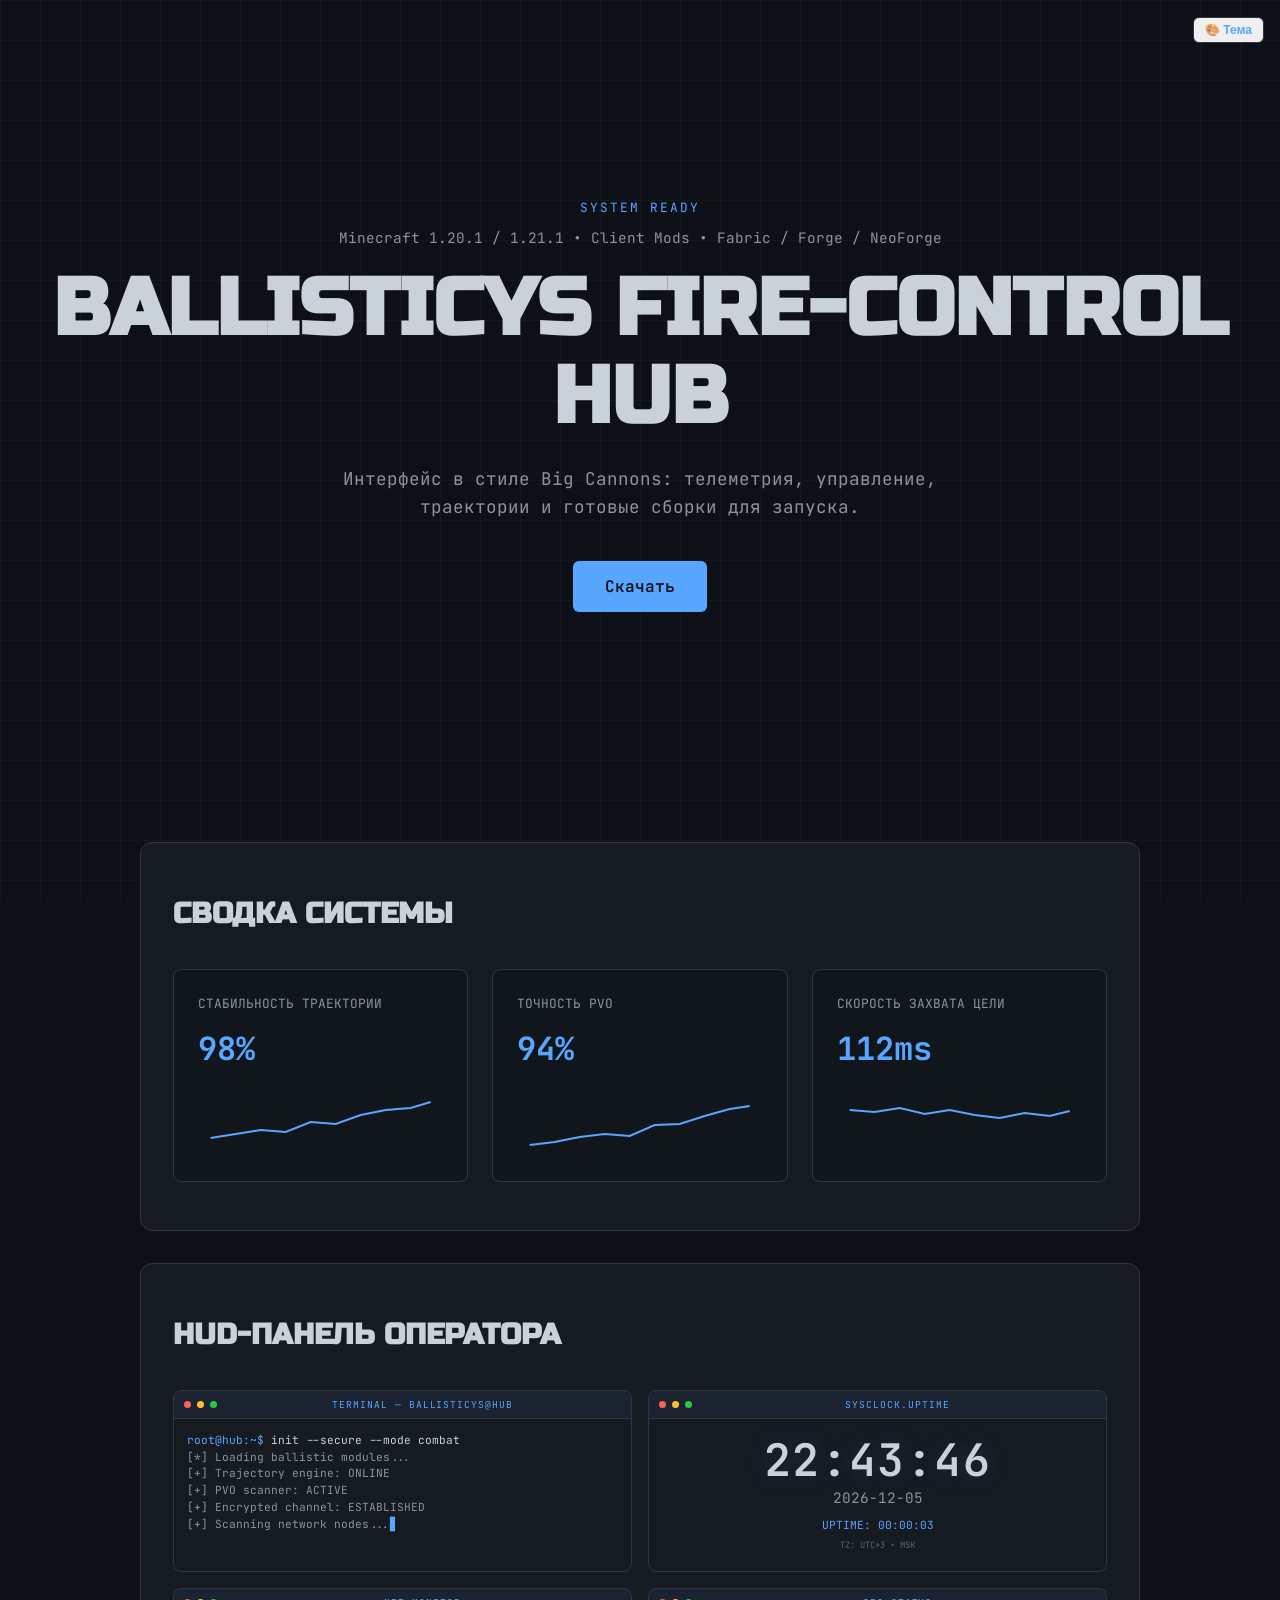
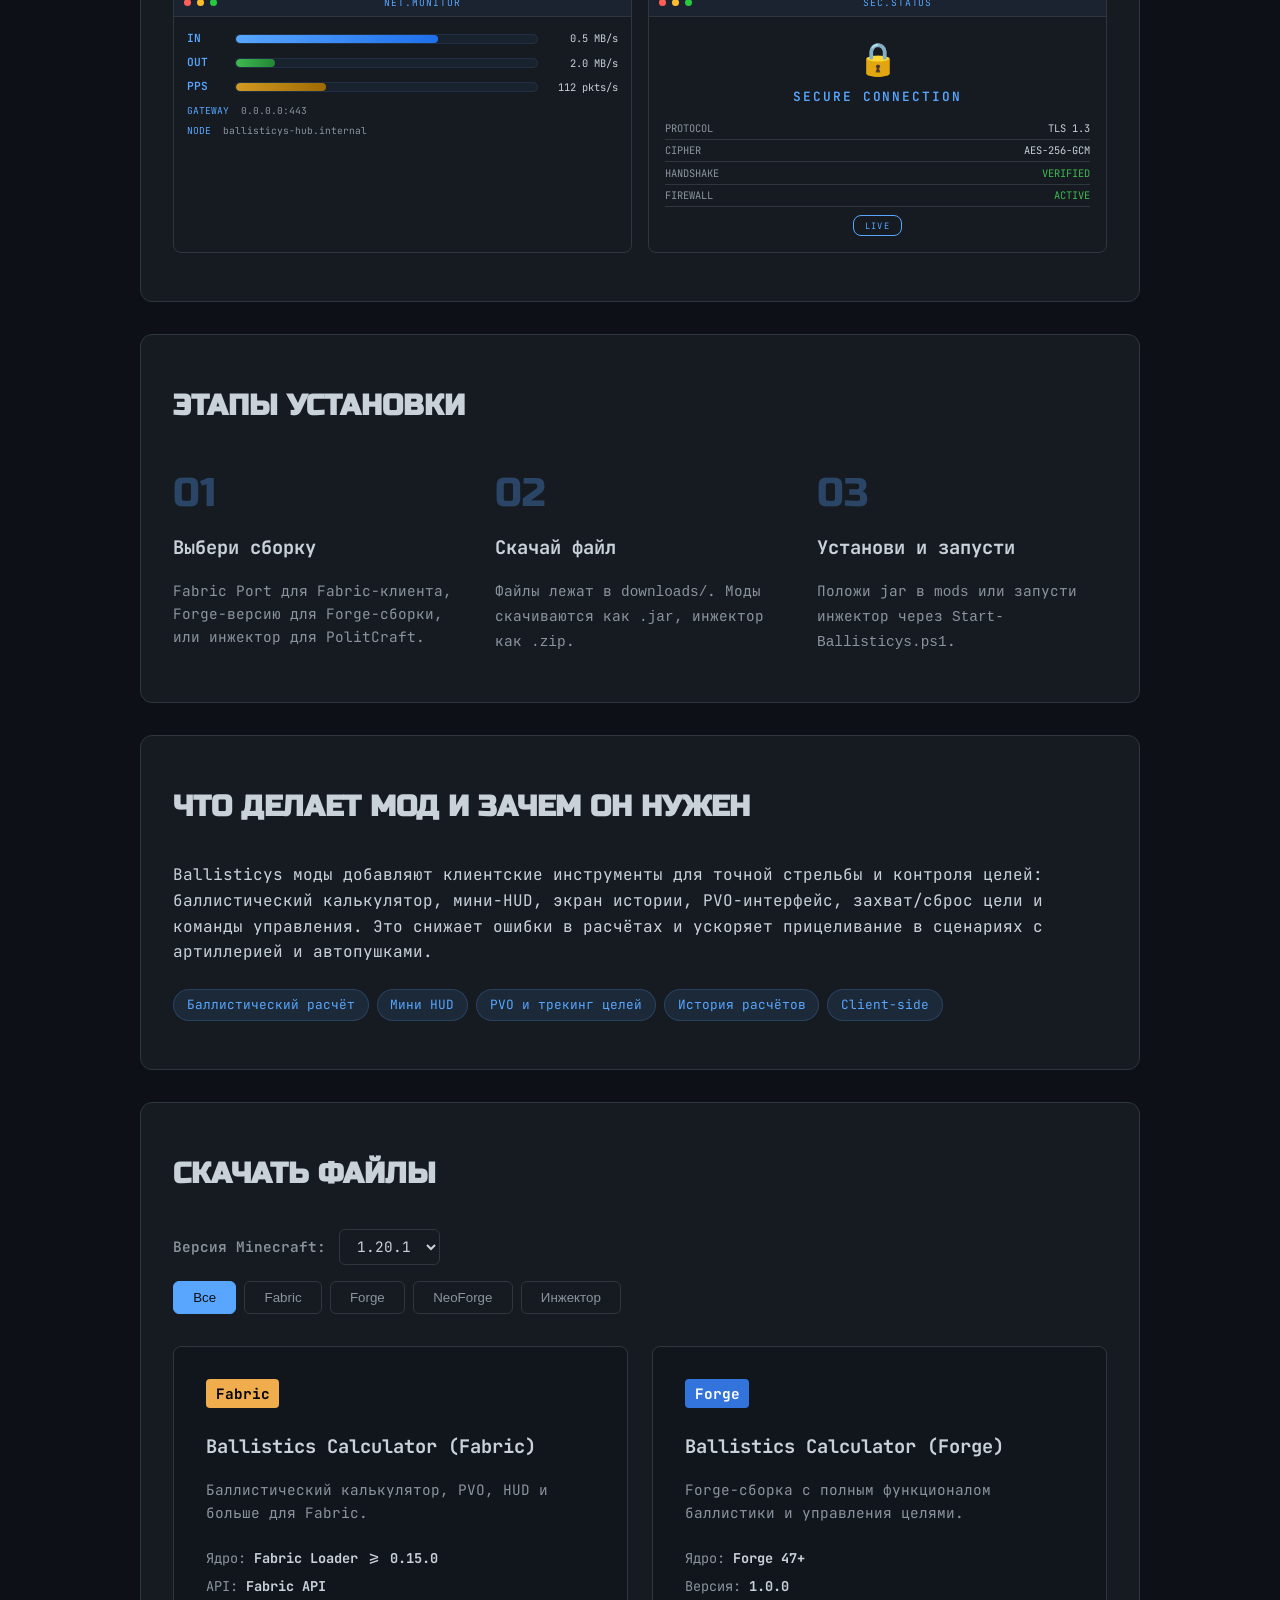
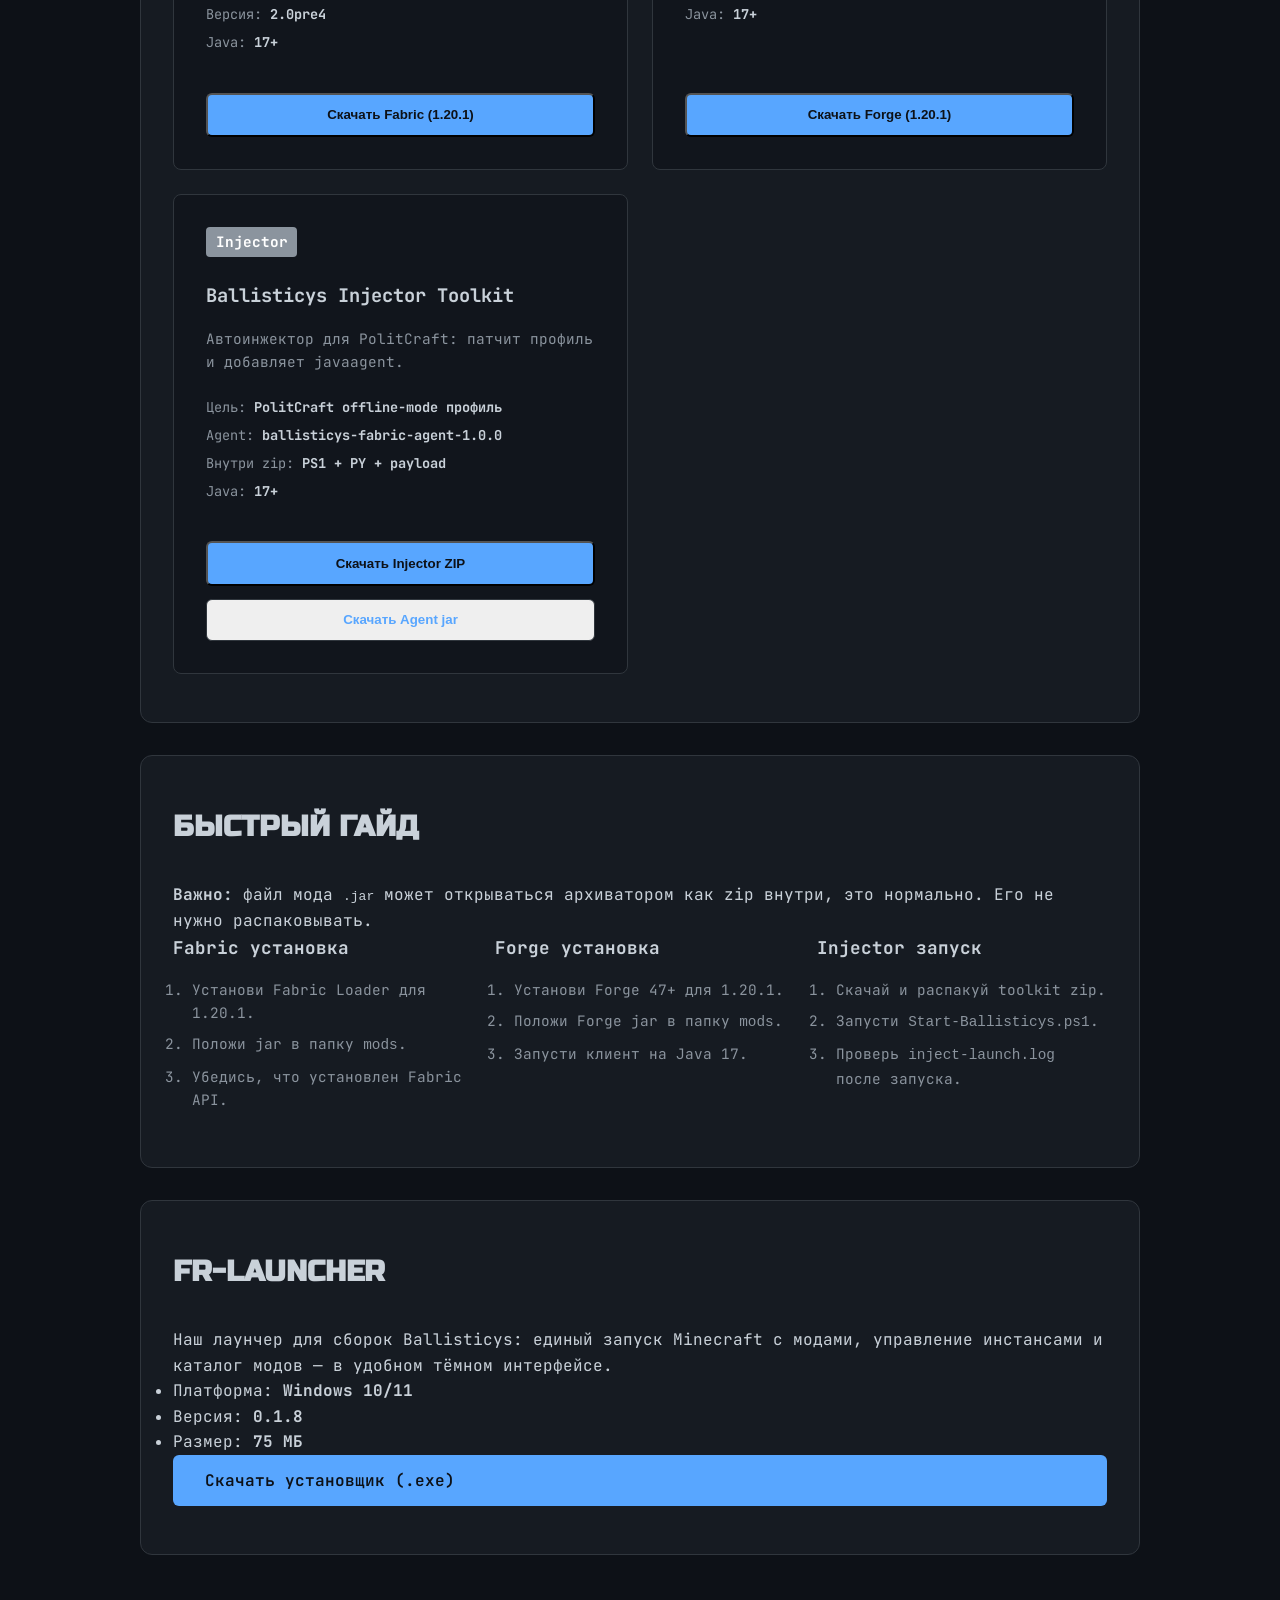
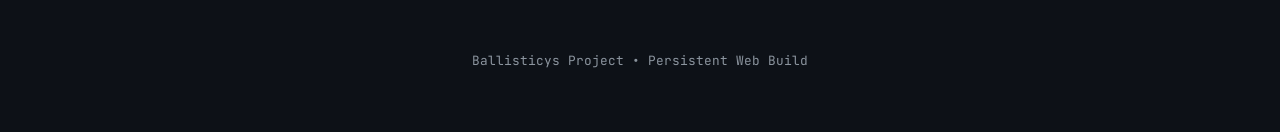
==== index.html @ 2df88500 "версия 0.1.8" ====
﻿<!doctype html>
<html lang="ru">
<head>
  <meta charset="UTF-8" />
  <meta name="viewport" content="width=device-width, initial-scale=1.0" />
  <title>Ballisticys Mods</title>
  <link rel="preconnect" href="https://fonts.googleapis.com">
  <link rel="preconnect" href="https://fonts.gstatic.com" crossorigin>
  <link href="https://fonts.googleapis.com/css2?family=Russo+One&family=JetBrains+Mono:wght@400;600&display=swap" rel="stylesheet">
  <link rel="stylesheet" href="style.css" />
</head>
<body>
  <div class="background-grid"></div>
  <div class="account-dock">
    <div class="theme-selector hidden" id="theme-selector">
      <button id="theme-toggle-btn" class="btn ghost" type="button">🎨 Тема</button>
      <div id="theme-dropdown" class="theme-dropdown hidden">
        <button class="theme-opt" data-theme="" type="button">Обычная</button>
        <button class="theme-opt" data-theme="hacker" type="button">Hacker</button>
        <button class="theme-opt" data-theme="ios" type="button">iOS</button>
        <button class="theme-opt" data-theme="mountain" type="button">Горная</button>
      </div>
    </div>
  </div>

  <header class="hero">
    <div class="hero-copy">
      <p class="top-note">system ready</p>
      <p class="eyebrow">Minecraft 1.20.1 / 1.21.1 • Client Mods • Fabric / Forge / NeoForge</p>
      <h1>Ballisticys Fire-Control Hub</h1>
      <p class="hero-sub">Интерфейс в стиле Big Cannons: телеметрия, управление, траектории и готовые сборки для запуска.</p>
      <div class="hero-actions">
        <a class="btn primary" href="#downloads">Скачать</a>
      </div>
    </div>
  </header>

  <main>
    <section class="panel reveal telemetry" id="telemetry">
      <h2>Сводка системы</h2>
      <div class="telemetry-grid">
        <article class="telemetry-card">
          <p class="metric-title">Стабильность траектории</p>
          <p class="metric-value" data-count="98">0%</p>
          <svg viewBox="0 0 220 60" class="sparkline" aria-hidden="true">
            <polyline points="0,48 25,44 50,40 75,42 100,32 125,34 150,25 175,20 200,18 220,12"></polyline>
          </svg>
        </article>
        <article class="telemetry-card">
          <p class="metric-title">Точность PVO</p>
          <p class="metric-value" data-count="94">0%</p>
          <svg viewBox="0 0 220 60" class="sparkline" aria-hidden="true">
            <polyline points="0,55 25,52 50,47 75,44 100,46 125,35 150,34 175,26 200,19 220,16"></polyline>
          </svg>
        </article>
        <article class="telemetry-card">
          <p class="metric-title">Скорость захвата цели</p>
          <p class="metric-value" data-count="112">0ms</p>
          <svg viewBox="0 0 220 60" class="sparkline" aria-hidden="true">
            <polyline points="0,20 25,22 50,18 75,24 100,20 125,25 150,28 175,23 200,26 220,21"></polyline>
          </svg>
        </article>
      </div>
    </section>

    <section class="panel reveal vip-dashboard" id="vip-dashboard">
      <h2>HUD-панель оператора</h2>
      <div class="dash-grid">
        <div class="dash-widget dash-terminal">
          <div class="dash-widget-head">
            <span class="dash-dot red"></span>
            <span class="dash-dot yellow"></span>
            <span class="dash-dot green"></span>
            <span class="dash-title">terminal — ballisticys@hub</span>
          </div>
          <div class="dash-widget-body" id="terminal-body">
            <div class="term-line"><span class="term-prompt">root@hub:~$</span> <span class="term-cmd">init --secure --mode combat</span></div>
            <div class="term-line"><span class="term-output">[*] Loading ballistic modules...</span></div>
            <div class="term-line"><span class="term-output">[+] Trajectory engine: ONLINE</span></div>
            <div class="term-line"><span class="term-output">[+] PVO scanner: ACTIVE</span></div>
            <div class="term-line"><span class="term-output">[+] Encrypted channel: ESTABLISHED</span></div>
            <div class="term-line"><span class="term-output" id="term-tail"></span></div>
          </div>
        </div>
        <div class="dash-widget dash-clock">
          <div class="dash-widget-head">
            <span class="dash-dot red"></span>
            <span class="dash-dot yellow"></span>
            <span class="dash-dot green"></span>
            <span class="dash-title">sysclock.uptime</span>
          </div>
          <div class="dash-widget-body clock-body">
            <div class="clock-time" id="clock-time">00:00:00</div>
            <div class="clock-date" id="clock-date">0000-00-00</div>
            <div class="clock-uptime">UPTIME: <span id="clock-uptime">00:00:00</span></div>
            <div class="clock-tz">TZ: UTC+3 • MSK</div>
          </div>
        </div>
        <div class="dash-widget dash-net">
          <div class="dash-widget-head">
            <span class="dash-dot red"></span>
            <span class="dash-dot yellow"></span>
            <span class="dash-dot green"></span>
            <span class="dash-title">net.monitor</span>
          </div>
          <div class="dash-widget-body net-body">
            <div class="net-row"><span class="net-label">IN</span><span class="net-bar-wrap"><span class="net-bar net-in" id="net-in" style="width:45%"></span></span><span class="net-val" id="net-in-val">2.4 MB/s</span></div>
            <div class="net-row"><span class="net-label">OUT</span><span class="net-bar-wrap"><span class="net-bar net-out" id="net-out" style="width:28%"></span></span><span class="net-val" id="net-out-val">1.1 MB/s</span></div>
            <div class="net-row"><span class="net-label">PPS</span><span class="net-bar-wrap"><span class="net-bar net-pps" id="net-pps" style="width:62%"></span></span><span class="net-val" id="net-pps-val">342 pkts/s</span></div>
            <div class="net-detail"><span class="net-detail-label">GATEWAY</span> 0.0.0.0:443</div>
            <div class="net-detail"><span class="net-detail-label">NODE</span> ballisticys-hub.internal</div>
          </div>
        </div>
        <div class="dash-widget dash-sec">
          <div class="dash-widget-head">
            <span class="dash-dot red"></span>
            <span class="dash-dot yellow"></span>
            <span class="dash-dot green"></span>
            <span class="dash-title">sec.status</span>
          </div>
          <div class="dash-widget-body sec-body">
            <div class="sec-lock">🔒</div>
            <div class="sec-status">SECURE CONNECTION</div>
            <div class="sec-detail-row"><span class="sec-detail-label">PROTOCOL</span><span class="sec-detail-val">TLS 1.3</span></div>
            <div class="sec-detail-row"><span class="sec-detail-label">CIPHER</span><span class="sec-detail-val">AES-256-GCM</span></div>
            <div class="sec-detail-row"><span class="sec-detail-label">HANDSHAKE</span><span class="sec-detail-val sec-ok">VERIFIED</span></div>
            <div class="sec-detail-row"><span class="sec-detail-label">FIREWALL</span><span class="sec-detail-val sec-ok">ACTIVE</span></div>
            <div class="sec-badge pulse">LIVE</div>
          </div>
        </div>
      </div>
    </section>

    <section class="panel reveal" id="stages">
      <h2>Этапы установки</h2>
      <div class="stage-grid">
        <article class="stage-card">
          <span class="num">01</span>
          <h3>Выбери сборку</h3>
          <p>Fabric Port для Fabric-клиента, Forge-версию для Forge-сборки, или инжектор для PolitCraft.</p>
        </article>
        <article class="stage-card">
          <span class="num">02</span>
          <h3>Скачай файл</h3>
          <p>Файлы лежат в <code>downloads/</code>. Моды скачиваются как <code>.jar</code>, инжектор как <code>.zip</code>.</p>
        </article>
        <article class="stage-card">
          <span class="num">03</span>
          <h3>Установи и запусти</h3>
          <p>Положи jar в <code>mods</code> или запусти инжектор через <code>Start-Ballisticys.ps1</code>.</p>
        </article>
      </div>
    </section>

    <section class="panel reveal" id="about">
      <h2>Что делает мод и зачем он нужен</h2>
      <p>
        Ballisticys моды добавляют клиентские инструменты для точной стрельбы и контроля целей: баллистический калькулятор,
        мини-HUD, экран истории, PVO-интерфейс, захват/сброс цели и команды управления. Это снижает ошибки в расчётах и
        ускоряет прицеливание в сценариях с артиллерией и автопушками.
      </p>
      <div class="chips">
        <span>Баллистический расчёт</span>
        <span>Мини HUD</span>
        <span>PVO и трекинг целей</span>
        <span>История расчётов</span>
        <span>Client-side</span>
      </div>
    </section>

    <section class="panel reveal" id="downloads">
      <h2>Скачать файлы</h2>
      <div class="mc-global-row">
        <label>Версия Minecraft:</label>
        <select class="mc-global-select" onchange="changeGlobalMc(this)">
          <option value="1.21.1">1.21.1</option>
          <option value="1.20.1" selected>1.20.1</option>
        </select>
      </div>

      <div class="filter-row">
        <button class="filter active" data-filter="all">Все</button>
        <button class="filter" data-filter="fabric">Fabric</button>
        <button class="filter" data-filter="forge">Forge</button>
        <button class="filter" data-filter="neoforge">NeoForge</button>
        <button class="filter" data-filter="injector">Инжектор</button>
      </div>

      <div class="mod-grid">

        <!-- Fabric -->
        <article class="mod-card" data-core="fabric">
          <p class="tag fabric">Fabric</p>
          <h3>Ballistics Calculator (Fabric)</h3>
          <p>Баллистический калькулятор, PVO, HUD и больше для Fabric.</p>
          <ul class="mc-data" data-mc="1.20.1">
            <li>Ядро: <strong>Fabric Loader >= 0.15.0</strong></li>
            <li>API: <strong>Fabric API</strong></li>
            <li>Версия: <strong>2.0pre4</strong></li>
            <li>Java: <strong>17+</strong></li>
          </ul>
          <ul class="mc-data" data-mc="1.21.1">
            <li>Ядро: <strong>Fabric Loader >= 0.16.0</strong></li>
            <li>API: <strong>Fabric API</strong></li>
            <li>Версия: <strong>2.0.0</strong></li>
            <li>Java: <strong>21+</strong></li>
          </ul>
          <div class="card-actions">
            <button class="btn primary mc-dl" data-mod="Ballistics Calculator (Fabric)" data-mc="1.20.1">Скачать Fabric (1.20.1)</button>
            <button class="btn primary mc-dl" data-mod="Ballistics Calculator (Fabric)" data-mc="1.21.1">Скачать Fabric (1.21.1)</button>
          </div>
        </article>

        <!-- Forge -->
        <article class="mod-card" data-core="forge">
          <p class="tag forge">Forge</p>
          <h3>Ballistics Calculator (Forge)</h3>
          <p>Forge-сборка с полным функционалом баллистики и управления целями.</p>
          <ul class="mc-data" data-mc="1.20.1">
            <li>Ядро: <strong>Forge 47+</strong></li>
            <li>Версия: <strong>1.0.0</strong></li>
            <li>Java: <strong>17+</strong></li>
          </ul>
          <ul class="mc-data" data-mc="1.21.1">
            <li>Ядро: <strong>Forge 52+</strong></li>
            <li>Версия: <strong>2.0.0</strong></li>
            <li>Java: <strong>21+</strong></li>
          </ul>
          <div class="card-actions">
            <button class="btn primary mc-dl" data-mod="Ballistics Calculator (Forge)" data-mc="1.20.1">Скачать Forge (1.20.1)</button>
            <button class="btn primary mc-dl" data-mod="Ballistics Calculator (Forge)" data-mc="1.21.1">Скачать Forge (1.21.1)</button>
          </div>
        </article>

        <!-- NeoForge -->
        <article class="mod-card" data-core="neoforge">
          <p class="tag neoforge">NeoForge</p>
          <h3>Ballistics Calculator (NeoForge)</h3>
          <p>Современная NeoForge-сборка для новейших версий Minecraft.</p>
          <ul class="mc-data" data-mc="1.21.1">
            <li>Ядро: <strong>NeoForge 21.1+</strong></li>
            <li>Версия: <strong>2.0.0-1.21.1</strong></li>
            <li>Java: <strong>21+</strong></li>
          </ul>
          <div class="card-actions">
            <button class="btn primary mc-dl" data-mod="Ballistics Calculator (NeoForge)" data-mc="1.21.1">Скачать NeoForge (1.21.1)</button>
          </div>
        </article>

        <!-- Injector -->
        <article class="mod-card" data-core="injector">
          <p class="tag injector">Injector</p>
          <h3>Ballisticys Injector Toolkit</h3>
          <p>Автоинжектор для PolitCraft: патчит профиль и добавляет javaagent.</p>
          <ul>
            <li>Цель: <strong>PolitCraft offline-mode профиль</strong></li>
            <li>Agent: <strong>ballisticys-fabric-agent-1.0.0</strong></li>
            <li>Внутри zip: <strong>PS1 + PY + payload</strong></li>
            <li>Java: <strong>17+</strong></li>
          </ul>
          <div class="card-actions">
            <button class="btn primary mc-dl" data-mod="Ballisticys Injector Toolkit" data-mc="any" data-file="ballisticys-injector-toolkit.zip">Скачать Injector ZIP</button>
            <button class="btn ghost mc-dl" data-mod="Ballisticys Injector Toolkit" data-mc="any" data-file="ballisticys-fabric-agent-1.0.0.jar">Скачать Agent jar</button>
          </div>
        </article>

      </div>
    </section>

    <section class="panel reveal" id="guide">
      <h2>Быстрый гайд</h2>
      <p><strong>Важно:</strong> файл мода <code>.jar</code> может открываться архиватором как zip внутри, это нормально. Его не нужно распаковывать.</p>
      <div class="guide-grid">
        <article>
          <h3>Fabric установка</h3>
          <ol>
            <li>Установи Fabric Loader для 1.20.1.</li>
            <li>Положи jar в папку <code>mods</code>.</li>
            <li>Убедись, что установлен Fabric API.</li>
          </ol>
        </article>
        <article>
          <h3>Forge установка</h3>
          <ol>
            <li>Установи Forge 47+ для 1.20.1.</li>
            <li>Положи Forge jar в папку <code>mods</code>.</li>
            <li>Запусти клиент на Java 17.</li>
          </ol>
        </article>
        <article>
          <h3>Injector запуск</h3>
          <ol>
            <li>Скачай и распакуй toolkit zip.</li>
            <li>Запусти <code>Start-Ballisticys.ps1</code>.</li>
            <li>Проверь <code>inject-launch.log</code> после запуска.</li>
          </ol>
        </article>
      </div>
    </section>

  </main>

  <section class="panel reveal" id="launcher">
      <h2>FR-Launcher</h2>
      <p>
        Наш лаунчер для сборок Ballisticys: единый запуск Minecraft с модами,
        управление инстансами и каталог модов — в удобном тёмном интерфейсе.
      </p>
      <ul>
        <li>Платформа: <strong>Windows 10/11</strong></li>
        <li>Версия: <strong>0.1.8</strong></li>
        <li>Размер: <strong>75 МБ</strong></li>
      </ul>
      <div class="card-actions">
        <a class="btn primary" href="https://github.com/darnevmaksim-hue/ballisticys-site/releases/latest/download/FR-Launcher-Setup-0.1.8.exe" download>Скачать установщик (.exe)</a>
      </div>
    </section>

  </main>

  <footer class="footer reveal">
    <p>Ballisticys Project • Persistent Web Build</p>
  </footer>

  <script src="script.js?v=16"></script>
</body>
</html>
---- style.css ----
:root {
  --bg-color: #0d1117;
  --panel-bg: #161b22;
  --panel-border: #30363d;
  --accent-color: #58a6ff;
  --text-main: #c9d1d9;
  --text-dim: #8b949e;
  --font-main: 'JetBrains Mono', monospace;
  --font-header: 'Russo One', sans-serif;
  --neon: #00ff41; --cyan: #0ff; --pink: #f0f;
  --vip-text: #b0ffb0;
}

* {
  box-sizing: border-box;
  margin: 0;
  padding: 0;
}

body {
  background-color: var(--bg-color);
  color: var(--text-main);
  font-family: var(--font-main);
  line-height: 1.6;
  overflow-x: hidden;
}

.background-grid {
  position: fixed;
  top: 0;
  left: 0;
  width: 100%;
  height: 100%;
  background-image: 
    linear-gradient(rgba(48, 54, 61, 0.2) 1px, transparent 1px),
    linear-gradient(90deg, rgba(48, 54, 61, 0.2) 1px, transparent 1px);
  background-size: 40px 40px;
  z-index: -1;
}

.hero {
  height: 90vh;
  display: flex;
  align-items: center;
  justify-content: center;
  text-align: center;
  padding: 2rem;
}

.hero-copy .top-note {
  color: var(--accent-color);
  font-size: 0.8rem;
  letter-spacing: 2px;
  text-transform: uppercase;
  margin-bottom: 0.5rem;
}

.hero-copy .eyebrow {
  color: var(--text-dim);
  font-size: 0.9rem;
  margin-bottom: 1rem;
}

.hero-copy h1 {
  font-family: var(--font-header);
  font-size: clamp(2.5rem, 8vw, 5rem);
  line-height: 1.1;
  margin-bottom: 1.5rem;
  text-transform: uppercase;
}

.hero-sub {
  color: var(--text-dim);
  font-size: 1.1rem;
  max-width: 600px;
  margin: 0 auto 2.5rem;
}

.account-dock {
  position: fixed;
  top: 1rem;
  right: 1rem;
  z-index: 40;
  display: flex;
  align-items: center;
  gap: 0.6rem;
}

.profile-root {
  position: relative;
}

.profile-trigger {
  width: 42px;
  height: 42px;
  border-radius: 999px;
  border: 1px solid var(--panel-border);
  background: linear-gradient(135deg, #1f6feb, #58a6ff);
  color: #fff;
  font-weight: 700;
  font-family: var(--font-main);
  cursor: pointer;
}

.profile-menu {
  position: absolute;
  top: calc(100% + 8px);
  right: 0;
  width: 260px;
  padding: 0.8rem;
  border: 1px solid var(--panel-border);
  border-radius: 10px;
  background: var(--panel-bg);
  box-shadow: 0 20px 30px rgba(0, 0, 0, 0.35);
}

.profile-email {
  font-size: 0.85rem;
  color: var(--text-main);
  margin-bottom: 0.6rem;
  word-break: break-all;
}

.theme-selector {
  position: relative; margin-left: 0.5rem;
}
.theme-selector #theme-toggle-btn {
  font-size: 0.75rem; padding: 0.3rem 0.7rem;
}
.theme-dropdown {
  position: absolute; top: calc(100% + 4px); right: 0;
  background: var(--panel-bg); border: 1px solid var(--panel-border);
  border-radius: 8px; padding: 0.3rem; min-width: 130px;
  z-index: 50;
}
.theme-dropdown .theme-opt {
  display: block; width: 100%; padding: 0.4rem 0.7rem; font-size: 0.75rem;
  border-radius: 5px; border: 1px solid transparent;
  color: var(--text-dim); background: transparent; cursor: pointer;
  font-family: var(--font-main); text-align: left; transition: all 0.15s;
}
.theme-dropdown .theme-opt:hover {
  background: rgba(88,166,255,0.08); color: var(--text-main);
}
body:not([class*="theme-"]) .theme-dropdown .theme-opt[data-theme=""] {
  border-color: var(--accent-color); color: var(--text-main);
  background: rgba(88,166,255,0.08);
}

.profile-menu-btn,
.profile-menu-link {
  width: 100%;
  text-align: left;
  padding: 0.55rem 0.7rem;
  border-radius: 7px;
  border: 1px solid var(--panel-border);
  background: transparent;
  color: var(--text-main);
  font-family: var(--font-main);
  font-size: 0.84rem;
  text-decoration: none;
  display: block;
  cursor: pointer;
  margin-bottom: 0.45rem;
}

.profile-menu-btn:last-child,
.profile-menu-link:last-child {
  margin-bottom: 0;
}

.profile-menu-btn:hover,
.profile-menu-link:hover {
  border-color: var(--accent-color);
  background: rgba(88, 166, 255, 0.08);
}

.profile-menu-btn.danger {
  color: #ff7b72;
}

.btn {
  display: inline-block;
  padding: 0.8rem 2rem;
  border-radius: 6px;
  text-decoration: none;
  font-weight: 600;
  transition: all 0.2s;
  cursor: pointer;
}

.btn.primary {
  background-color: var(--accent-color);
  color: #0d1117;
}

.btn.primary:hover {
  background-color: #79c0ff;
  transform: translateY(-2px);
}

.btn.ghost {
  border: 1px solid var(--panel-border);
  color: var(--accent-color);
}

.btn.ghost:hover {
  background-color: rgba(48, 54, 61, 0.3);
}

.panel {
  background-color: var(--panel-bg);
  border: 1px solid var(--panel-border);
  border-radius: 12px;
  padding: 3rem 2rem;
  margin: 2rem auto;
  max-width: 1000px;
}

.panel h2 {
  font-family: var(--font-header);
  font-size: 1.8rem;
  margin-bottom: 2rem;
  text-transform: uppercase;
}

.telemetry-grid {
  display: grid;
  grid-template-columns: repeat(auto-fit, minmax(250px, 1fr));
  gap: 1.5rem;
}

.telemetry-card {
  background-color: rgba(13, 17, 23, 0.5);
  border: 1px solid var(--panel-border);
  padding: 1.5rem;
  border-radius: 8px;
}

.metric-title {
  color: var(--text-dim);
  font-size: 0.8rem;
  margin-bottom: 0.5rem;
  text-transform: uppercase;
}

.metric-value {
  font-size: 2rem;
  font-weight: 700;
  color: var(--accent-color);
}

.sparkline {
  width: 100%;
  height: 60px;
  stroke: var(--accent-color);
  stroke-width: 2;
  fill: none;
  margin-top: 1rem;
}

.stage-grid {
  display: grid;
  grid-template-columns: repeat(auto-fit, minmax(250px, 1fr));
  gap: 2rem;
}

.stage-card .num {
  color: var(--accent-color);
  font-family: var(--font-header);
  font-size: 2.5rem;
  opacity: 0.3;
  display: block;
  margin-bottom: 0.5rem;
}

.stage-card h3 {
  margin-bottom: 1rem;
}

.stage-card p {
  color: var(--text-dim);
  font-size: 0.9rem;
}

.chips {
  display: flex;
  flex-wrap: wrap;
  gap: 0.5rem;
  margin-top: 1.5rem;
}

.chips span {
  background-color: rgba(88, 166, 255, 0.1);
  border: 1px solid rgba(88, 166, 255, 0.2);
  color: var(--accent-color);
  padding: 0.3rem 0.8rem;
  border-radius: 20px;
  font-size: 0.8rem;
}

.filter-row {
  margin-bottom: 2rem;
  display: flex;
  gap: 0.5rem;
  flex-wrap: wrap;
}

.filter {
  background: transparent;
  border: 1px solid var(--panel-border);
  color: var(--text-dim);
  padding: 0.5rem 1.2rem;
  cursor: pointer;
  border-radius: 6px;
  transition: all 0.2s;
}

.filter.active {
  background-color: var(--accent-color);
  border-color: var(--accent-color);
  color: #0d1117;
}

.mod-grid {
  display: grid;
  grid-template-columns: repeat(auto-fit, minmax(300px, 1fr));
  gap: 1.5rem;
}

.mod-card {
  background-color: rgba(13, 17, 23, 0.5);
  border: 1px solid var(--panel-border);
  padding: 2rem;
  border-radius: 8px;
  display: flex;
  flex-direction: column;
}

.tag {
  font-size: 0.7rem;
  font-weight: 700;
  padding: 0.2rem 0.6rem;
  border-radius: 4px;
  margin-bottom: 1rem;
  display: inline-block;
  width: fit-content;
}

.tag.fabric { background-color: #f0ad4e; color: #000; }
.tag.neoforge { background-color: #8257e5; color: #fff; }
.tag.forge { background-color: #3273dc; color: #fff; }
.tag.injector { background-color: #8b949e; color: #fff; }

.mod-card h3 { margin-bottom: 1rem; }
.mod-card p { color: var(--text-dim); font-size: 0.9rem; margin-bottom: 1.5rem; }
.mod-card ul { list-style: none; margin-bottom: 2rem; font-size: 0.85rem; }
.mod-card li { margin-bottom: 0.4rem; color: var(--text-dim); }
.mod-card li strong { color: var(--text-main); }

.card-actions { margin-top: auto; display: flex; flex-direction: column; gap: 0.8rem; }
.mc-global-row { display: flex; align-items: center; gap: 0.8rem; margin-bottom: 1rem; font-size: 0.9rem; }
.mc-global-row label { color: var(--text-dim); white-space: nowrap; font-weight: 600; }
.mc-global-select { padding: 0.4rem 0.8rem; background: var(--panel-bg); border: 1px solid var(--panel-border); border-radius: 6px; color: var(--text-main); font-family: var(--font-main); cursor: pointer; font-size: 0.9rem; }
.vip-mc-row { display: flex; align-items: center; gap: 0.5rem; margin: 0.8rem 0; font-size: 0.85rem; }
.vip-mc-row label { color: var(--text-dim); white-space: nowrap; }

.guide-grid {
  display: grid;
  grid-template-columns: repeat(auto-fit, minmax(250px, 1fr));
  gap: 2rem;
}

.guide-grid article h3 { margin-bottom: 1rem; font-size: 1.1rem; }
.guide-grid article ol { padding-left: 1.2rem; font-size: 0.9rem; color: var(--text-dim); }
.guide-grid article ol li { margin-bottom: 0.5rem; }

.footer { text-align: center; padding: 4rem 2rem; color: var(--text-dim); font-size: 0.8rem; }

.admin-warning {
  color: var(--text-dim);
  margin-bottom: 1.2rem;
}

.auth-error {
  margin-top: 0.8rem;
  color: #ff7b72;
  font-size: 0.9rem;
}

.auth-status {
  margin-top: 0.8rem;
  color: var(--text-dim);
  font-size: 0.9rem;
}

.auth-chip {
  display: inline-flex;
  align-items: center;
  padding: 0.5rem 0.8rem;
  border-radius: 999px;
  border: 1px solid var(--panel-border);
  color: var(--text-main);
  font-size: 0.85rem;
}

.auth-setup {
  margin-top: 0.8rem;
  border: 1px dashed var(--panel-border);
  border-radius: 10px;
  padding: 0.9rem;
}

.modal {
  position: fixed;
  inset: 0;
  z-index: 50;
  display: flex;
  align-items: center;
  justify-content: center;
  padding: 1rem;
}

.modal-backdrop {
  position: absolute;
  inset: 0;
  background: rgba(3, 6, 10, 0.75);
  backdrop-filter: blur(4px);
}

.modal-card {
  position: relative;
  width: min(560px, 100%);
  background: var(--panel-bg);
  border: 1px solid var(--panel-border);
  border-radius: 14px;
  padding: 2rem;
  z-index: 1;
}

.modal-card h2 {
  font-family: var(--font-header);
  font-size: 1.7rem;
  margin-bottom: 1rem;
}

.modal-close {
  position: absolute;
  top: 0.7rem;
  right: 0.9rem;
  border: 1px solid var(--panel-border);
  background: transparent;
  color: var(--text-dim);
  width: 32px;
  height: 32px;
  border-radius: 999px;
  cursor: pointer;
}

.modal-close:hover {
  color: var(--text-main);
  border-color: var(--accent-color);
}

body.modal-open {
  overflow: hidden;
}

.stat-row {
  display: grid;
  grid-template-columns: repeat(auto-fit, minmax(200px, 1fr));
  gap: 1rem;
  margin-bottom: 1.5rem;
}

.stat-card {
  background-color: rgba(13, 17, 23, 0.5);
  border: 1px solid var(--panel-border);
  border-radius: 10px;
  padding: 1.2rem;
}

.stat-card h3 {
  color: var(--text-dim);
  font-size: 0.8rem;
  margin-bottom: 0.5rem;
  text-transform: uppercase;
}

.stat-card p {
  font-family: var(--font-header);
  color: var(--accent-color);
  font-size: 1.6rem;
}

.meta-row {
  color: var(--text-dim);
  font-size: 0.85rem;
}

.table-wrap {
  margin-top: 1rem;
  overflow-x: auto;
  border: 1px solid var(--panel-border);
  border-radius: 10px;
}

.assets-table {
  width: 100%;
  min-width: 900px;
  border-collapse: collapse;
  font-size: 0.85rem;
}

.assets-table th,
.assets-table td {
  padding: 0.7rem;
  text-align: left;
  border-bottom: 1px solid var(--panel-border);
  vertical-align: top;
}

.assets-table th {
  color: var(--text-dim);
  text-transform: uppercase;
  font-size: 0.75rem;
  letter-spacing: 0.04em;
  background-color: rgba(13, 17, 23, 0.7);
}

.assets-table tr:last-child td {
  border-bottom: none;
}

.pill {
  display: inline-block;
  padding: 0.2rem 0.55rem;
  border-radius: 999px;
  border: 1px solid var(--panel-border);
  font-size: 0.7rem;
  text-transform: uppercase;
}

.pill.fabric { color: #f0ad4e; border-color: rgba(240, 173, 78, 0.45); }
.pill.forge { color: #79c0ff; border-color: rgba(121, 192, 255, 0.45); }
.pill.injector { color: #8b949e; border-color: rgba(139, 148, 158, 0.55); }
.pill.agent { color: #7eecc4; border-color: rgba(126, 236, 196, 0.55); }
.pill.other { color: var(--text-dim); }

.empty-row {
  color: var(--text-dim);
  text-align: center;
}

.reveal {
  opacity: 0;
  transform: translateY(20px);
  transition: all 0.6s ease-out;
}

.reveal.show {
  opacity: 1;
  transform: translateY(0);
}

.hidden { display: none; }

/* === AUTH MODALS === */
.auth-choice-card {
  max-width: 400px;
  text-align: center;
}

.auth-choice-title {
  margin-bottom: 1.5rem;
  color: var(--text-dim);
}

.auth-choice-buttons {
  display: flex;
  flex-direction: column;
  gap: 1rem;
  margin-bottom: 1.5rem;
}

.auth-choice-buttons .btn.large {
  padding: 1rem 2rem;
  font-size: 1.1rem;
}

.auth-box {
  display: flex;
  flex-direction: column;
  gap: 0.8rem;
  margin-bottom: 1.5rem;
}

.auth-input {
  width: 100%;
  padding: 0.9rem 1rem;
  background: var(--panel-bg);
  border: 1px solid var(--panel-border);
  border-radius: 6px;
  color: var(--text-main);
  font-family: var(--font-main);
  font-size: 1rem;
}

.auth-input:focus {
  outline: none;
  border-color: var(--accent-color);
  box-shadow: 0 0 0 2px rgba(88, 166, 255, 0.2);
}

.auth-mode-toggle {
  display: flex;
  gap: 0.5rem;
  margin-bottom: 1rem;
  justify-content: center;
}

.auth-mode-btn {
  padding: 0.5rem 1.5rem;
  background: transparent;
  border: 1px solid var(--panel-border);
  border-radius: 4px;
  color: var(--text-dim);
  cursor: pointer;
  transition: all 0.2s;
}

.auth-mode-btn.active {
  background: var(--accent-color);
  color: #fff;
  border-color: var(--accent-color);
}

.auth-mode-hint {
  text-align: center;
  color: var(--text-dim);
  margin-top: 1rem;
  font-size: 0.9rem;
}

.auth-switch {
  text-align: center;
  margin-top: 1rem;
  color: var(--text-dim);
  font-size: 0.9rem;
}

.link-btn {
  background: none;
  border: none;
  color: var(--accent-color);
  cursor: pointer;
  text-decoration: underline;
  font-family: var(--font-main);
}

.note {
  font-size: 0.8rem;
  color: var(--text-dim);
  margin-top: -0.3rem;
}

.auth-status {
  text-align: center;
  margin-top: 1rem;
  font-size: 0.9rem;
}

.profile-role {
  font-size: 0.8rem;
  color: var(--text-dim);
  text-transform: uppercase;
  margin-top: 0.2rem;
}

/* === ADMIN PANEL === */
.admin-card {
  max-width: 800px;
  max-height: 80vh;
  overflow-y: auto;
}

.admin-tabs {
  display: flex;
  gap: 0.5rem;
  margin-bottom: 1.5rem;
  border-bottom: 1px solid var(--panel-border);
  padding-bottom: 0.5rem;
}

.admin-tab {
  padding: 0.5rem 1rem;
  background: transparent;
  border: none;
  color: var(--text-dim);
  cursor: pointer;
  font-family: var(--font-main);
  transition: all 0.2s;
}

.admin-tab.active {
  color: var(--accent-color);
  border-bottom: 2px solid var(--accent-color);
}

.admin-tab-content {
  margin-bottom: 1.5rem;
}

.admin-form {
  display: flex;
  gap: 1rem;
  margin-bottom: 1rem;
  align-items: center;
}

.admin-form select {
  padding: 0.6rem;
  background: var(--panel-bg);
  border: 1px solid var(--panel-border);
  border-radius: 4px;
  color: var(--text-main);
  font-family: var(--font-main);
}

.promo-result {
  margin: 1rem 0;
  padding: 1rem;
  background: var(--panel-bg);
  border-radius: 6px;
}

.promo-code-display {
  display: flex;
  align-items: center;
  gap: 1rem;
  flex-wrap: wrap;
}

.promo-code {
  padding: 0.5rem 1rem;
  background: rgba(88, 166, 255, 0.1);
  border: 1px solid var(--accent-color);
  border-radius: 4px;
  font-size: 1.2rem;
  color: var(--accent-color);
}

.promo-list, .users-list, .vip-list {
  display: flex;
  flex-direction: column;
  gap: 0.5rem;
  margin-top: 1rem;
  max-height: 300px;
  overflow-y: auto;
}

.promo-item, .user-item, .vip-item {
  display: flex;
  justify-content: space-between;
  align-items: center;
  padding: 0.8rem;
  background: var(--panel-bg);
  border-radius: 4px;
  gap: 1rem;
}

.promo-item.used {
  opacity: 0.5;
}

.promo-item code, .user-item span, .vip-item span {
  flex: 1;
}

.role-badge {
  padding: 0.2rem 0.6rem;
  border-radius: 4px;
  font-size: 0.75rem;
  text-transform: uppercase;
}

.role-badge.admin {
  background: rgba(255, 107, 107, 0.2);
  color: #ff6b6b;
}

.role-badge.vip {
  background: rgba(255, 215, 0, 0.2);
  color: #ffd700;
}

.role-badge.user {
  background: rgba(139, 148, 158, 0.2);
  color: var(--text-dim);
}

.request-area {
  margin-top: 0.5rem;
}

.request-btn {
  padding: 0.5rem 1rem;
  border-radius: 4px;
  border: 1px solid var(--accent-color);
  background: transparent;
  color: var(--accent-color);
  font-family: var(--font-main);
  font-size: 0.8rem;
  cursor: pointer;
  transition: all 0.2s;
}

.request-btn:hover {
  background: rgba(88, 166, 255, 0.15);
}

.request-btn:disabled {
  opacity: 0.6;
  cursor: not-allowed;
}

.request-status {
  font-size: 0.75rem;
  padding: 0.3rem 0.6rem;
  border-radius: 4px;
}

.request-status.pending {
  color: #ffa657;
  background: rgba(255, 166, 87, 0.1);
}

.request-status.approved {
  color: #3fb950;
  background: rgba(63, 185, 80, 0.1);
}

.request-status.denied {
  color: #ff7b72;
  background: rgba(255, 123, 114, 0.1);
}

.requests-list {
  display: flex;
  flex-direction: column;
  gap: 0.5rem;
  margin-top: 1rem;
  max-height: 400px;
  overflow-y: auto;
}

.request-item {
  display: flex;
  justify-content: space-between;
  align-items: center;
  padding: 0.8rem;
  background: var(--panel-bg);
  border-radius: 4px;
  gap: 0.8rem;
  flex-wrap: wrap;
}

.request-item .req-info {
  flex: 1;
  font-size: 0.85rem;
  line-height: 1.5;
}

.request-item .req-info strong {
  color: var(--text-main);
}

.request-item .req-actions {
  display: flex;
  gap: 0.4rem;
}

.req-btn {
  padding: 0.4rem 0.8rem;
  border-radius: 4px;
  border: none;
  cursor: pointer;
  font-family: var(--font-main);
  font-size: 0.8rem;
  transition: all 0.2s;
}

.req-btn.approve {
  background: #3fb950;
  color: #0d1117;
}

.req-btn.approve:hover {
  background: #4ade80;
}

.req-btn.deny {
  background: #ff7b72;
  color: #0d1117;
}

.req-btn.deny:hover {
  background: #ffa098;
}

@media (max-width: 768px) {
  .request-item { flex-direction: column; align-items: stretch; }
  .request-item .req-actions { justify-content: flex-end; }
}

.profile-info {
  display: flex;
  flex-direction: column;
  gap: 0.5rem;
  margin-bottom: 1.5rem;
  font-size: 0.9rem;
}

.profile-info p {
  display: flex;
  gap: 0.5rem;
  align-items: center;
}

.profile-info .role-badge {
  font-size: 0.75rem;
  padding: 0.2rem 0.6rem;
}

.divider {
  border: none;
  border-top: 1px solid var(--panel-border);
  margin: 1.5rem 0;
}

.vip-section {
  border: 1px solid rgba(255, 215, 0, 0.3);
  border-radius: 10px;
  padding: 1rem 1.2rem;
  margin-top: 0.5rem;
  background: rgba(255, 215, 0, 0.03);
}

.vip-section h3 {
  color: #ffd700;
  margin-bottom: 0.5rem;
}

.vip-section-desc {
  color: var(--text-dim);
  font-size: 0.85rem;
  margin-bottom: 1rem;
}

@media (max-width: 768px) {
  .hero { height: auto; padding: 5rem 1rem 2rem; }
  .hero-copy h1 { font-size: clamp(1.8rem, 7vw, 2.5rem); }
  .hero-sub { font-size: 0.9rem; max-width: 100%; }
  .panel { margin: 0.8rem; padding: 1.5rem 1rem; }
  .panel h2 { font-size: 1.3rem; margin-bottom: 1.2rem; }
  .admin-form { flex-direction: column; align-items: stretch; }
  .promo-code-display { flex-direction: column; align-items: stretch; }
  .mod-grid { grid-template-columns: 1fr; gap: 1rem; }
  .mod-card { padding: 1.2rem; }
  .telemetry-grid { grid-template-columns: 1fr; gap: 1rem; }
  .stage-grid { grid-template-columns: 1fr; gap: 1.2rem; }
  .chips { gap: 0.4rem; }
  .chips span { font-size: 0.7rem; padding: 0.2rem 0.6rem; }
  .filter { padding: 0.4rem 0.8rem; font-size: 0.75rem; }
  .metric-value { font-size: 1.5rem; }
  .sparkline { height: 40px; }
  .account-dock { top: 0.5rem; right: 0.5rem; }
  .profile-menu { width: 220px; right: 0; }
  .mc-global-row { flex-direction: column; align-items: stretch; }
  .mc-global-select { width: 100%; }
  .user-item { flex-direction: column; gap: 0.4rem; }
  .vip-item { flex-direction: column; gap: 0.3rem; }
  .clock-time { font-size: 2rem !important; }
  .dash-grid { grid-template-columns: 1fr !important; }
  .auth-modal-content { width: 90%; margin: 2rem auto; padding: 1.5rem; }
  .admin-tabs { overflow-x: auto; gap: 0.5rem; }
  body.theme-hacker .hero::after { display: none; }
  .stage-card .num { font-size: 1.8rem; }
  .btn { padding: 0.6rem 1.2rem; font-size: 0.85rem; }
}

#request-response-modal .modal-card {
  text-align: center;
  max-width: 400px;
}

#request-result-approved, #request-result-denied {
  animation: fadeIn 0.3s ease;
}

@keyframes blink { 0%,100% { opacity: 1; } 50% { opacity: 0; } }
@keyframes pulse { 0%,100% { box-shadow: 0 0 5px rgba(0,255,65,0.2); } 50% { box-shadow: 0 0 15px rgba(0,255,65,0.5); } }
@keyframes fadeIn {
  from { opacity: 0; transform: translateY(10px); }
  to { opacity: 1; transform: translateY(0); }
}

/* ─── THEMES ─── */

/* Hacker */
body.theme-hacker {
  --neon: #00ff41; --cyan: #0ff; --pink: #f0f;
  --vip-bg: #050805; --vip-card: rgba(0,255,65,0.04);
  --vip-border: rgba(0,255,65,0.18);
  --vip-text: #b0ffb0;
  --font-main: 'JetBrains Mono', monospace;
  background: var(--vip-bg) !important;
}
body.theme-hacker::after {
  content: ''; position: fixed; inset: 0; z-index: 9998;
  pointer-events: none;
  background: repeating-linear-gradient(0deg, transparent, transparent 2px, rgba(0,255,65,0.03) 2px, rgba(0,255,65,0.03) 4px);
}
body.theme-hacker .background-grid {
  background-image: linear-gradient(rgba(0,255,65,0.07) 1px, transparent 1px), linear-gradient(90deg, rgba(0,255,65,0.07) 1px, transparent 1px);
  background-size: 50px 50px;
  animation: gridMove 12s linear infinite;
}
@keyframes gridMove { 0% { transform: translate(0,0); } 100% { transform: translate(50px,50px); } }
@keyframes glitch {
  0%,90%,100% { transform: translate(0); }
  92% { transform: translate(-2px,1px) skewX(-1deg); }
  94% { transform: translate(2px,-1px) skewX(1deg); }
  96% { transform: translate(-1px,2px); }
  98% { transform: translate(1px,-2px) skewX(-0.5deg); }
}
body.theme-hacker .hero-copy h1 {
  color: var(--neon); font-family: var(--font-main);
  text-shadow: 0 0 7px var(--neon), 0 0 20px rgba(0,255,65,0.3), 0 0 40px rgba(0,255,65,0.1);
  animation: glitch 4s infinite;
}
body.theme-hacker .hero-copy h1::before { content: '>_ '; color: var(--cyan); text-shadow: 0 0 10px var(--cyan); font-size: 0.7em; }
body.theme-hacker .top-note { color: var(--neon) !important; }
body.theme-hacker .top-note::after { content: ' _'; animation: blink 1s step-end infinite; }
body.theme-hacker .hero-sub { border-left: 2px solid var(--neon); padding-left: 1rem; color: rgba(0,255,65,0.5) !important; }
body.theme-hacker .panel {
  background: rgba(0,8,0,0.85);
  border: 1px solid var(--vip-border);
  box-shadow: 0 0 20px rgba(0,255,65,0.05), inset 0 0 40px rgba(0,255,65,0.02);
  backdrop-filter: blur(4px);
  position: relative;
}
body.theme-hacker .panel::before {
  content: ''; position: absolute; top: -1px; left: -1px; right: -1px; height: 2px;
  background: linear-gradient(90deg, transparent, var(--neon), transparent);
  animation: barSweep 4s ease-in-out infinite;
}
@keyframes barSweep { 0%,100% { opacity: 0; } 50% { opacity: 1; } }
body.theme-hacker .panel h2 { color: var(--cyan); text-shadow: 0 0 15px rgba(0,255,255,0.3); }
body.theme-hacker .panel h2::before { content: '# '; color: var(--neon); }
body.theme-hacker .telemetry-card {
  background: rgba(0,20,0,0.5);
  border-color: rgba(0,255,65,0.1);
}
body.theme-hacker .metric-title::before { content: '> '; color: var(--neon); }
body.theme-hacker .metric-value { color: var(--neon); text-shadow: 0 0 15px rgba(0,255,65,0.4); }
body.theme-hacker .metric-value::after { content: ' Hz'; font-size: 0.4em; color: rgba(0,255,65,0.3); }
body.theme-hacker .sparkline polyline { stroke: var(--neon); filter: drop-shadow(0 0 4px rgba(0,255,65,0.4)); }
body.theme-hacker .stage-card .num { color: var(--cyan); text-shadow: 0 0 10px var(--cyan); opacity: 0.4; }
body.theme-hacker .stage-card h3 { color: var(--neon); }
body.theme-hacker .mod-card { background: rgba(0,10,0,0.5); border-color: rgba(0,255,65,0.08); }
body.theme-hacker .mod-card:hover { border-color: rgba(0,255,65,0.3); box-shadow: 0 0 25px rgba(0,255,65,0.1); }
body.theme-hacker .vip-card {
  background: rgba(0,20,0,0.4) !important;
  border: 1px solid rgba(0,255,65,0.2) !important;
  position: relative; overflow: hidden;
}
body.theme-hacker .vip-card::before {
  content: ''; position: absolute; top: 0; left: -100%; width: 60%; height: 1px;
  background: linear-gradient(90deg, transparent, var(--neon), transparent);
  animation: beam 3s ease-in-out infinite;
}
@keyframes beam { 0% { left: -60%; } 100% { left: 160%; } }
body.theme-hacker .tag.fabric { background: rgba(0,255,65,0.12); color: var(--neon); border-color: rgba(0,255,65,0.3); }
body.theme-hacker .tag.forge { background: rgba(0,255,255,0.12); color: var(--cyan); border-color: rgba(0,255,255,0.3); }
body.theme-hacker .tag.neoforge { background: rgba(130,87,229,0.12); color: #9b7eed; border-color: rgba(130,87,229,0.3); }
body.theme-hacker .tag.injector { background: rgba(255,0,255,0.12); color: var(--pink); border-color: rgba(255,0,255,0.3); }
body.theme-hacker .btn.primary {
  background: transparent; border: 1px solid var(--neon); color: var(--neon);
  text-shadow: 0 0 5px rgba(0,255,65,0.3);
  box-shadow: 0 0 10px rgba(0,255,65,0.1), inset 0 0 10px rgba(0,255,65,0.05);
  transition: all 0.2s;
}
body.theme-hacker .btn.primary:hover { background: rgba(0,255,65,0.1); box-shadow: 0 0 25px rgba(0,255,65,0.3); transform: translateY(-2px); }
body.theme-hacker .btn.ghost { border-color: rgba(0,255,65,0.15); color: rgba(0,255,65,0.5); }
body.theme-hacker .filter.active { background: rgba(0,255,65,0.12); border-color: var(--neon); color: var(--neon); }
body.theme-hacker .filter { border-color: rgba(0,255,65,0.1); color: rgba(0,255,65,0.3); }
body.theme-hacker .chips span { background: rgba(0,255,65,0.06); border-color: rgba(0,255,65,0.12); color: var(--neon); }
body.theme-hacker .chips span::before { content: '\\\\ '; }
body.theme-hacker .vip-badge {
  background: rgba(0,255,65,0.12); color: var(--neon); border: 1px solid rgba(0,255,65,0.3);
  animation: pulse 2s ease-in-out infinite;
}
body.theme-hacker .profile-trigger { background: linear-gradient(135deg, #003300, var(--neon)); border-color: var(--neon); box-shadow: 0 0 15px rgba(0,255,65,0.3); }
body.theme-hacker .profile-menu { background: rgba(0,8,0,0.95); border-color: var(--vip-border); backdrop-filter: blur(10px); }
body.theme-hacker .profile-menu-btn:hover { border-color: var(--neon); background: rgba(0,255,65,0.05); }
body.theme-hacker .role-badge.vip { background: rgba(0,255,65,0.12); color: var(--neon); border-color: rgba(0,255,65,0.2); }
body.theme-hacker .role-badge.admin { background: rgba(255,0,255,0.12); color: var(--pink); border-color: rgba(255,0,255,0.2); }
body.theme-hacker .footer { border-top: 1px solid rgba(0,255,65,0.06); color: rgba(0,255,65,0.2); }
body.theme-hacker .footer::before { content: '> '; }
body.theme-hacker .admin-tab.active { color: var(--neon); border-bottom-color: var(--neon); }
body.theme-hacker .beta-tag {
  display: inline-block; font-size: 0.55rem; padding: 0.1rem 0.4rem; border-radius: 3px;
  background: rgba(255,0,255,0.15); color: var(--pink); border: 1px solid rgba(255,0,255,0.3);
  animation: blink 1.5s step-end infinite; margin-left: 0.3rem; vertical-align: middle;
}
body.theme-hacker .theme-dropdown .theme-opt[data-theme="hacker"] { border-color: var(--neon); color: var(--neon); background: rgba(0,255,65,0.08); }
body.theme-hacker .mc-global-row label { color: var(--cyan); }
body.theme-hacker .mc-global-select { background: rgba(0,10,0,0.8); border-color: rgba(0,255,65,0.2); color: var(--neon); }
body.theme-hacker .vip-section { border-color: rgba(0,255,65,0.15); background: rgba(0,255,65,0.02); }
body.theme-hacker .vip-section h3 { color: var(--neon); }
body.theme-hacker .guide-grid article h3 { color: var(--cyan); }
body.theme-hacker .guide-grid ol li::marker { color: var(--neon); }
body.theme-hacker .promo-code { background: rgba(0,255,65,0.06); border-color: var(--neon); color: var(--neon); }
body.theme-hacker .dash-widget-head { background: rgba(0,255,65,0.05); border-bottom-color: rgba(0,255,65,0.1); color: var(--neon); }
body.theme-hacker .dash-terminal { background: rgba(0,8,0,0.85); border-color: rgba(0,255,65,0.15); }
body.theme-hacker .term-prompt { color: var(--neon); }
body.theme-hacker .term-cmd { color: #ccc; }
body.theme-hacker .term-output { color: var(--vip-text); }
body.theme-hacker .clock-time { color: var(--neon); text-shadow: 0 0 25px rgba(0,255,65,0.4); }
body.theme-hacker .clock-date { color: var(--vip-text); opacity: 0.7; }
body.theme-hacker .clock-uptime { color: var(--cyan); }
body.theme-hacker .clock-tz { color: #666; }
body.theme-hacker .net-label { color: var(--cyan); }
body.theme-hacker .net-bar-wrap { background: rgba(0,255,65,0.05); border-color: rgba(0,255,65,0.08); }
body.theme-hacker .net-in { background: linear-gradient(90deg, var(--neon), #00cc33); }
body.theme-hacker .net-out { background: linear-gradient(90deg, var(--cyan), #0099cc); }
body.theme-hacker .net-pps { background: linear-gradient(90deg, var(--pink), #9900cc); }
body.theme-hacker .net-val { color: var(--vip-text); }
body.theme-hacker .net-detail { color: #666; }
body.theme-hacker .net-detail-label { color: var(--cyan); }
body.theme-hacker .sec-lock { filter: drop-shadow(0 0 10px var(--cyan)); }
body.theme-hacker .sec-status { color: var(--neon); text-shadow: 0 0 10px rgba(0,255,65,0.3); }
body.theme-hacker .sec-detail-row { border-bottom-color: rgba(0,255,65,0.04); }
body.theme-hacker .sec-detail-label { color: #666; }
body.theme-hacker .sec-detail-val { color: var(--vip-text); }
body.theme-hacker .sec-ok { color: var(--neon); }
body.theme-hacker .sec-badge { border-color: var(--neon); color: var(--neon); }

/* iOS — Dark Mode */
body.theme-ios {
  --ios-bg: #1c1c1e; --ios-panel: rgba(44,44,46,0.85);
  --ios-text: #f5f5f7; --ios-dim: #8e8e93;
  --ios-accent: #0a84ff; --ios-border: rgba(84,84,88,0.3);
  --ios-separator: rgba(84,84,88,0.15);
  background: var(--ios-bg) !important; color: var(--ios-text);
  font-family: -apple-system, BlinkMacSystemFont, 'SF Pro Display', 'SF Pro', 'Helvetica Neue', sans-serif;
  letter-spacing: 0.01em;
}
body.theme-ios::before {
  content: ''; position: fixed; inset: 0; z-index: -2;
  background:
    radial-gradient(ellipse 70% 45% at 50% 0%, rgba(10,132,255,0.06) 0%, transparent 70%),
    radial-gradient(ellipse 50% 35% at 80% 100%, rgba(52,199,89,0.03) 0%, transparent 60%);
  pointer-events: none;
}
body.theme-ios .panel {
  background: var(--ios-panel); backdrop-filter: blur(60px) saturate(1.3);
  -webkit-backdrop-filter: blur(60px) saturate(1.3);
  border: 1px solid var(--ios-border); border-radius: 14px;
  box-shadow: 0 2px 20px rgba(0,0,0,0.2);
}
body.theme-ios .panel h2 {
  font-size: 1.5rem; font-weight: 700; color: var(--ios-text);
  letter-spacing: -0.02em; margin-bottom: 1.2rem;
}
body.theme-ios .hero-copy h1 {
  color: var(--ios-text); font-family: -apple-system, BlinkMacSystemFont, 'SF Pro Display', sans-serif;
  font-weight: 800; font-size: clamp(2rem, 5vw, 3.2rem);
  letter-spacing: -0.03em; line-height: 1.1;
}
body.theme-ios .hero-sub {
  border-left: 3px solid var(--ios-accent); color: var(--ios-dim) !important;
  font-weight: 400; font-size: 0.95rem; line-height: 1.6;
}
body.theme-ios .top-note {
  color: var(--ios-accent) !important; font-weight: 600;
  letter-spacing: 0.15em; text-transform: uppercase; font-size: 0.7rem;
}
body.theme-ios .eyebrow { color: var(--ios-dim); font-size: 0.75rem; letter-spacing: 0.08em; }
body.theme-ios .mod-card {
  background: var(--ios-panel); border: 1px solid var(--ios-border);
  border-radius: 12px; backdrop-filter: blur(40px) saturate(1.2);
  -webkit-backdrop-filter: blur(40px) saturate(1.2);
  transition: border-color 0.2s, box-shadow 0.2s;
}
body.theme-ios .mod-card:hover {
  border-color: var(--ios-accent);
  box-shadow: 0 2px 16px rgba(10,132,255,0.12);
}
body.theme-ios .mod-card h3 { color: var(--ios-text); font-weight: 600; }
body.theme-ios .mod-card p { color: var(--ios-dim); }
body.theme-ios .btn.primary {
  background: var(--ios-accent); border: none; color: #fff;
  border-radius: 12px; font-weight: 600; font-size: 0.9rem;
  padding: 0.65rem 1.5rem; transition: opacity 0.2s;
}
body.theme-ios .btn.primary:hover { opacity: 0.8; transform: none; box-shadow: none; }
body.theme-ios .btn.ghost {
  border: 1px solid var(--ios-border); color: var(--ios-accent);
  border-radius: 12px; font-size: 0.85rem;
}
body.theme-ios .btn.ghost:hover { background: rgba(10,132,255,0.06); }
body.theme-ios .tag {
  border-radius: 20px; padding: 0.2rem 0.8rem; font-size: 0.7rem;
  font-weight: 500;
}
body.theme-ios .tag.fabric { background: rgba(10,132,255,0.12); color: var(--ios-accent); }
body.theme-ios .tag.forge { background: rgba(52,199,89,0.12); color: #34c759; }
body.theme-ios .tag.neoforge { background: rgba(191,90,242,0.12); color: #bf5af2; }
body.theme-ios .tag.injector { background: rgba(255,159,10,0.12); color: #ff9f0a; }
body.theme-ios .background-grid { display: none; }
body.theme-ios .profile-trigger {
  background: var(--ios-accent); border: none; border-radius: 20px;
  padding: 0.35rem 1rem; color: #fff; font-weight: 600; font-size: 0.8rem;
}
body.theme-ios .profile-menu {
  background: rgba(44,44,46,0.95); backdrop-filter: blur(60px) saturate(1.4);
  -webkit-backdrop-filter: blur(60px) saturate(1.4);
  border: 1px solid var(--ios-border); border-radius: 14px;
  box-shadow: 0 8px 40px rgba(0,0,0,0.3);
}
body.theme-ios .profile-menu-btn { border-radius: 10px; }
body.theme-ios .admin-tabs { gap: 0; }
body.theme-ios .admin-tab {
  padding: 0.5rem 1.2rem; color: var(--ios-dim); font-size: 0.8rem;
  border-bottom: 2px solid transparent; transition: color 0.2s, border-color 0.2s;
}
body.theme-ios .admin-tab.active { color: var(--ios-accent); border-bottom-color: var(--ios-accent); }
body.theme-ios .admin-tab:hover { color: var(--ios-text); }
body.theme-ios .footer {
  border-top: 1px solid var(--ios-separator); color: var(--ios-dim);
  font-size: 0.75rem;
}
body.theme-ios .vip-card {
  background: var(--ios-panel) !important; border: 1px solid var(--ios-border) !important;
  border-radius: 12px; backdrop-filter: blur(40px) saturate(1.2);
  -webkit-backdrop-filter: blur(40px) saturate(1.2);
}
body.theme-ios .vip-section {
  border-color: var(--ios-separator); background: transparent;
}
body.theme-ios .vip-section h3 { color: var(--ios-text); font-weight: 600; }
body.theme-ios .role-badge {
  border-radius: 20px; padding: 0.2rem 0.7rem; font-size: 0.65rem; font-weight: 500;
}
body.theme-ios .role-badge.vip { background: rgba(10,132,255,0.12); color: var(--ios-accent); }
body.theme-ios .role-badge.admin { background: rgba(255,69,58,0.12); color: #ff453a; }
body.theme-ios .vip-badge {
  background: rgba(10,132,255,0.1); color: var(--ios-accent);
  border: none; border-radius: 20px; padding: 0.2rem 0.7rem;
}
body.theme-ios .filter.active {
  background: var(--ios-accent); border-color: var(--ios-accent); color: #fff;
  border-radius: 20px;
}
body.theme-ios .filter {
  border: 1px solid var(--ios-border); color: var(--ios-dim);
  border-radius: 20px; font-size: 0.75rem; padding: 0.35rem 1rem;
}
body.theme-ios .filter:hover { border-color: var(--ios-accent); color: var(--ios-accent); }
body.theme-ios .chips span {
  background: rgba(44,44,46,0.8); border: 1px solid var(--ios-border);
  color: var(--ios-text); border-radius: 20px; font-size: 0.7rem;
  padding: 0.25rem 0.9rem;
}
body.theme-ios .mc-global-row label { color: var(--ios-dim); font-size: 0.8rem; }
body.theme-ios .mc-global-select {
  background: var(--ios-panel); border: 1px solid var(--ios-border);
  border-radius: 10px; backdrop-filter: blur(40px) saturate(1.2);
  -webkit-backdrop-filter: blur(40px) saturate(1.2);
  color: var(--ios-text); padding: 0.5rem 0.8rem;
}
body.theme-ios .promo-code {
  background: rgba(44,44,46,0.8); border: 1px solid var(--ios-border);
  color: var(--ios-text); border-radius: 10px;
}
body.theme-ios .theme-dropdown .theme-opt[data-theme="ios"] {
  border-color: var(--ios-accent); color: var(--ios-accent);
  background: rgba(10,132,255,0.08); border-radius: 10px;
}
body.theme-ios .guide-grid article h3 { color: var(--ios-text); font-weight: 600; }
body.theme-ios .guide-grid ol li::marker { color: var(--ios-accent); font-weight: 600; }
body.theme-ios .beta-tag {
  background: rgba(255,69,58,0.12); color: #ff453a;
  border: 1px solid rgba(255,69,58,0.2); border-radius: 20px;
}
body.theme-ios .modal-card {
  background: rgba(44,44,46,0.95); backdrop-filter: blur(60px) saturate(1.4);
  -webkit-backdrop-filter: blur(60px) saturate(1.4);
  border: 1px solid var(--ios-border); border-radius: 14px;
  box-shadow: 0 8px 40px rgba(0,0,0,0.3);
}
body.theme-ios .stage-card {
  border: 1px solid var(--ios-border); background: var(--ios-panel);
  backdrop-filter: blur(40px) saturate(1.2);
  -webkit-backdrop-filter: blur(40px) saturate(1.2);
  border-radius: 12px; padding: 1.2rem;
}
body.theme-ios .stage-card .num {
  color: var(--ios-dim); font-size: 2rem; font-weight: 800;
  letter-spacing: -0.05em;
}
body.theme-ios .stage-card h3 { color: var(--ios-text); font-weight: 600; margin-top: 0.5rem; }
body.theme-ios .stage-card p { color: var(--ios-dim); line-height: 1.5; }
body.theme-ios .telemetry-card {
  background: var(--ios-panel); border: 1px solid var(--ios-border);
  border-radius: 12px; backdrop-filter: blur(40px) saturate(1.2);
  -webkit-backdrop-filter: blur(40px) saturate(1.2);
}
body.theme-ios .metric-title { color: var(--ios-dim); font-size: 0.75rem; font-weight: 500; }
body.theme-ios .metric-value { color: var(--ios-text); font-weight: 700; }
body.theme-ios .sparkline polyline { stroke: var(--ios-accent); stroke-width: 2; }
body.theme-ios .dash-widget {
  background: var(--ios-panel); border: 1px solid var(--ios-border);
  border-radius: 12px; backdrop-filter: blur(40px) saturate(1.2);
  -webkit-backdrop-filter: blur(40px) saturate(1.2);
}
body.theme-ios .dash-widget-head {
  background: rgba(84,84,88,0.1); border-bottom: 1px solid var(--ios-separator);
  color: var(--ios-dim); font-size: 0.55rem; font-weight: 600;
  letter-spacing: 0.05em;
}
body.theme-ios .dash-widget-body { padding: 0.8rem; }
body.theme-ios .dash-terminal { background: rgba(0,0,0,0.6); border-color: var(--ios-border); }
body.theme-ios .term-line { font-family: 'SF Mono', 'JetBrains Mono', monospace; font-size: 0.65rem; }
body.theme-ios .term-prompt { color: #64d8ff; }
body.theme-ios .term-cmd { color: rgba(255,255,255,0.7); }
body.theme-ios .term-output { color: rgba(255,255,255,0.4); }
body.theme-ios .term-line:last-child .term-output::after { color: #64d8ff; }
body.theme-ios .clock-time {
  color: var(--ios-text); text-shadow: none;
  font-family: 'SF Mono', 'JetBrains Mono', monospace;
  letter-spacing: 0.05em;
}
body.theme-ios .clock-date { color: var(--ios-dim); font-family: 'SF Mono', 'JetBrains Mono', monospace; }
body.theme-ios .clock-uptime { color: var(--ios-accent); font-family: 'SF Mono', 'JetBrains Mono', monospace; }
body.theme-ios .clock-tz { color: var(--ios-dim); opacity: 0.5; }
body.theme-ios .net-label { color: var(--ios-accent); font-weight: 500; }
body.theme-ios .net-bar-wrap {
  background: rgba(84,84,88,0.15); border: none; border-radius: 4px; height: 6px;
}
body.theme-ios .net-bar { border-radius: 4px; }
body.theme-ios .net-in { background: var(--ios-accent); }
body.theme-ios .net-out { background: #34c759; }
body.theme-ios .net-pps { background: #bf5af2; }
body.theme-ios .net-val { color: var(--ios-text); font-size: 0.65rem; }
body.theme-ios .net-detail { color: var(--ios-dim); }
body.theme-ios .net-detail-label { color: var(--ios-accent); }
body.theme-ios .sec-body { padding: 1rem; }
body.theme-ios .sec-lock { font-size: 1.8rem; }
body.theme-ios .sec-status { color: var(--ios-text); font-weight: 600; letter-spacing: 0.05em; }
body.theme-ios .sec-detail-row { border-bottom: 1px solid var(--ios-separator); }
body.theme-ios .sec-detail-label { color: var(--ios-dim); }
body.theme-ios .sec-detail-val { color: var(--ios-text); }
body.theme-ios .sec-ok { color: #34c759; }
body.theme-ios .sec-badge { border: 1px solid var(--ios-accent); color: var(--ios-accent); border-radius: 20px; font-weight: 500; }
body.theme-ios ::selection { background: rgba(10,132,255,0.3); }
body.theme-ios #matrix-rain { display: none; }

/* Mountain */
body.theme-mountain {
  --mt-bg: #0b111e; --mt-panel: rgba(16,24,40,0.92);
  --mt-text: #e8e4d8; --mt-dim: #7a7a6a;
  --mt-accent: #e8c87a; --mt-frost: #7ab0ae;
  --mt-pine: #3d7a4a; --mt-border: rgba(232,200,122,0.15);
  --mt-snow: #f5f0ea;
  background: var(--mt-bg) !important; color: var(--mt-text);
}
body.theme-mountain::before {
  content: ''; position: fixed; inset: 0; z-index: -2;
  background:
    /* Stars */
    radial-gradient(1.5px 1.5px at 8% 6%, #fff 0%, transparent 100%),
    radial-gradient(1px 1px at 15% 12%, rgba(255,255,255,0.6) 0%, transparent 100%),
    radial-gradient(2px 2px at 22% 4%, #fff 0%, transparent 100%),
    radial-gradient(1px 1px at 30% 18%, rgba(255,255,255,0.4) 0%, transparent 100%),
    radial-gradient(1.5px 1.5px at 38% 8%, rgba(255,255,255,0.8) 0%, transparent 100%),
    radial-gradient(1px 1px at 45% 22%, rgba(232,200,122,0.5) 0%, transparent 100%),
    radial-gradient(2px 2px at 52% 5%, #fff 0%, transparent 100%),
    radial-gradient(1px 1px at 60% 15%, rgba(255,255,255,0.5) 0%, transparent 100%),
    radial-gradient(1.5px 1.5px at 68% 10%, rgba(255,255,255,0.7) 0%, transparent 100%),
    radial-gradient(1px 1px at 75% 25%, rgba(232,200,122,0.4) 0%, transparent 100%),
    radial-gradient(2px 2px at 82% 7%, #fff 0%, transparent 100%),
    radial-gradient(1px 1px at 90% 16%, rgba(255,255,255,0.5) 0%, transparent 100%),
    radial-gradient(1.5px 1.5px at 96% 9%, #fff 0%, transparent 100%),
    radial-gradient(1px 1px at 12% 30%, rgba(255,255,255,0.3) 0%, transparent 100%),
    radial-gradient(1.5px 1.5px at 48% 28%, rgba(232,200,122,0.3) 0%, transparent 100%),
    radial-gradient(1px 1px at 65% 32%, rgba(255,255,255,0.4) 0%, transparent 100%),
    radial-gradient(1.5px 1.5px at 88% 26%, rgba(232,200,122,0.3) 0%, transparent 100%),
    /* Sky gradient — deep night to dawn */
    linear-gradient(180deg,
      #050810 0%,
      #0a1025 15%,
      #141e3e 28%,
      #1a2a4a 40%,
      #2a3a4a 52%,
      #3a4a4a 63%,
      #4a5a4a 73%,
      #4a6a4a 82%,
      #3a5a3a 90%,
      #2a4a2a 100%);
  pointer-events: none;
}
body.theme-mountain::after {
  content: ''; position: fixed; left: 0; right: 0; bottom: 0; height: 45vh; z-index: -1;
  background:
    /* Farthest mountains — dark silhouette */
    url("data:image/svg+xml,%3Csvg xmlns='http://www.w3.org/2000/svg' viewBox='0 0 1000 300'%3E%3Cpath d='M0 300 L0 120 L25 105 L50 90 L75 100 L100 70 L125 55 L150 65 L175 35 L200 20 L225 30 L250 10 L275 25 L300 40 L325 20 L350 5 L375 15 L400 30 L425 10 L450 25 L475 35 L500 50 L525 30 L550 15 L575 25 L600 40 L625 20 L650 10 L675 25 L700 40 L725 20 L750 5 L775 15 L800 30 L825 10 L850 25 L875 35 L900 20 L925 10 L950 25 L975 15 L1000 5 L1000 300Z' fill='rgba(10,15,30,0.9)'/%3E%3C/svg%3E") 0 0 / 100% 100% no-repeat,
    /* Mid mountains — dense pine forest silhouette */
    url("data:image/svg+xml,%3Csvg xmlns='http://www.w3.org/2000/svg' viewBox='0 0 1000 300'%3E%3Cpath d='M0 300 L0 160 L15 155 L20 140 L25 145 L35 120 L40 125 L45 100 L50 105 L55 85 L60 90 L65 70 L70 75 L75 55 L80 60 L85 45 L90 50 L95 35 L100 40 L105 50 L110 55 L115 40 L120 45 L125 30 L130 35 L135 20 L140 25 L145 40 L150 45 L155 30 L160 35 L165 20 L170 25 L175 15 L180 20 L185 35 L190 40 L195 25 L200 30 L205 15 L210 20 L215 10 L220 15 L225 25 L230 30 L235 15 L240 20 L245 10 L250 15 L255 30 L260 35 L265 20 L270 25 L275 10 L280 15 L285 5 L290 10 L295 20 L300 25 L305 10 L310 15 L315 5 L320 10 L325 20 L330 25 L335 10 L340 15 L345 5 L350 10 L355 20 L360 25 L365 10 L370 15 L375 5 L380 10 L385 15 L390 20 L395 10 L400 15 L405 5 L410 10 L415 20 L420 25 L425 10 L430 15 L435 5 L440 10 L445 20 L450 25 L455 10 L460 15 L465 5 L470 10 L475 20 L480 25 L485 10 L490 15 L495 5 L500 10 L505 20 L510 25 L515 10 L520 15 L525 5 L530 10 L535 20 L540 25 L545 10 L550 15 L555 5 L560 10 L565 20 L570 25 L575 10 L580 15 L585 5 L590 10 L595 15 L600 20 L605 10 L610 15 L615 5 L620 10 L625 20 L630 25 L635 10 L640 15 L645 5 L650 10 L655 20 L660 25 L665 10 L670 15 L675 5 L680 10 L685 20 L690 25 L695 10 L700 15 L705 5 L710 10 L715 20 L720 25 L725 10 L730 15 L735 5 L740 10 L745 20 L750 25 L755 10 L760 15 L765 5 L770 10 L775 20 L780 25 L785 10 L790 15 L795 5 L800 10 L805 15 L810 20 L815 10 L820 15 L825 5 L830 10 L835 20 L840 25 L845 10 L850 15 L855 5 L860 10 L865 20 L870 25 L875 10 L880 15 L885 5 L890 10 L895 20 L900 25 L905 10 L910 15 L915 5 L920 10 L925 20 L930 25 L935 10 L940 15 L945 5 L950 10 L955 20 L960 25 L965 10 L970 15 L975 5 L980 10 L985 20 L990 25 L995 10 L1000 15 L1000 300Z' fill='rgba(10,18,28,0.85)'/%3E%3C/svg%3E") 0 50% / 100% 100% no-repeat,
    /* Front mountains — warmer, with dawn glow */
    url("data:image/svg+xml,%3Csvg xmlns='http://www.w3.org/2000/svg' viewBox='0 0 1000 300'%3E%3Cpath d='M0 300 L0 190 L20 180 L40 170 L60 175 L80 155 L100 145 L120 150 L140 130 L160 120 L180 125 L200 105 L220 95 L240 100 L260 80 L280 70 L300 75 L320 55 L340 45 L360 50 L380 35 L400 40 L420 50 L440 55 L460 40 L480 45 L500 30 L520 35 L540 25 L560 30 L580 40 L600 45 L620 30 L640 35 L660 20 L680 25 L700 35 L720 40 L740 25 L760 30 L780 15 L800 20 L820 30 L840 35 L860 20 L880 25 L900 15 L920 20 L940 30 L960 35 L980 20 L1000 25 L1000 300Z' fill='rgba(25,35,45,0.9)'/%3E%3C/svg%3E") 0 0 / 100% 100% no-repeat;
  pointer-events: none;
}
body.theme-mountain .hero {
  position: relative;
}
body.theme-mountain .hero::before {
  content: ''; position: absolute; bottom: 0; left: 0; right: 0; height: 50%; z-index: -1;
  background: linear-gradient(0deg, rgba(232,200,122,0.06) 0%, transparent 100%);
  pointer-events: none;
}
body.theme-mountain .hero-copy h1 { color: var(--mt-text); font-family: 'Georgia', serif; font-weight: 700; text-shadow: 0 2px 20px rgba(0,0,0,0.5); letter-spacing: 0.02em; }
body.theme-mountain .hero-sub { border-left: 3px solid var(--mt-accent); color: var(--mt-dim) !important; }
body.theme-mountain .top-note { color: var(--mt-accent) !important; letter-spacing: 0.2em; font-size: 0.65rem; text-transform: uppercase; opacity: 0.8; }
body.theme-mountain .panel {
  background: var(--mt-panel); border: 1px solid var(--mt-border);
  border-radius: 10px; box-shadow: 0 4px 30px rgba(0,0,0,0.4);
}
body.theme-mountain .mod-card { background: rgba(16,24,40,0.8); border: 1px solid var(--mt-border); border-radius: 10px; }
body.theme-mountain .mod-card:hover { border-color: var(--mt-accent); box-shadow: 0 4px 30px rgba(232,200,122,0.06), inset 0 0 0 1px rgba(232,200,122,0.05); }
body.theme-mountain .btn.primary { background: linear-gradient(135deg, var(--mt-accent), #c8a050); border: none; color: #0b111e; border-radius: 8px; font-weight: 700; letter-spacing: 0.04em; box-shadow: 0 2px 12px rgba(232,200,122,0.15); }
body.theme-mountain .btn.primary:hover { background: linear-gradient(135deg, #e8d08a, #d4b87a); transform: translateY(-1px); box-shadow: 0 4px 20px rgba(232,200,122,0.25); }
body.theme-mountain .btn.ghost { border: 1px solid var(--mt-border); color: var(--mt-accent); border-radius: 8px; backdrop-filter: blur(4px); }
body.theme-mountain .tag.fabric { background: rgba(61,122,74,0.2); color: #5a9a6a; }
body.theme-mountain .tag.forge { background: rgba(232,200,122,0.15); color: var(--mt-accent); }
body.theme-mountain .tag.neoforge { background: rgba(122,176,174,0.15); color: var(--mt-frost); }
body.theme-mountain .tag.injector { background: rgba(232,200,122,0.08); color: var(--mt-dim); }
body.theme-mountain .background-grid { opacity: 0.08; background-image: repeating-linear-gradient(0deg, transparent, transparent 30px, rgba(232,200,122,0.015) 30px, rgba(232,200,122,0.015) 31px); }
body.theme-mountain .profile-trigger { background: linear-gradient(135deg, var(--mt-accent), #b89850); border: none; border-radius: 8px; padding: 0.4rem 1rem; color: #0b111e; box-shadow: 0 2px 10px rgba(232,200,122,0.15); }
body.theme-mountain .profile-menu { background: rgba(16,24,40,0.95); border: 1px solid var(--mt-border); border-radius: 10px; backdrop-filter: blur(16px); -webkit-backdrop-filter: blur(16px); }
body.theme-mountain .admin-tab.active { color: var(--mt-accent); border-bottom-color: var(--mt-accent); }
body.theme-mountain .footer { border-top: 1px solid var(--mt-border); color: var(--mt-dim); }
body.theme-mountain .vip-card { background: rgba(16,24,40,0.85) !important; border: 1px solid var(--mt-border) !important; border-radius: 10px; }
body.theme-mountain .vip-section { border-color: var(--mt-border); background: rgba(232,200,122,0.02); }
body.theme-mountain .vip-section h3 { color: var(--mt-accent); }
body.theme-mountain .role-badge.vip { background: rgba(61,122,74,0.15); color: #5a9a6a; }
body.theme-mountain .role-badge.admin { background: rgba(232,200,122,0.15); color: var(--mt-accent); }
body.theme-mountain .vip-badge { background: rgba(232,200,122,0.12); color: var(--mt-accent); border: 1px solid var(--mt-border); }
body.theme-mountain .filter.active { background: var(--mt-accent); border-color: var(--mt-accent); color: #0b111e; }
body.theme-mountain .filter { border-color: var(--mt-border); color: var(--mt-dim); }
body.theme-mountain .chips span { background: rgba(232,200,122,0.06); border-color: var(--mt-border); color: var(--mt-accent); }
body.theme-mountain .mc-global-row label { color: var(--mt-dim); }
body.theme-mountain .mc-global-select { background: rgba(16,24,40,0.9); border: 1px solid var(--mt-border); border-radius: 6px; }
body.theme-mountain .promo-code { background: rgba(232,200,122,0.06); border-color: var(--mt-accent); color: var(--mt-accent); }
body.theme-mountain .theme-dropdown .theme-opt[data-theme="mountain"] { border-color: var(--mt-accent); color: var(--mt-accent); background: rgba(232,200,122,0.08); }
body.theme-mountain .guide-grid article h3 { color: var(--mt-accent); }
body.theme-mountain .guide-grid ol li::marker { color: var(--mt-pine); }
body.theme-mountain .beta-tag { background: rgba(232,200,122,0.12); color: var(--mt-accent); border-color: rgba(232,200,122,0.3); }
body.theme-mountain .modal-card { background: rgba(16,24,40,0.95); border: 1px solid var(--mt-border); border-radius: 10px; }
body.theme-mountain .stage-card { border: 1px solid var(--mt-border); background: rgba(16,24,40,0.7); border-radius: 10px; }
body.theme-mountain .dash-widget {
  background: rgba(16,24,40,0.85); border: 1px solid var(--mt-border);
  border-radius: 10px;
}
body.theme-mountain .dash-widget-head {
  background: rgba(232,200,122,0.04); border-bottom-color: var(--mt-border);
  color: var(--mt-accent); font-family: 'Georgia', serif;
  font-size: 0.55rem; letter-spacing: 0.15em;
}
body.theme-mountain .dash-terminal { background: rgba(8,12,20,0.92); border-color: rgba(232,200,122,0.06); border-radius: 10px; }
body.theme-mountain .term-prompt { color: var(--mt-accent); }
body.theme-mountain .term-cmd { color: rgba(232,228,216,0.7); }
body.theme-mountain .term-output { color: rgba(232,228,216,0.4); }
body.theme-mountain .term-line:last-child .term-output::after { color: var(--mt-accent); }
body.theme-mountain .clock-time { color: var(--mt-accent); text-shadow: 0 0 30px rgba(232,200,122,0.15); font-family: 'Georgia', serif; font-weight: 700; }
body.theme-mountain .clock-date { color: var(--mt-dim); opacity: 0.8; font-family: 'JetBrains Mono', monospace; }
body.theme-mountain .clock-uptime { color: var(--mt-frost); font-family: 'JetBrains Mono', monospace; }
body.theme-mountain .clock-tz { color: var(--mt-dim); opacity: 0.4; }
body.theme-mountain .net-label { color: var(--mt-accent); }
body.theme-mountain .net-bar-wrap { background: rgba(232,200,122,0.06); border: 1px solid rgba(232,200,122,0.08); border-radius: 3px; height: 8px; }
body.theme-mountain .net-bar { border-radius: 3px; }
body.theme-mountain .net-in { background: linear-gradient(90deg, var(--mt-accent), #c8a050); }
body.theme-mountain .net-out { background: linear-gradient(90deg, var(--mt-frost), #5a8886); }
body.theme-mountain .net-pps { background: linear-gradient(90deg, var(--mt-pine), #2a5a3a); }
body.theme-mountain .net-val { color: var(--mt-text); }
body.theme-mountain .net-detail { color: var(--mt-dim); }
body.theme-mountain .net-detail-label { color: var(--mt-accent); }
body.theme-mountain .sec-lock { filter: drop-shadow(0 0 10px rgba(232,200,122,0.15)); }
body.theme-mountain .sec-status { color: var(--mt-accent); text-shadow: 0 0 15px rgba(232,200,122,0.1); letter-spacing: 0.15em; }
body.theme-mountain .sec-detail-row { border-bottom-color: var(--mt-border); }
body.theme-mountain .sec-detail-label { color: var(--mt-dim); }
body.theme-mountain .sec-detail-val { color: var(--mt-text); }
body.theme-mountain .sec-ok { color: #5a9a6a; }
body.theme-mountain .sec-badge { border-color: var(--mt-accent); color: var(--mt-accent); }
body.theme-mountain .hw-hero { position: relative; }
body.theme-mountain ::selection { background: rgba(232,200,122,0.2); }
body.theme-mountain #matrix-rain { display: none; }
@keyframes mt-star {
  0%, 100% { opacity: 0.3; }
  50% { opacity: 1; }
}

/* Dashboard */
.dash-grid { display: grid; grid-template-columns: 1fr 1fr; gap: 1rem; margin-top: 1rem; }
.dash-widget {
  background: var(--panel-bg); border: 1px solid var(--panel-border);
  border-radius: 8px; overflow: hidden;
}
.dash-widget-head {
  display: flex; align-items: center; gap: 0.4rem;
  padding: 0.35rem 0.6rem; background: rgba(88,166,255,0.06);
  border-bottom: 1px solid var(--panel-border);
  font-size: 0.6rem; text-transform: uppercase; letter-spacing: 0.1em;
  color: var(--accent-color);
}
.dash-dot { width: 7px; height: 7px; border-radius: 50%; display: inline-block; }
.dash-dot.red { background: #ff5f56; } .dash-dot.yellow { background: #ffbd2e; } .dash-dot.green { background: #27c93f; }
.dash-title { flex: 1; text-align: center; }
.dash-widget-body { padding: 0.8rem; }
.term-line { font-size: 0.7rem; line-height: 1.5; font-family: 'JetBrains Mono', monospace; }
.term-prompt { color: var(--accent-color); } .term-cmd { color: var(--text-main); }
.term-output { color: var(--text-dim); }
.term-line:last-child .term-output::after { content: '▊'; animation: blink 1s step-end infinite; color: var(--accent-color); }
.clock-body { text-align: center; padding: 1.2rem 0.8rem; }
.clock-time {
  font-size: 2.8rem; font-weight: 600; font-family: 'JetBrains Mono', monospace;
  color: var(--text-main); text-shadow: 0 0 25px rgba(88,166,255,0.15);
  line-height: 1; letter-spacing: 0.03em;
}
.clock-date { font-size: 0.9rem; color: var(--text-dim); font-family: 'JetBrains Mono', monospace; margin-top: 0.2rem; }
.clock-uptime { font-size: 0.7rem; color: var(--accent-color); font-family: 'JetBrains Mono', monospace; margin-top: 0.5rem; }
.clock-tz { font-size: 0.55rem; color: var(--text-dim); margin-top: 0.2rem; opacity: 0.6; }
.net-row { display: flex; align-items: center; gap: 0.5rem; margin-bottom: 0.4rem; font-size: 0.7rem; font-family: 'JetBrains Mono', monospace; }
.net-label { width: 2.5rem; color: var(--accent-color); font-weight: 600; }
.net-bar-wrap { flex: 1; height: 10px; background: rgba(88,166,255,0.06); border-radius: 5px; overflow: hidden; border: 1px solid rgba(88,166,255,0.1); }
.net-bar { height: 100%; border-radius: 5px; transition: width 0.6s ease; display: block; }
.net-in { background: linear-gradient(90deg, var(--accent-color), #1f6feb); }
.net-out { background: linear-gradient(90deg, #3fb950, #238636); }
.net-pps { background: linear-gradient(90deg, #d29922, #9e6a03); }
.net-val { width: 4.5rem; text-align: right; color: var(--text-main); font-size: 0.65rem; }
.net-detail { font-size: 0.6rem; font-family: 'JetBrains Mono', monospace; color: var(--text-dim); margin-top: 0.3rem; }
.net-detail-label { color: var(--accent-color); margin-right: 0.4rem; }
.sec-body { text-align: center; padding: 1rem; }
.sec-lock { font-size: 2rem; margin-bottom: 0.2rem; }
.sec-status { font-size: 0.8rem; font-weight: 600; color: var(--accent-color); letter-spacing: 0.15em; margin-bottom: 0.6rem; }
.sec-detail-row { display: flex; justify-content: space-between; font-size: 0.65rem; font-family: 'JetBrains Mono', monospace; padding: 0.15rem 0; border-bottom: 1px solid var(--panel-border); }
.sec-detail-label { color: var(--text-dim); } .sec-detail-val { color: var(--text-main); }
.sec-ok { color: #3fb950; }
.sec-badge { display: inline-block; font-size: 0.55rem; padding: 0.15rem 0.7rem; border: 1px solid var(--accent-color); border-radius: 8px; color: var(--accent-color); margin-top: 0.5rem; letter-spacing: 0.15em; }
@media (max-width: 700px) { .dash-grid { grid-template-columns: 1fr; } .clock-time { font-size: 2rem; } }
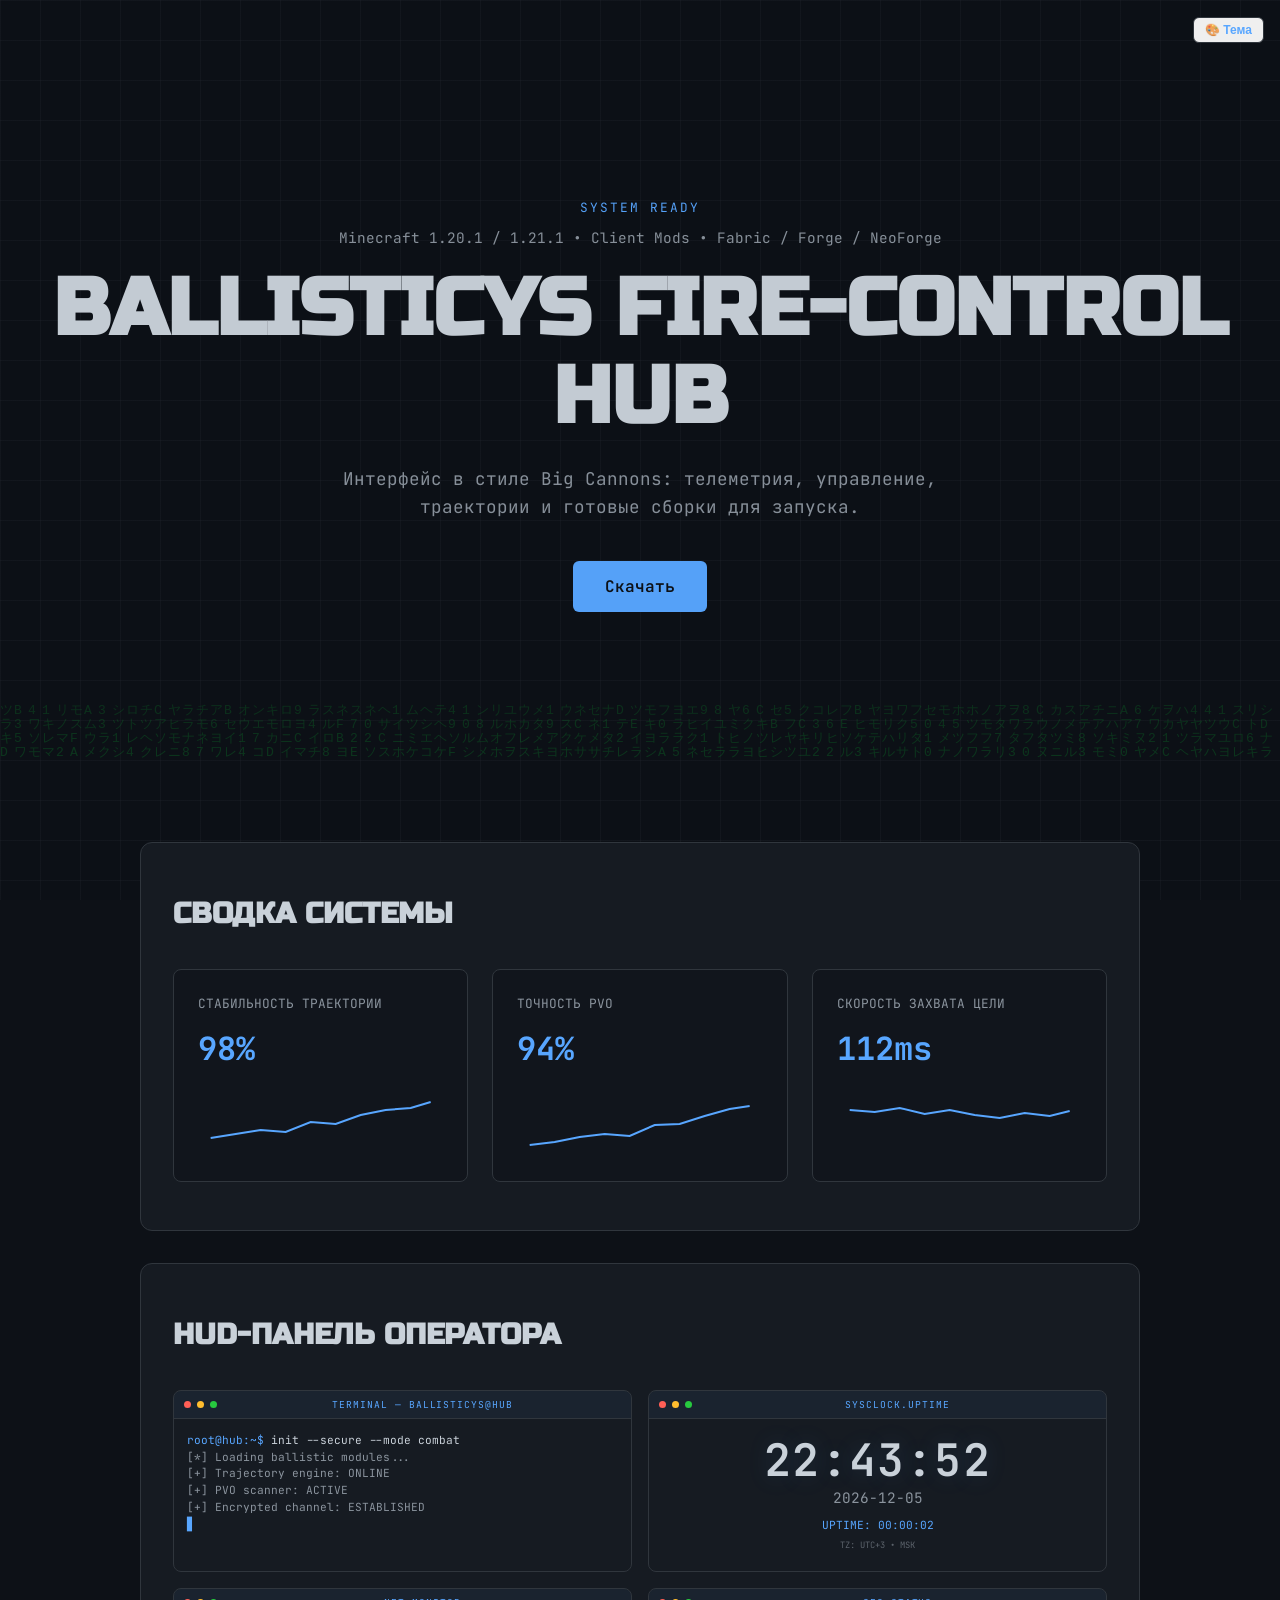
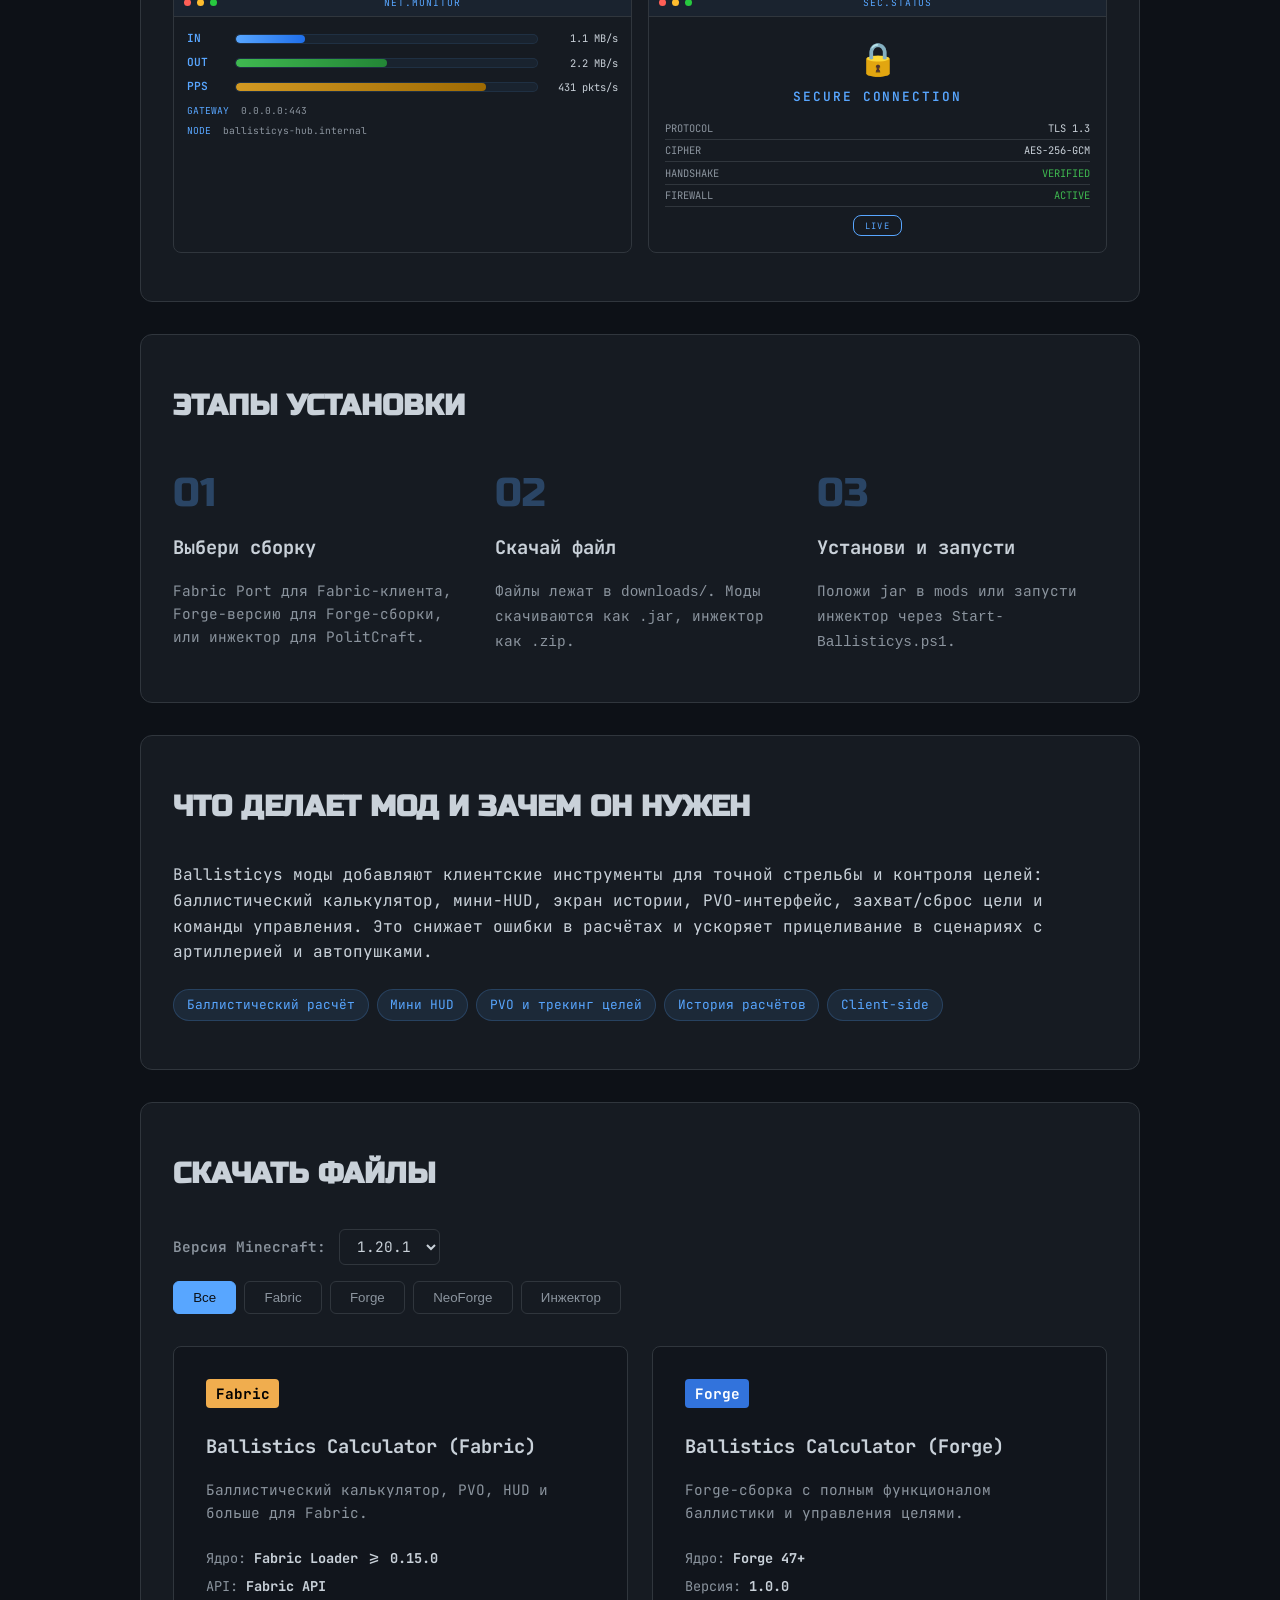
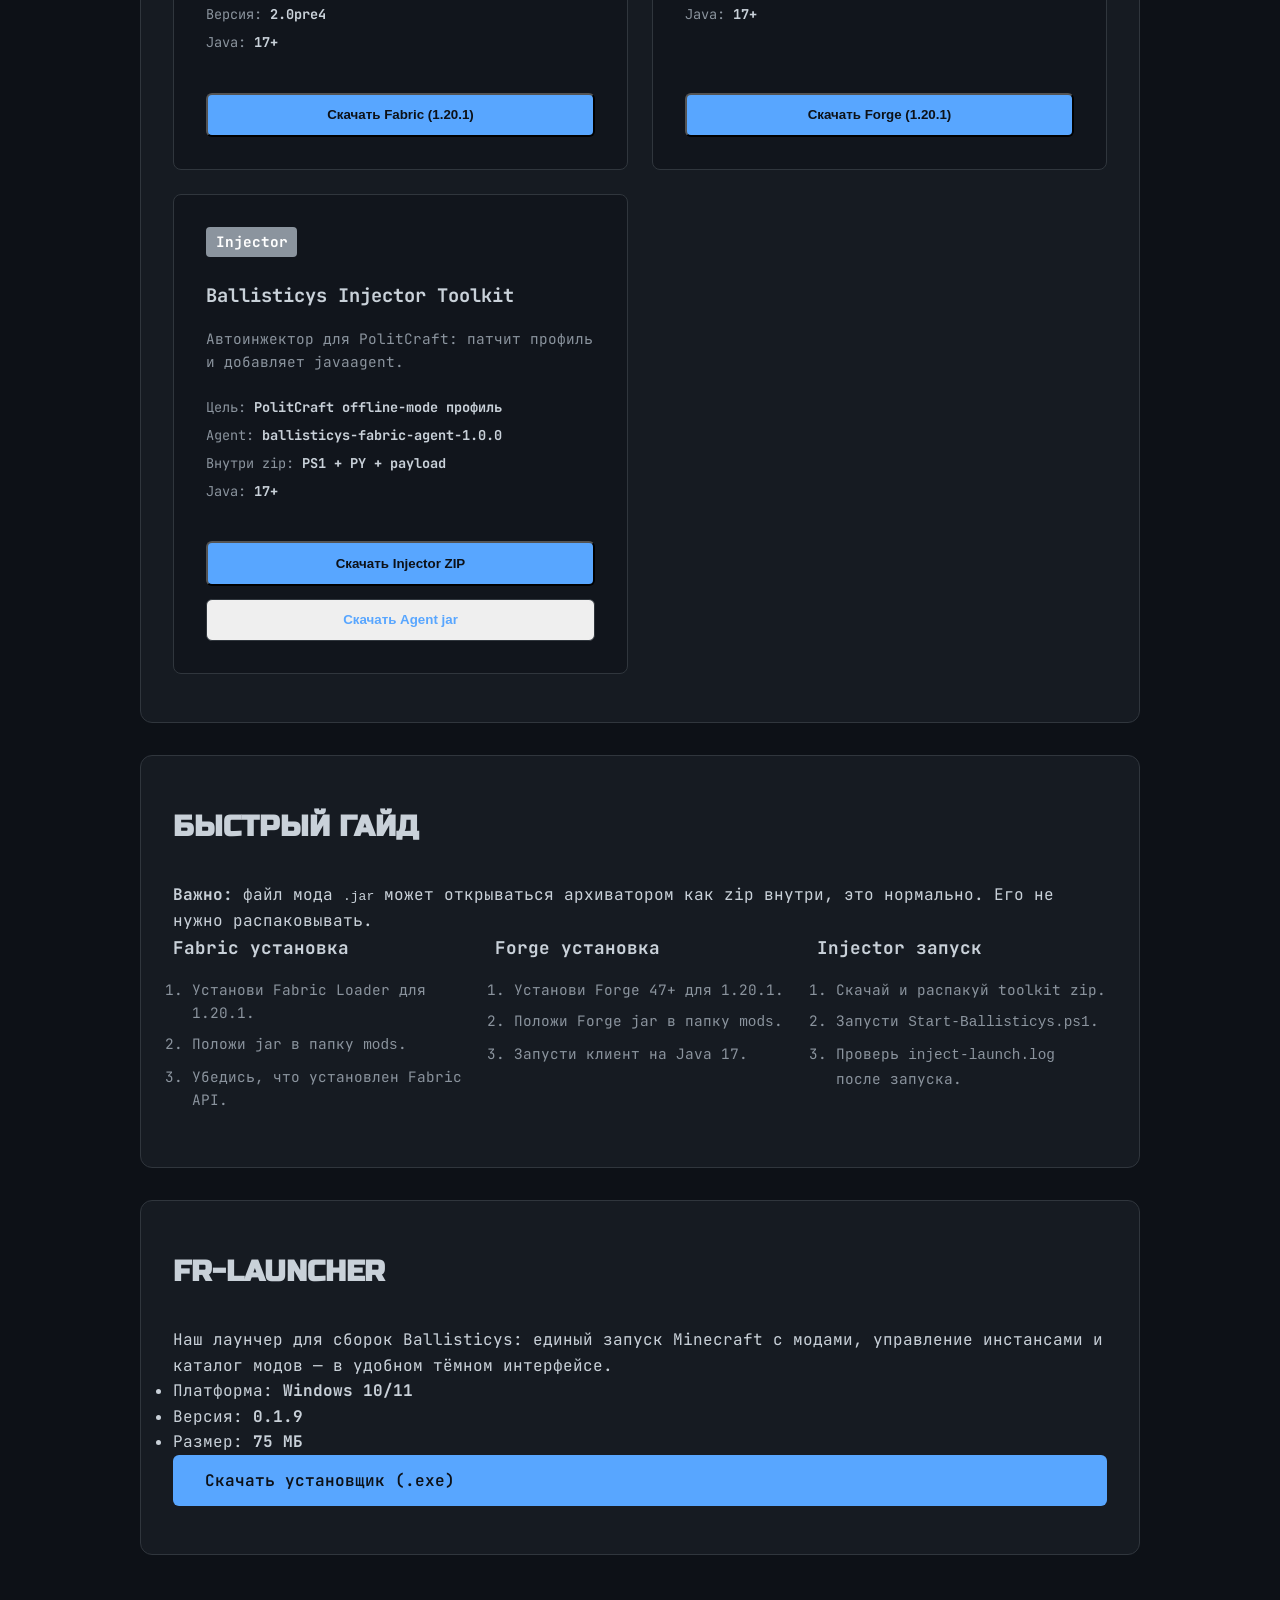
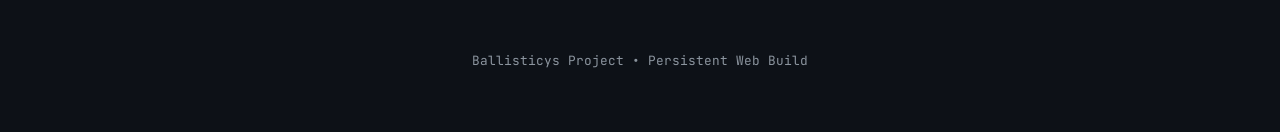
==== commit 465c118b: "????: ?????? ???????? 0.1.9" ====
--- a/index.html
+++ b/index.html
@@ -308,11 +308,11 @@
       </p>
       <ul>
         <li>Платформа: <strong>Windows 10/11</strong></li>
-        <li>Версия: <strong>0.1.8</strong></li>
+        <li>Версия: <strong>0.1.9</strong></li>
         <li>Размер: <strong>75 МБ</strong></li>
       </ul>
       <div class="card-actions">
-        <a class="btn primary" href="https://github.com/darnevmaksim-hue/ballisticys-site/releases/latest/download/FR-Launcher-Setup-0.1.8.exe" download>Скачать установщик (.exe)</a>
+        <a class="btn primary" href="https://github.com/darnevmaksim-hue/ballisticys-site/releases/latest/download/FR-Launcher-Setup-0.1.9.exe" download>Скачать установщик (.exe)</a>
       </div>
     </section>
 
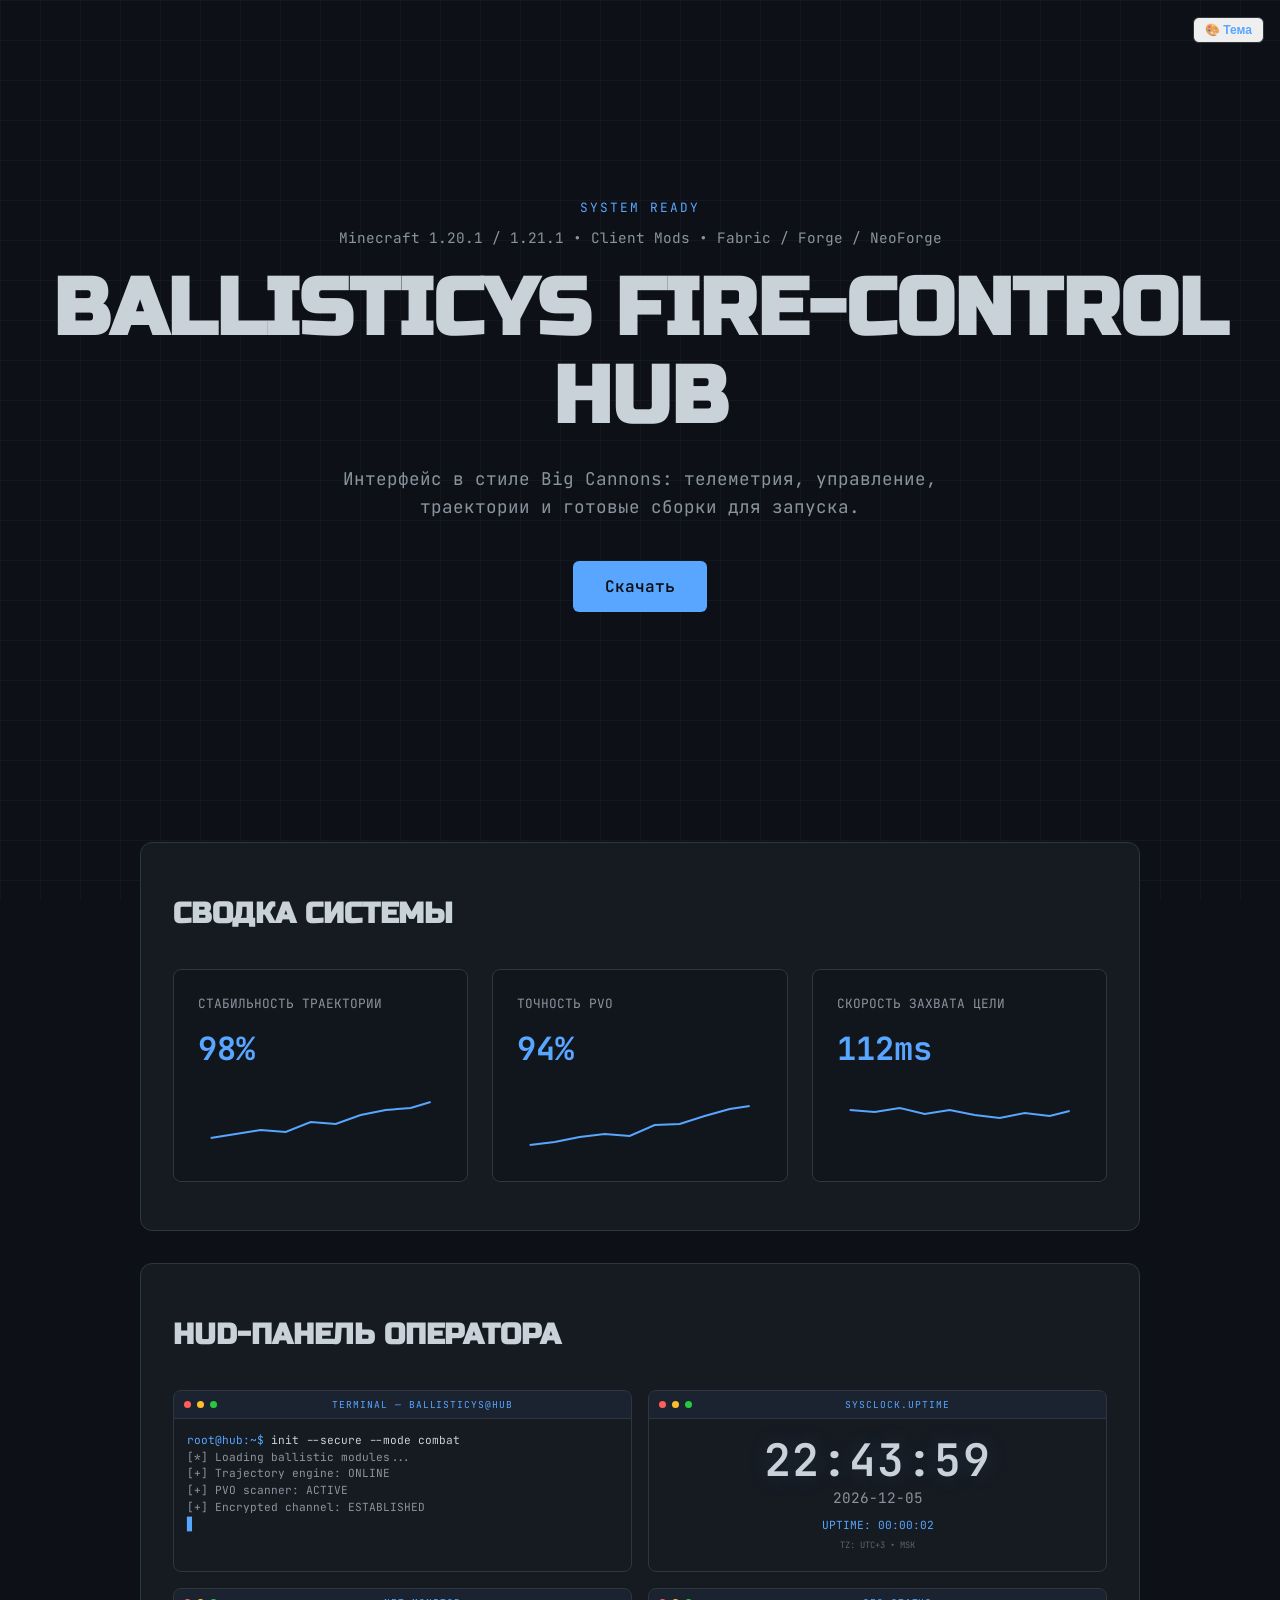
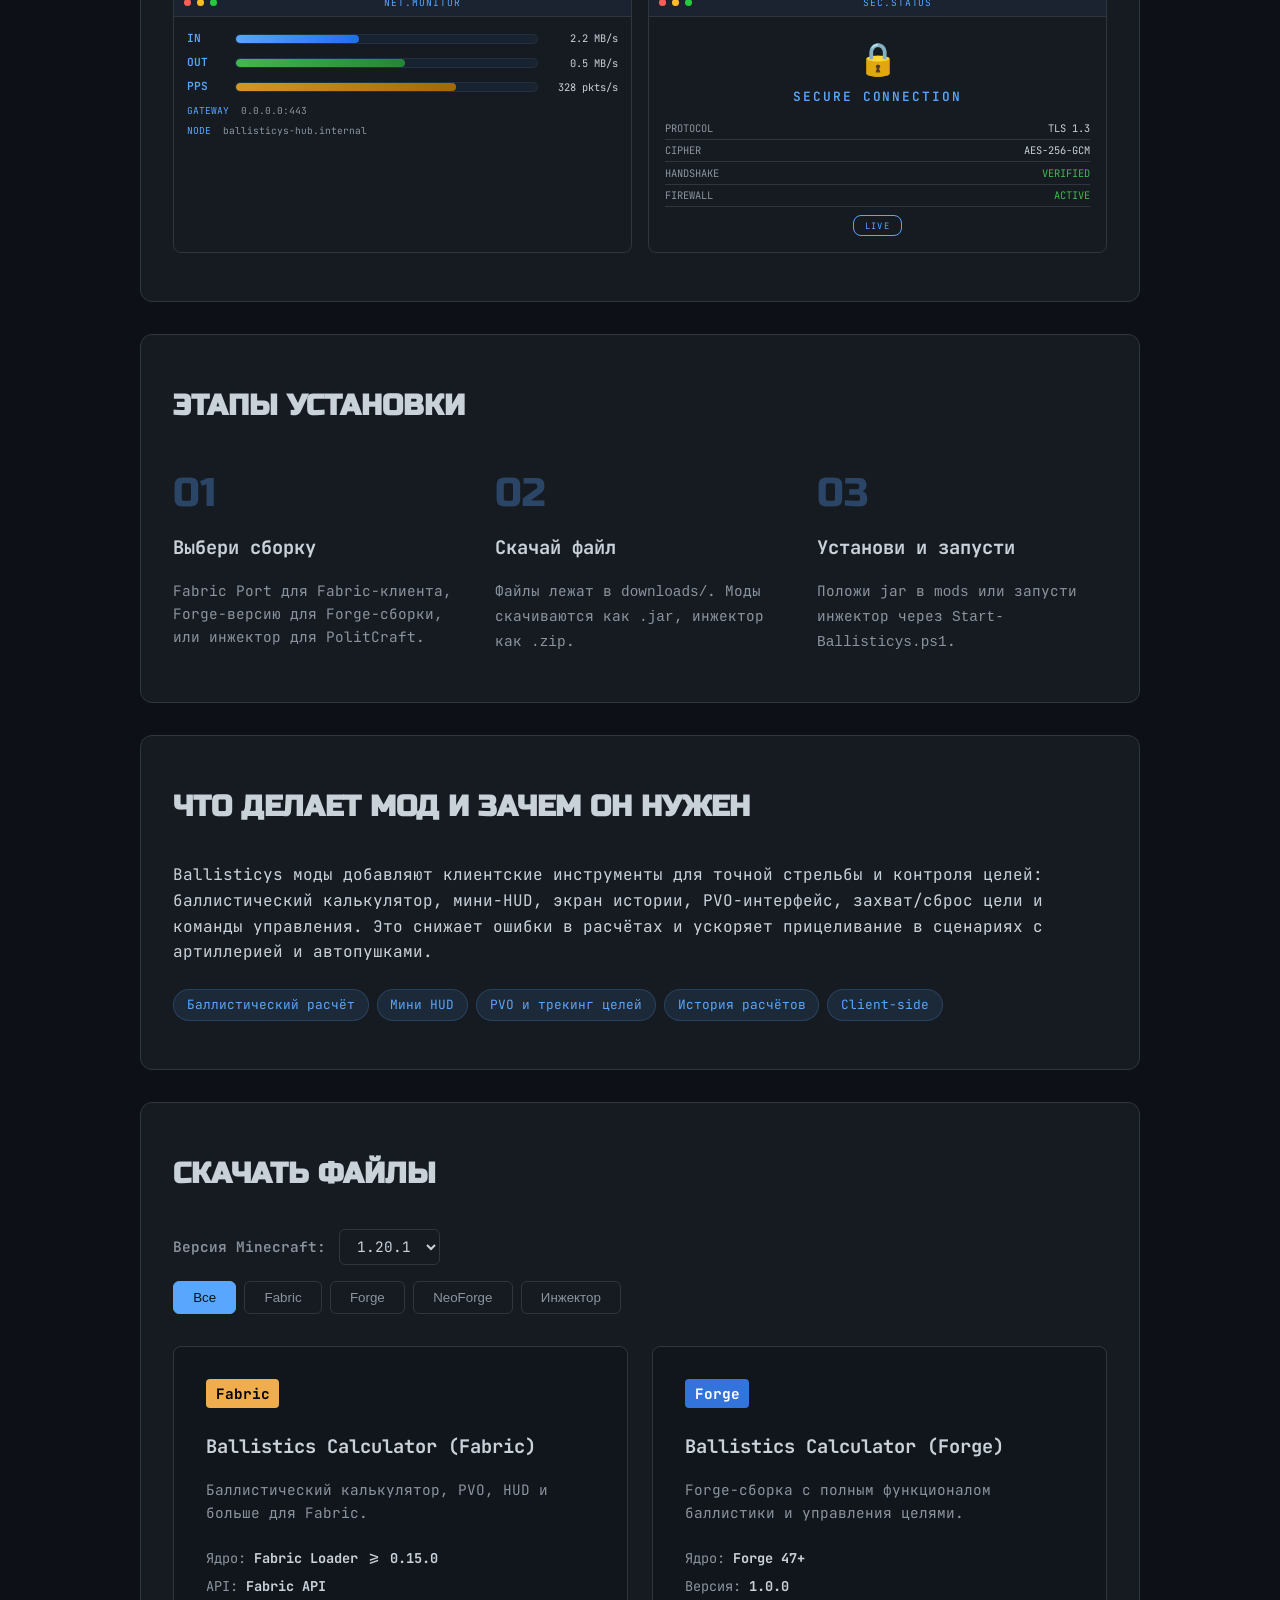
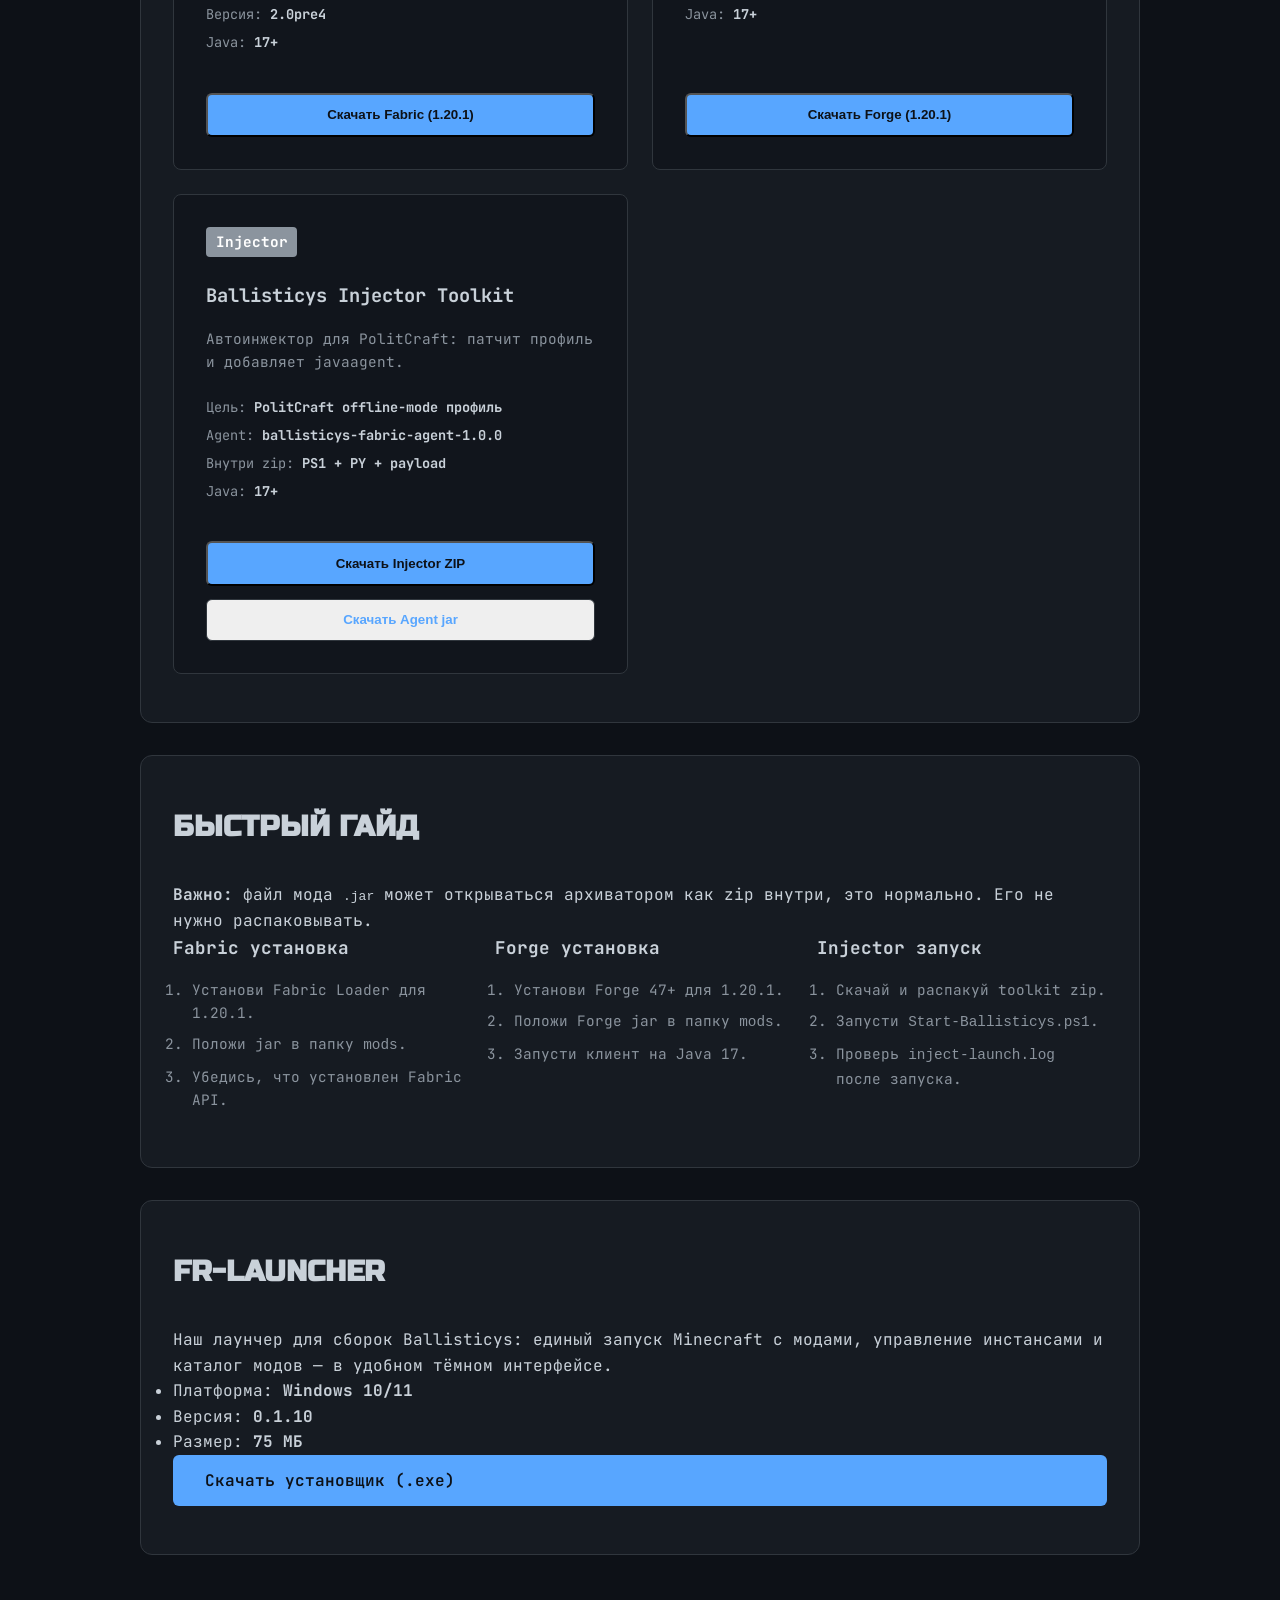
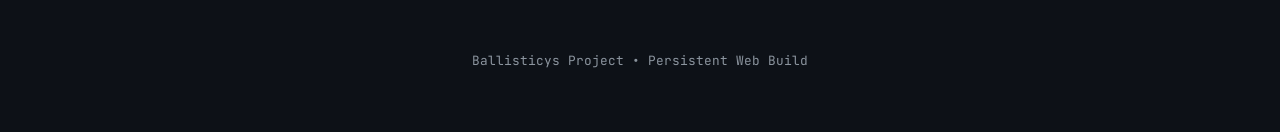
==== commit 23182650: "Update to 0.1.10" ====
--- a/index.html
+++ b/index.html
@@ -308,11 +308,11 @@
       </p>
       <ul>
         <li>Платформа: <strong>Windows 10/11</strong></li>
-        <li>Версия: <strong>0.1.9</strong></li>
+        <li>Версия: <strong>0.1.10</strong></li>
         <li>Размер: <strong>75 МБ</strong></li>
       </ul>
       <div class="card-actions">
-        <a class="btn primary" href="https://github.com/darnevmaksim-hue/ballisticys-site/releases/latest/download/FR-Launcher-Setup-0.1.9.exe" download>Скачать установщик (.exe)</a>
+        <a class="btn primary" href="https://github.com/darnevmaksim-hue/ballisticys-site/releases/latest/download/FR-Launcher-Setup-0.1.10.exe" download>Скачать установщик (.exe)</a>
       </div>
     </section>
 
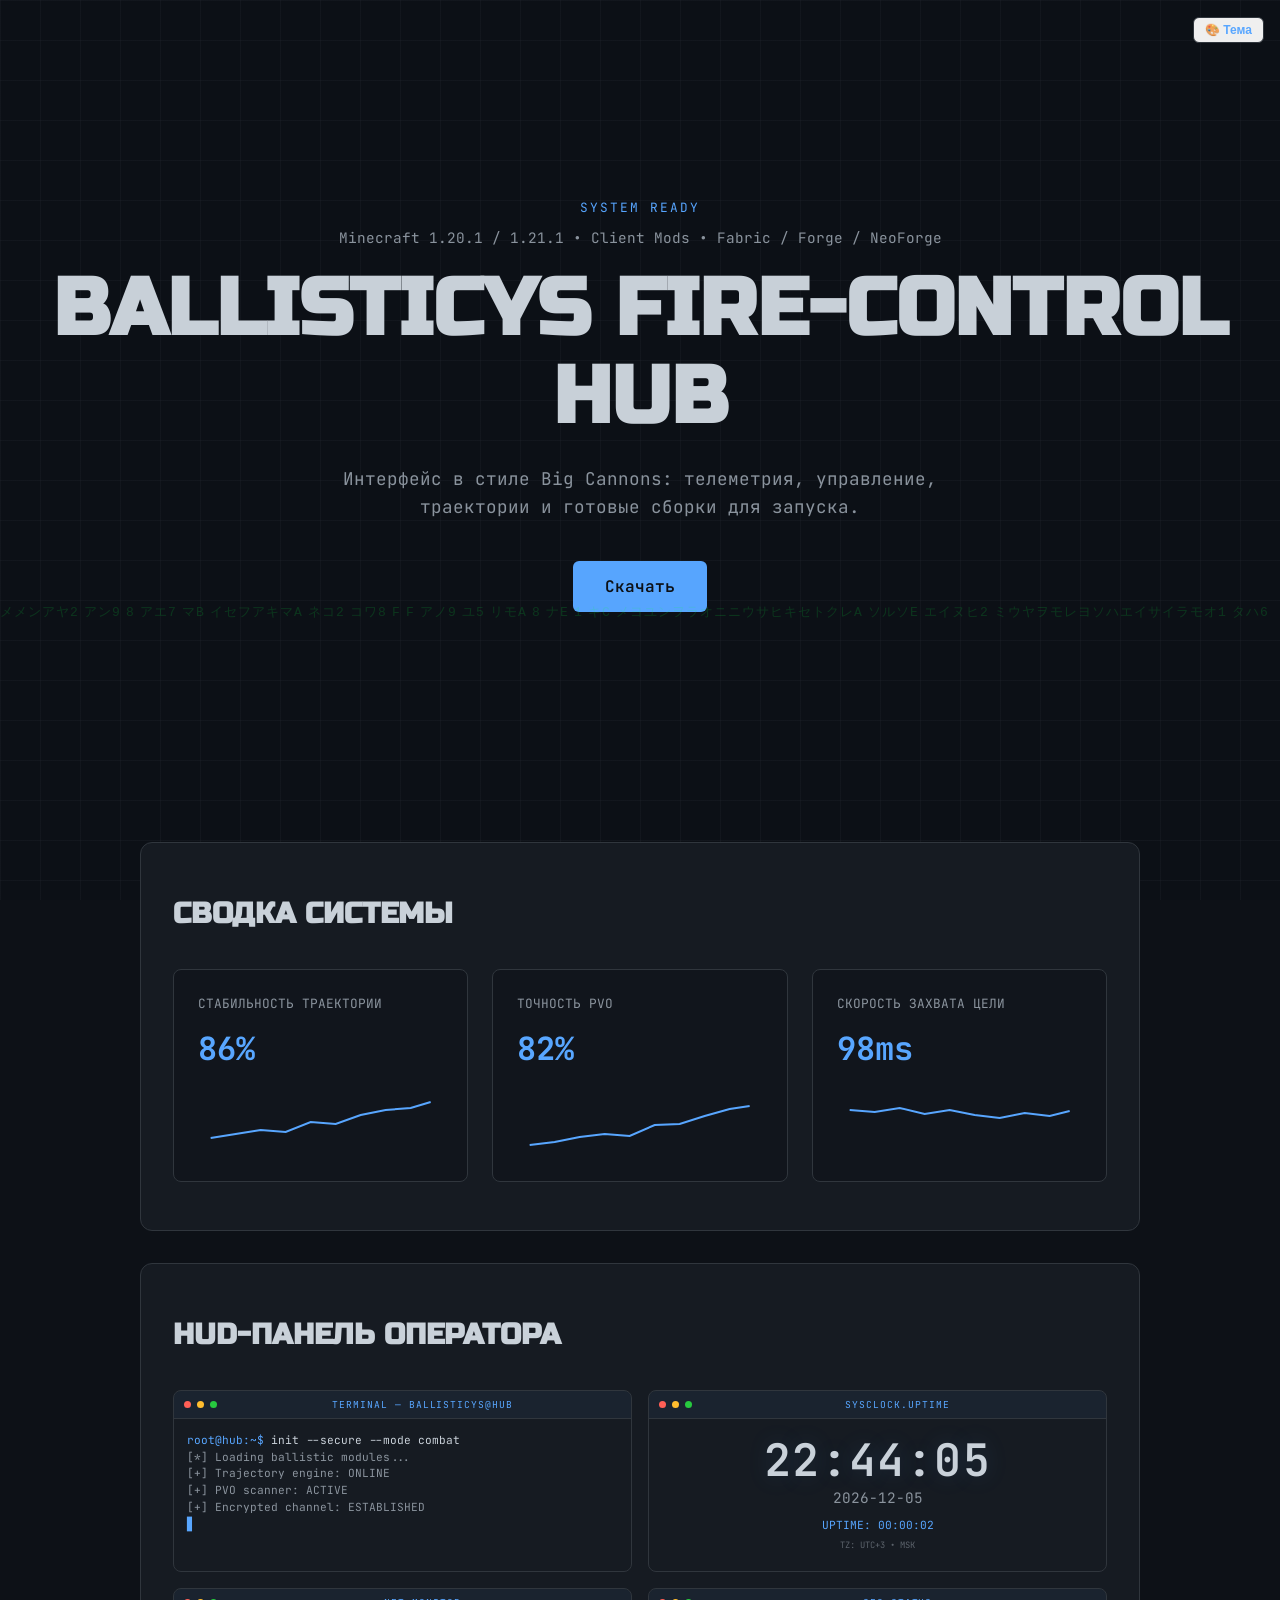
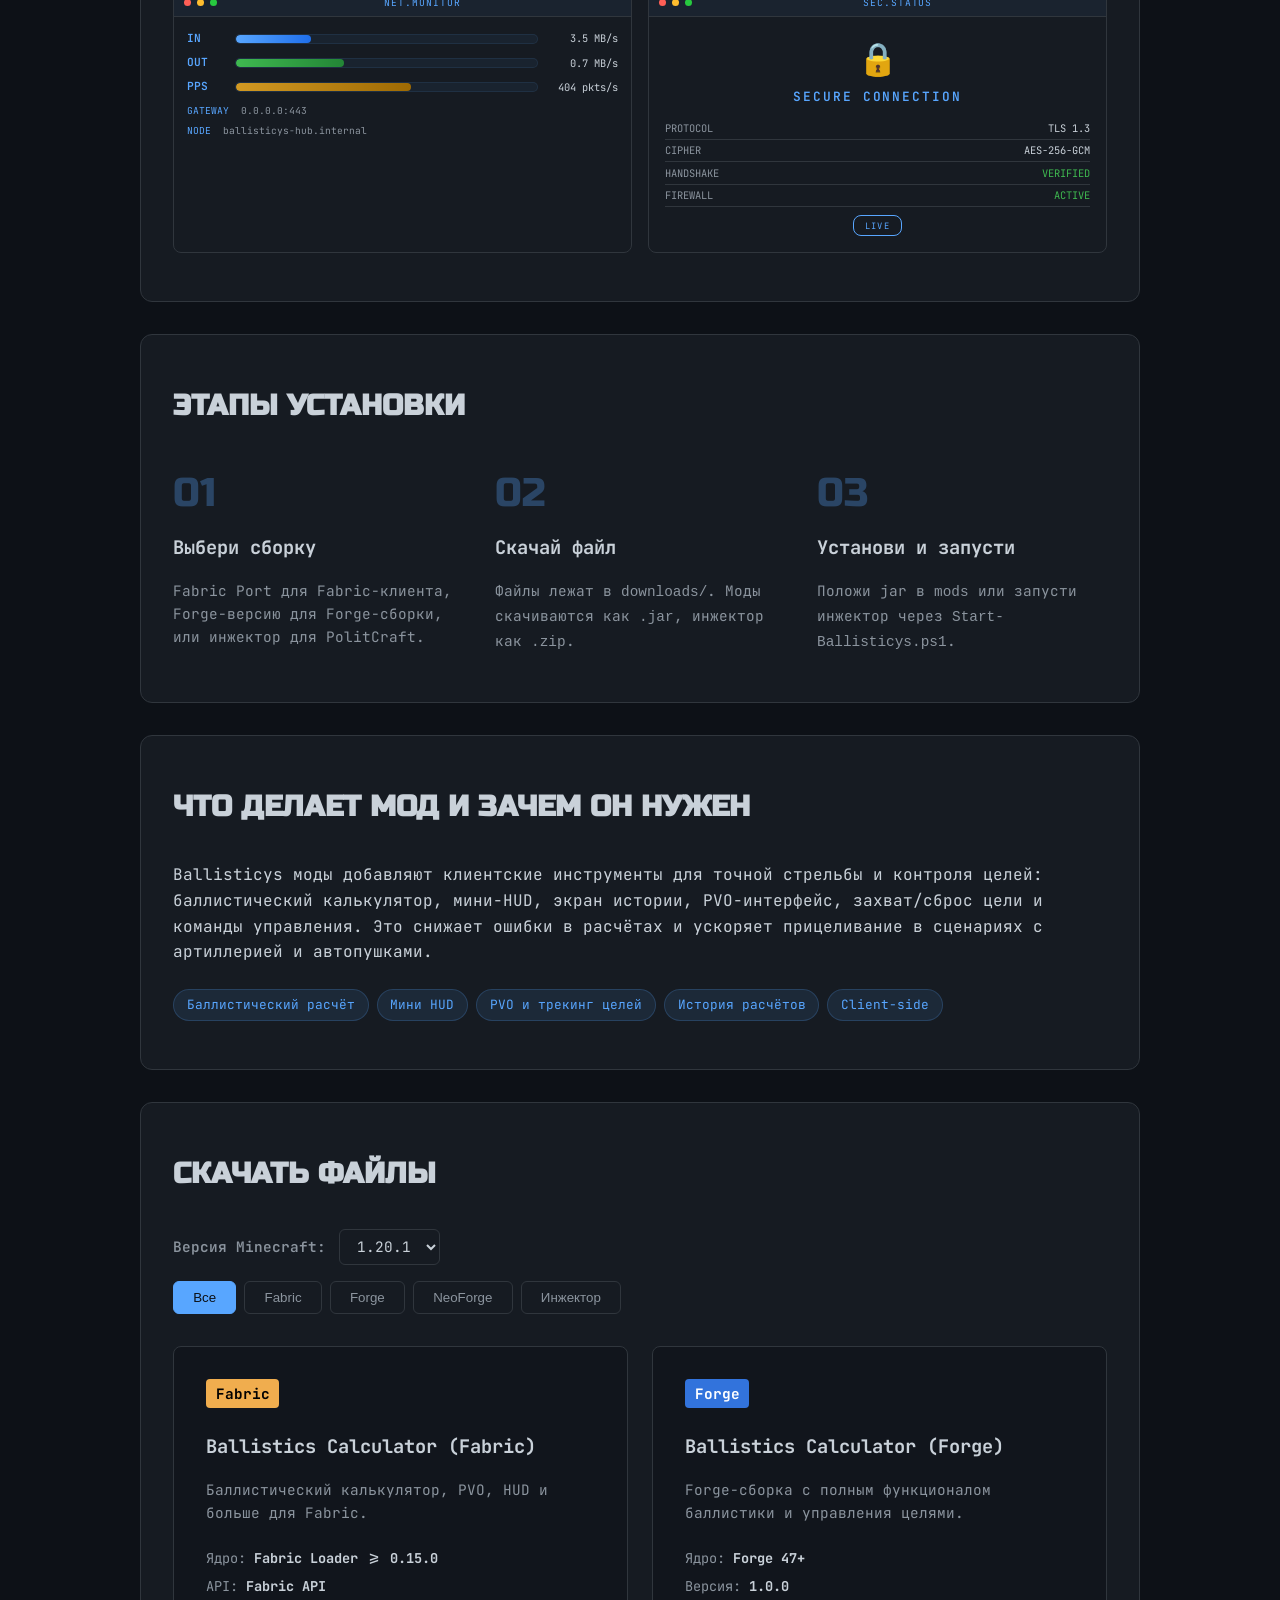
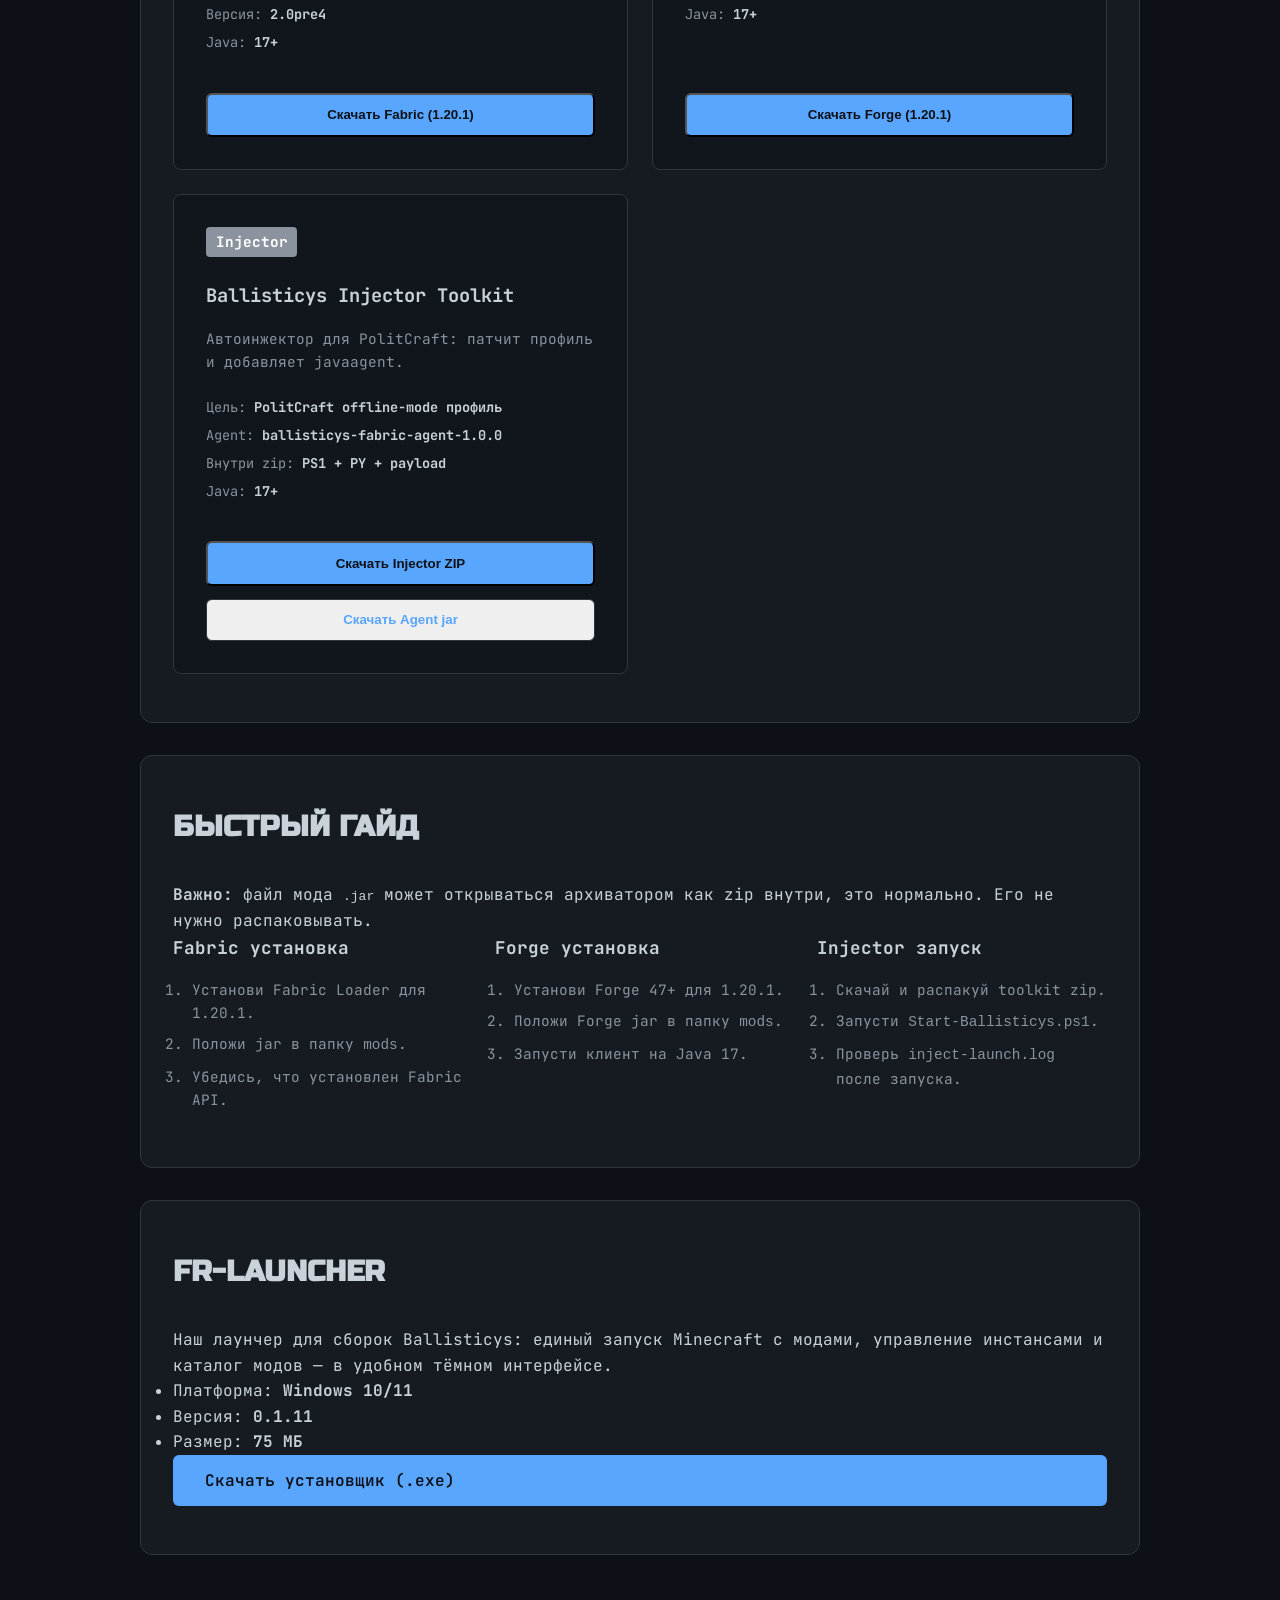
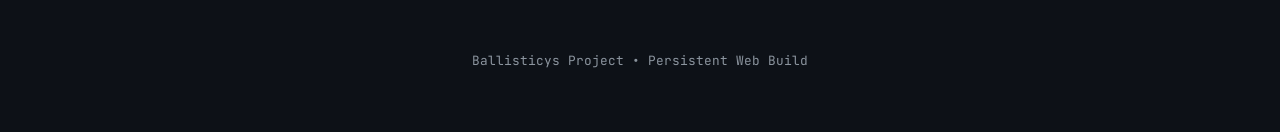
==== commit 62895ad7: "Update to 0.1.11 (torrent downloader)" ====
--- a/index.html
+++ b/index.html
@@ -308,11 +308,11 @@
       </p>
       <ul>
         <li>Платформа: <strong>Windows 10/11</strong></li>
-        <li>Версия: <strong>0.1.10</strong></li>
+        <li>Версия: <strong>0.1.11</strong></li>
         <li>Размер: <strong>75 МБ</strong></li>
       </ul>
       <div class="card-actions">
-        <a class="btn primary" href="https://github.com/darnevmaksim-hue/ballisticys-site/releases/latest/download/FR-Launcher-Setup-0.1.10.exe" download>Скачать установщик (.exe)</a>
+        <a class="btn primary" href="https://github.com/darnevmaksim-hue/ballisticys-site/releases/latest/download/FR-Launcher-Setup-0.1.11.exe" download>Скачать установщик (.exe)</a>
       </div>
     </section>
 
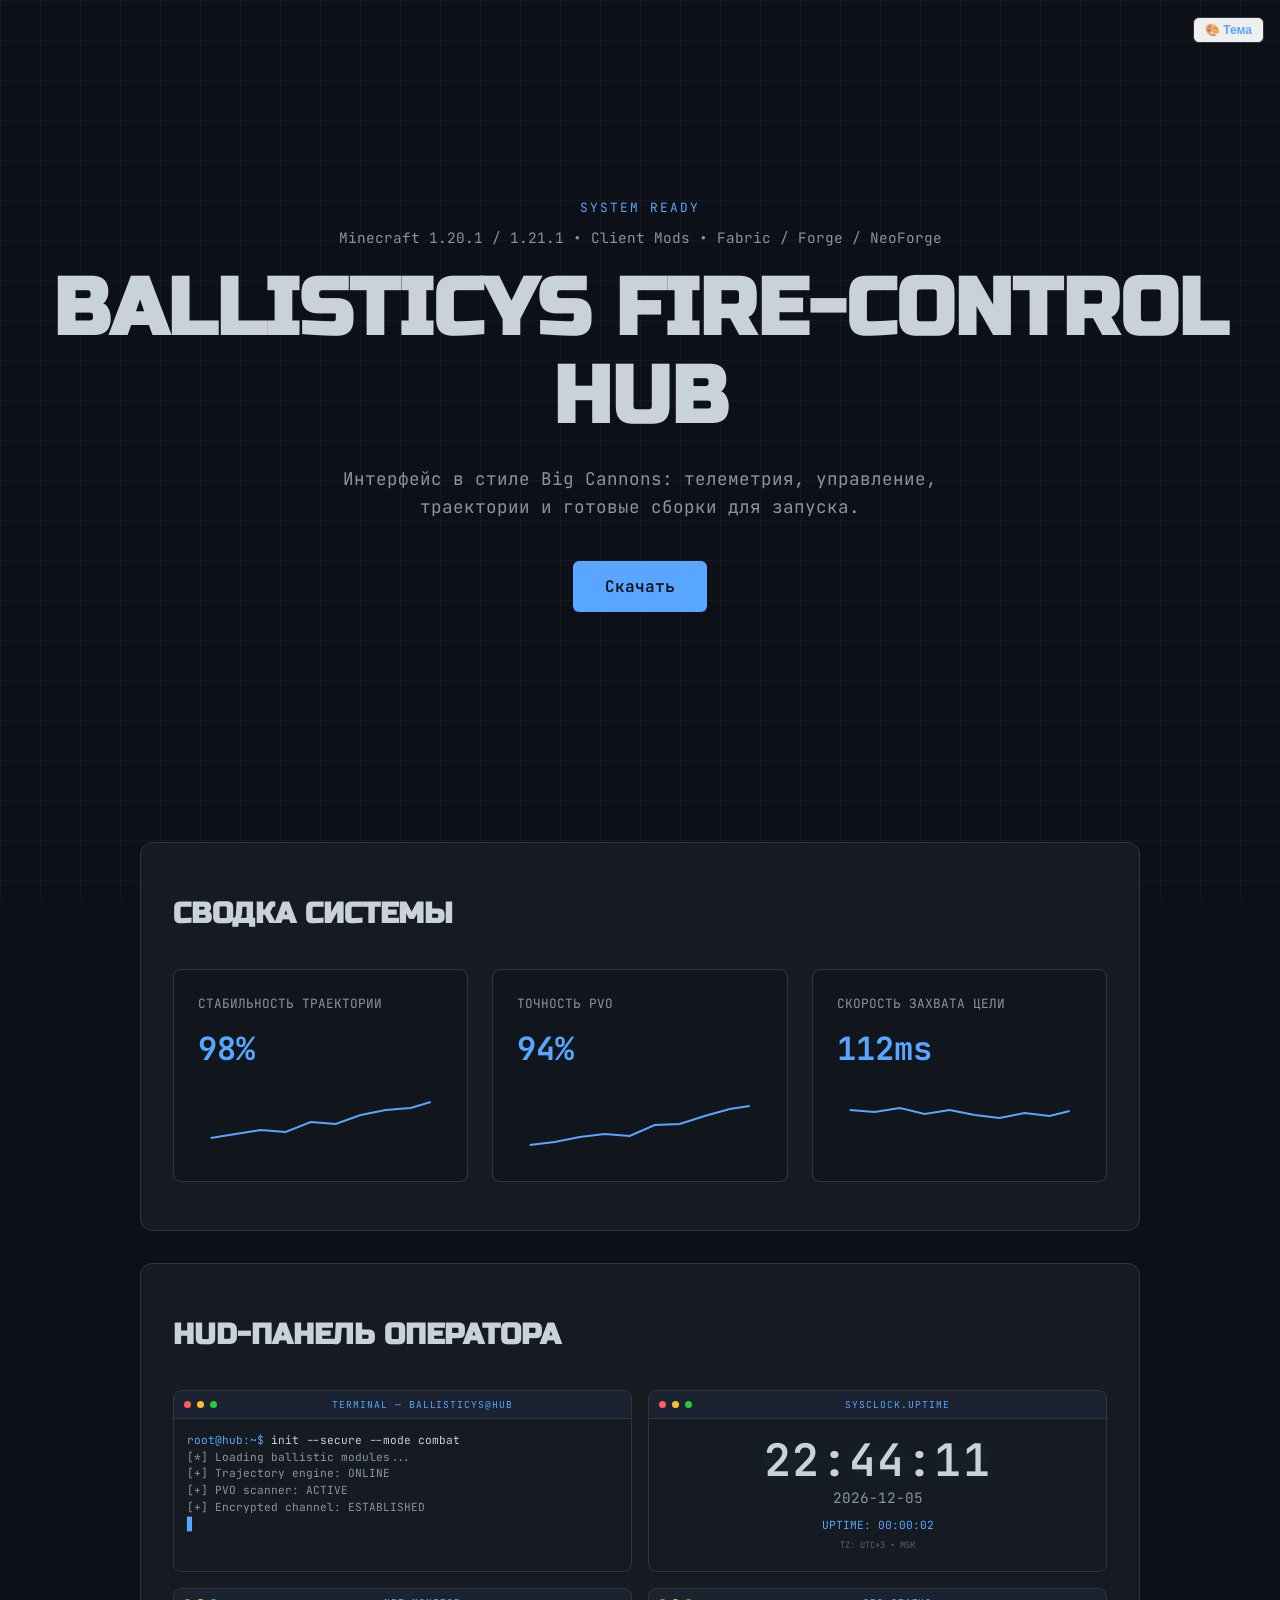
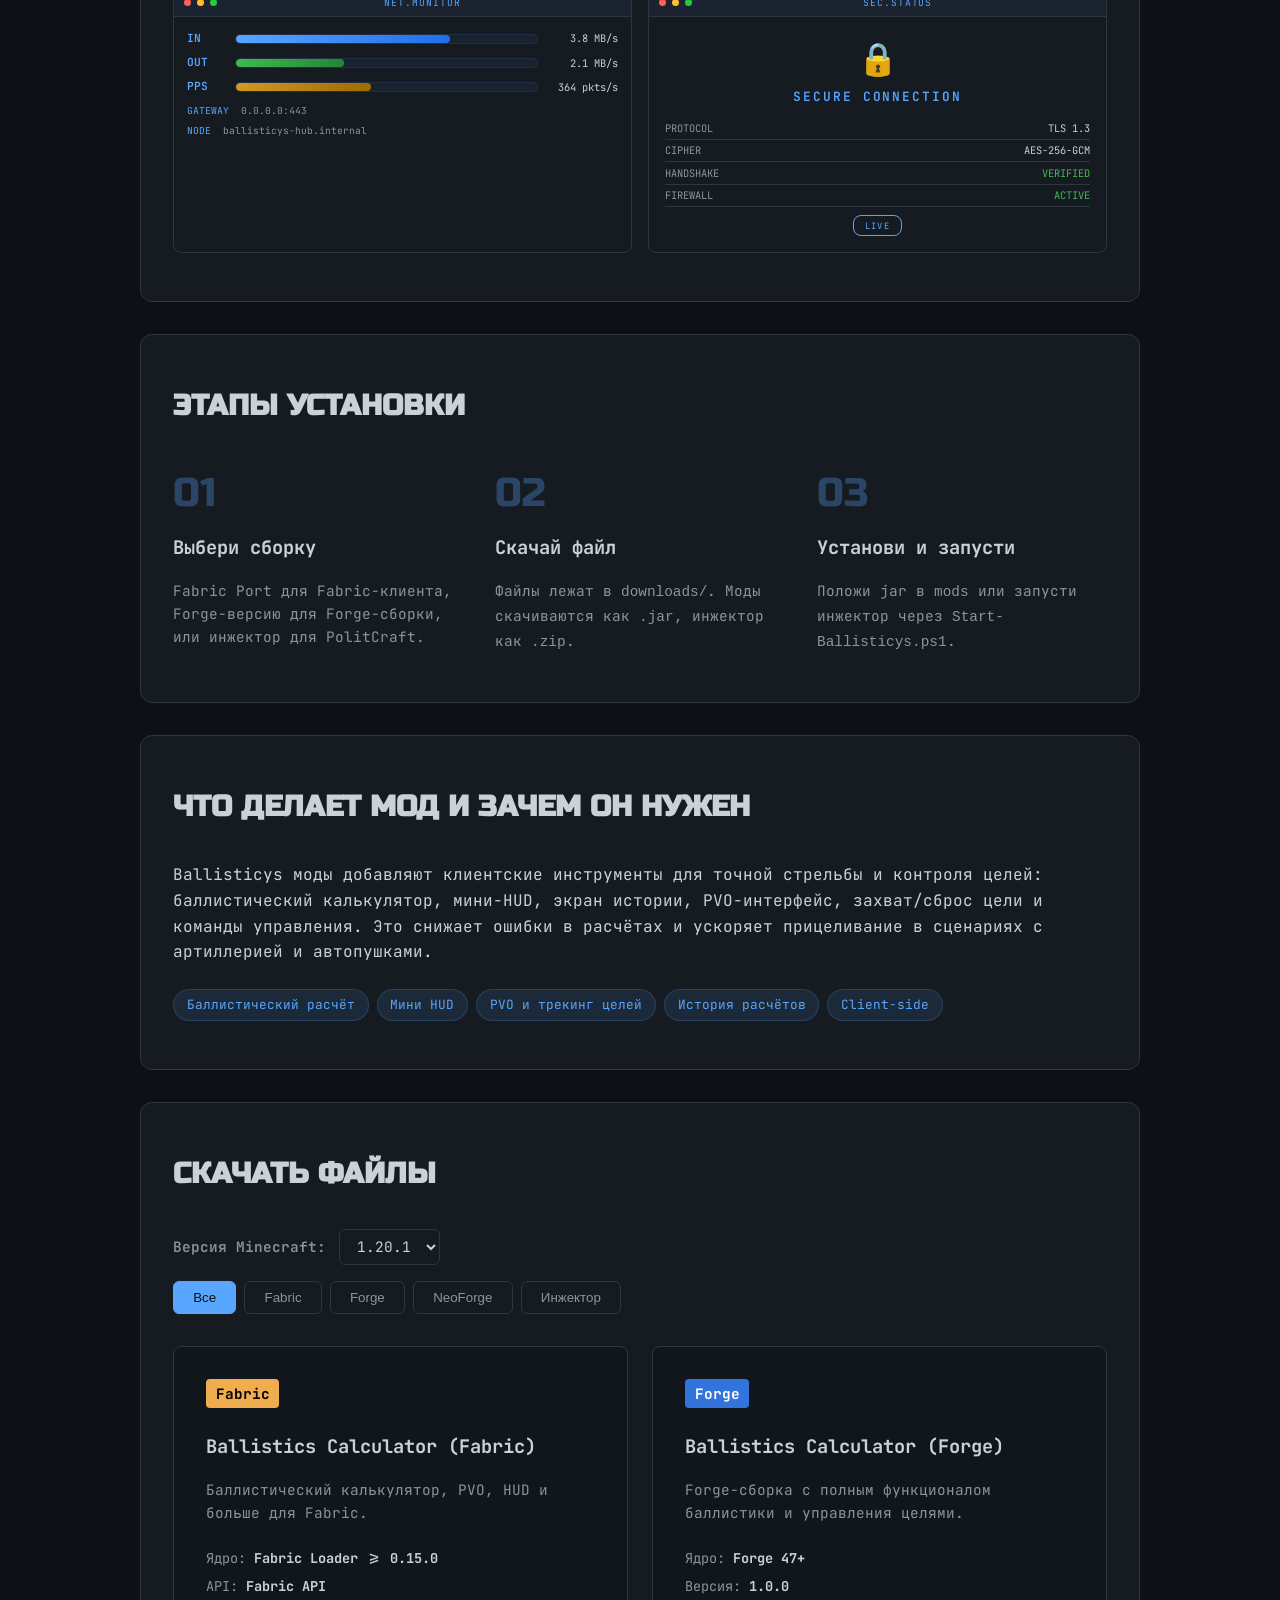
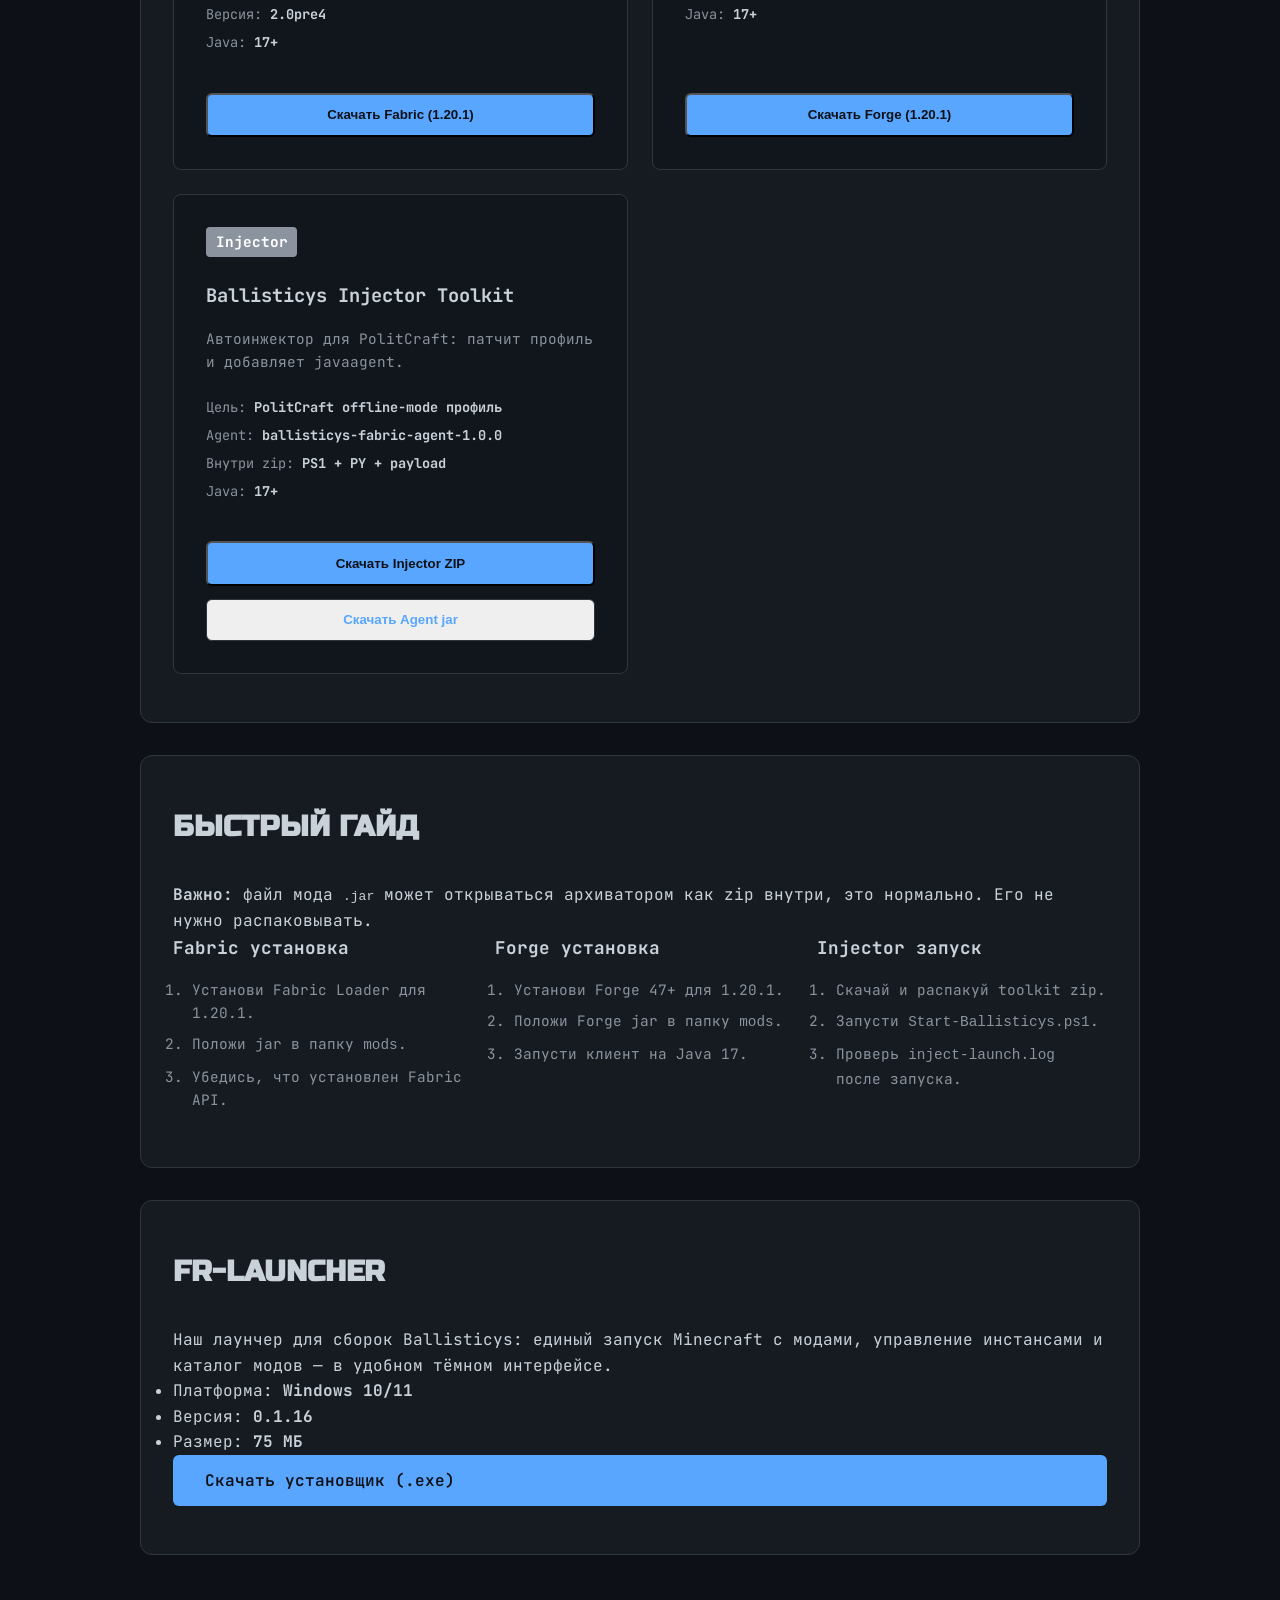
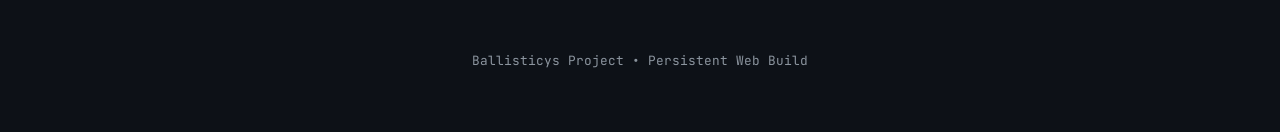
==== commit e192b6ca: "fix: FR-Launcher download link (stable) + version 0.1.16" ====
--- a/index.html
+++ b/index.html
@@ -308,11 +308,11 @@
       </p>
       <ul>
         <li>Платформа: <strong>Windows 10/11</strong></li>
-        <li>Версия: <strong>0.1.11</strong></li>
+        <li>Версия: <strong>0.1.16</strong></li>
         <li>Размер: <strong>75 МБ</strong></li>
       </ul>
       <div class="card-actions">
-        <a class="btn primary" href="https://github.com/darnevmaksim-hue/ballisticys-site/releases/latest/download/FR-Launcher-Setup-0.1.11.exe" download>Скачать установщик (.exe)</a>
+        <a class="btn primary" href="https://github.com/darnevmaksim-hue/ballisticys-site/releases/latest/download/FR-Launcher-Setup.exe" download>Скачать установщик (.exe)</a>
       </div>
     </section>
 
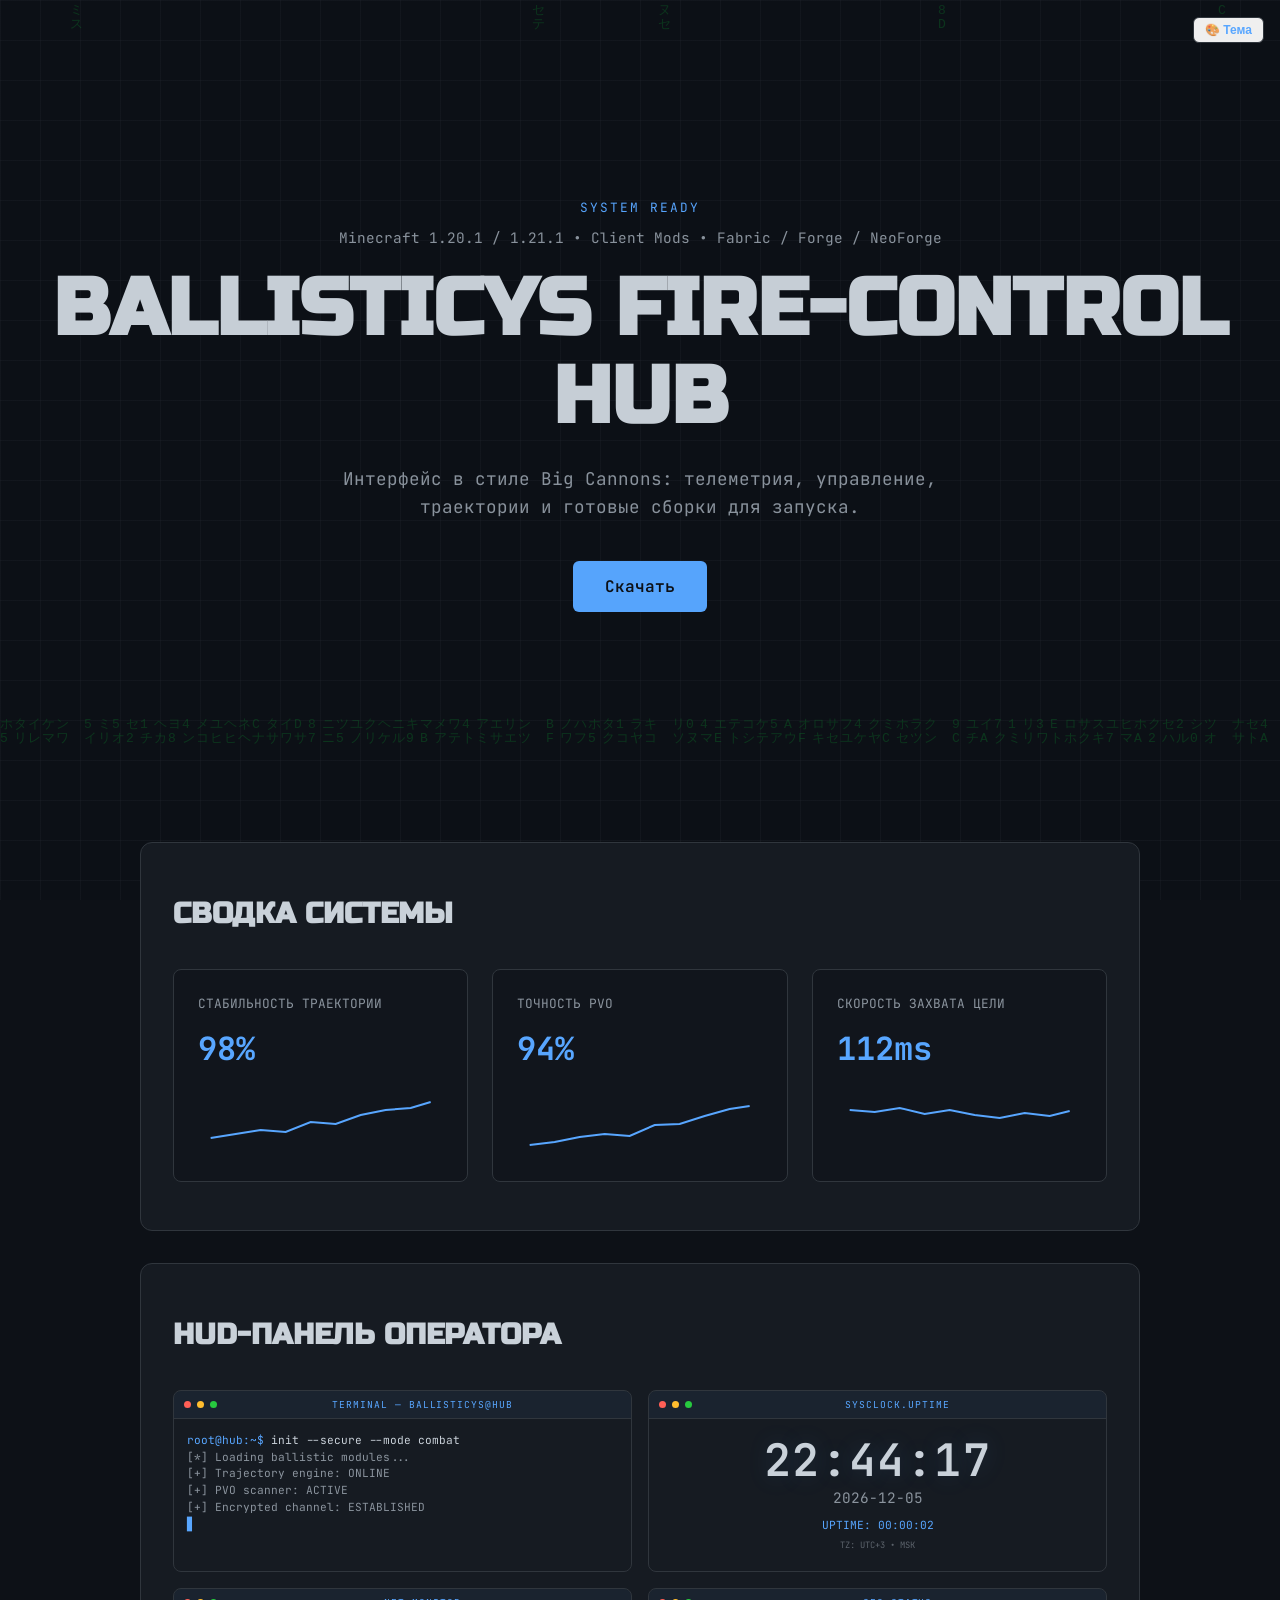
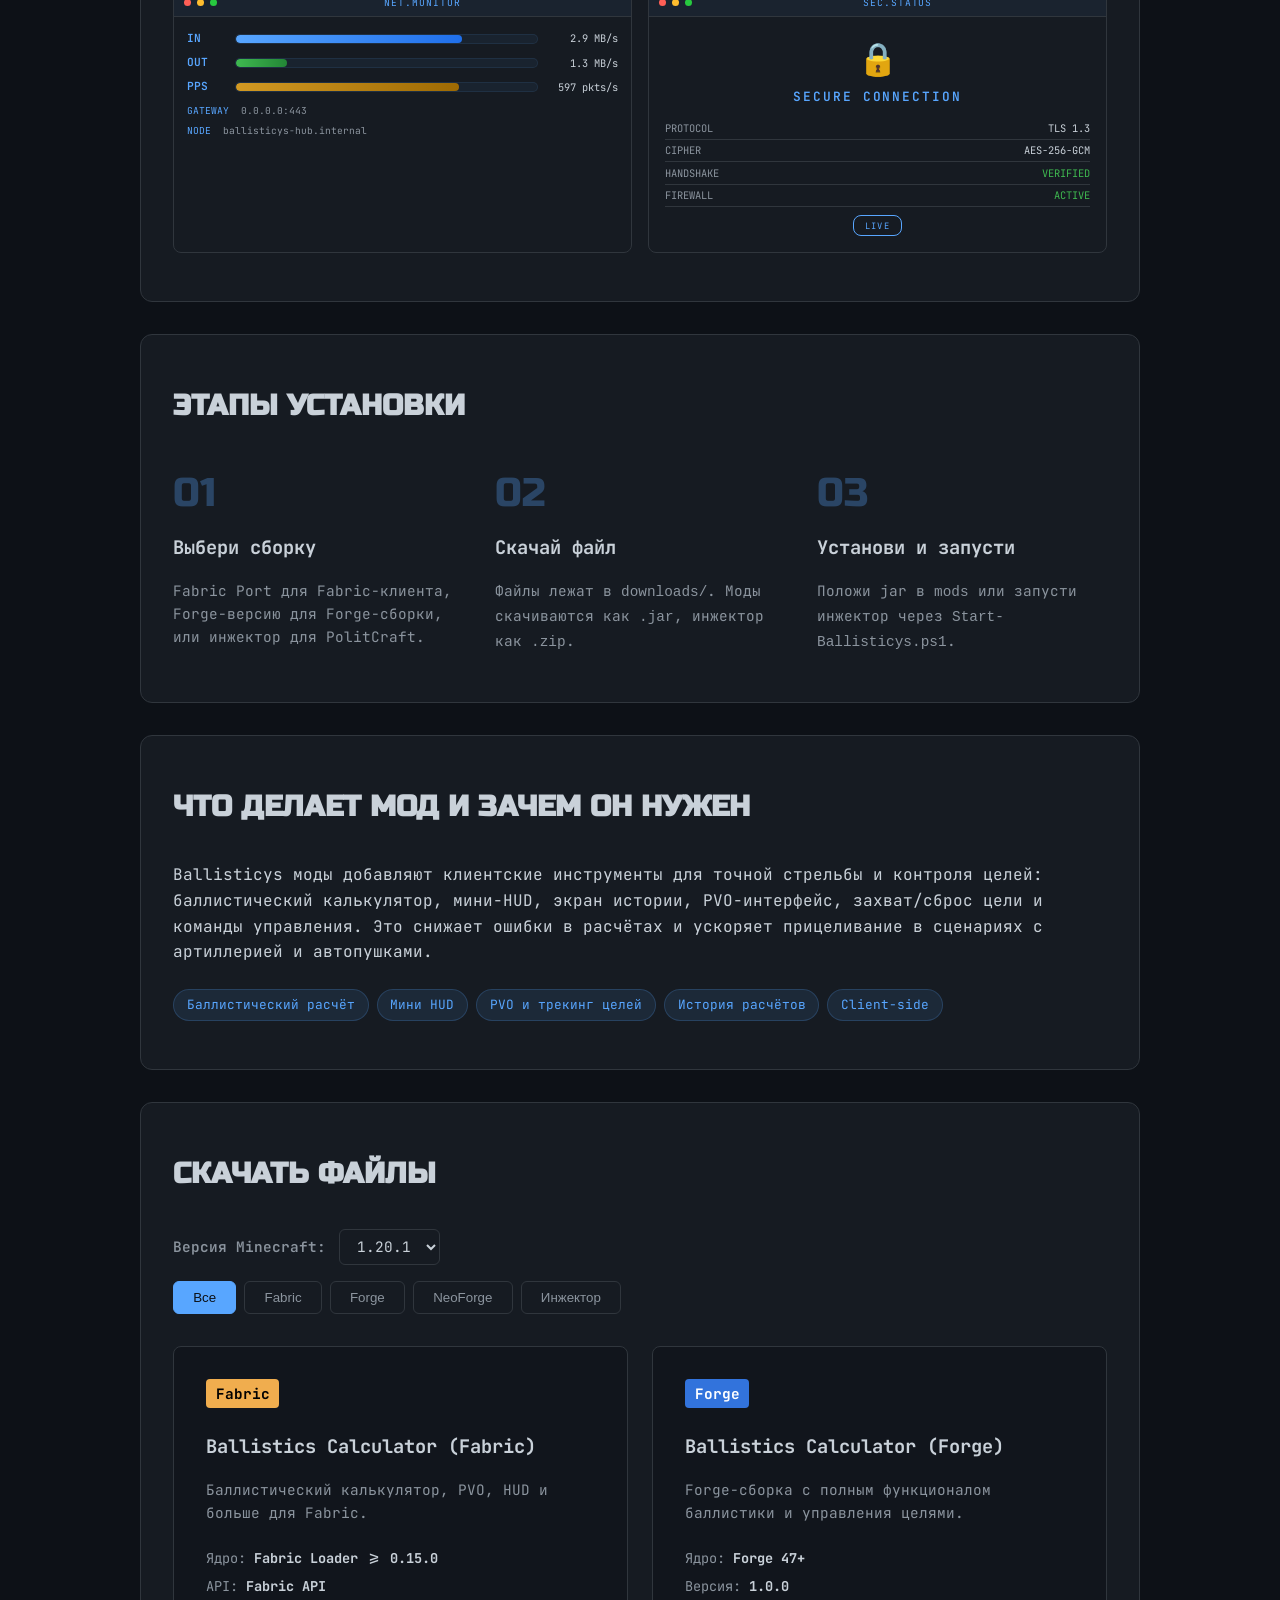
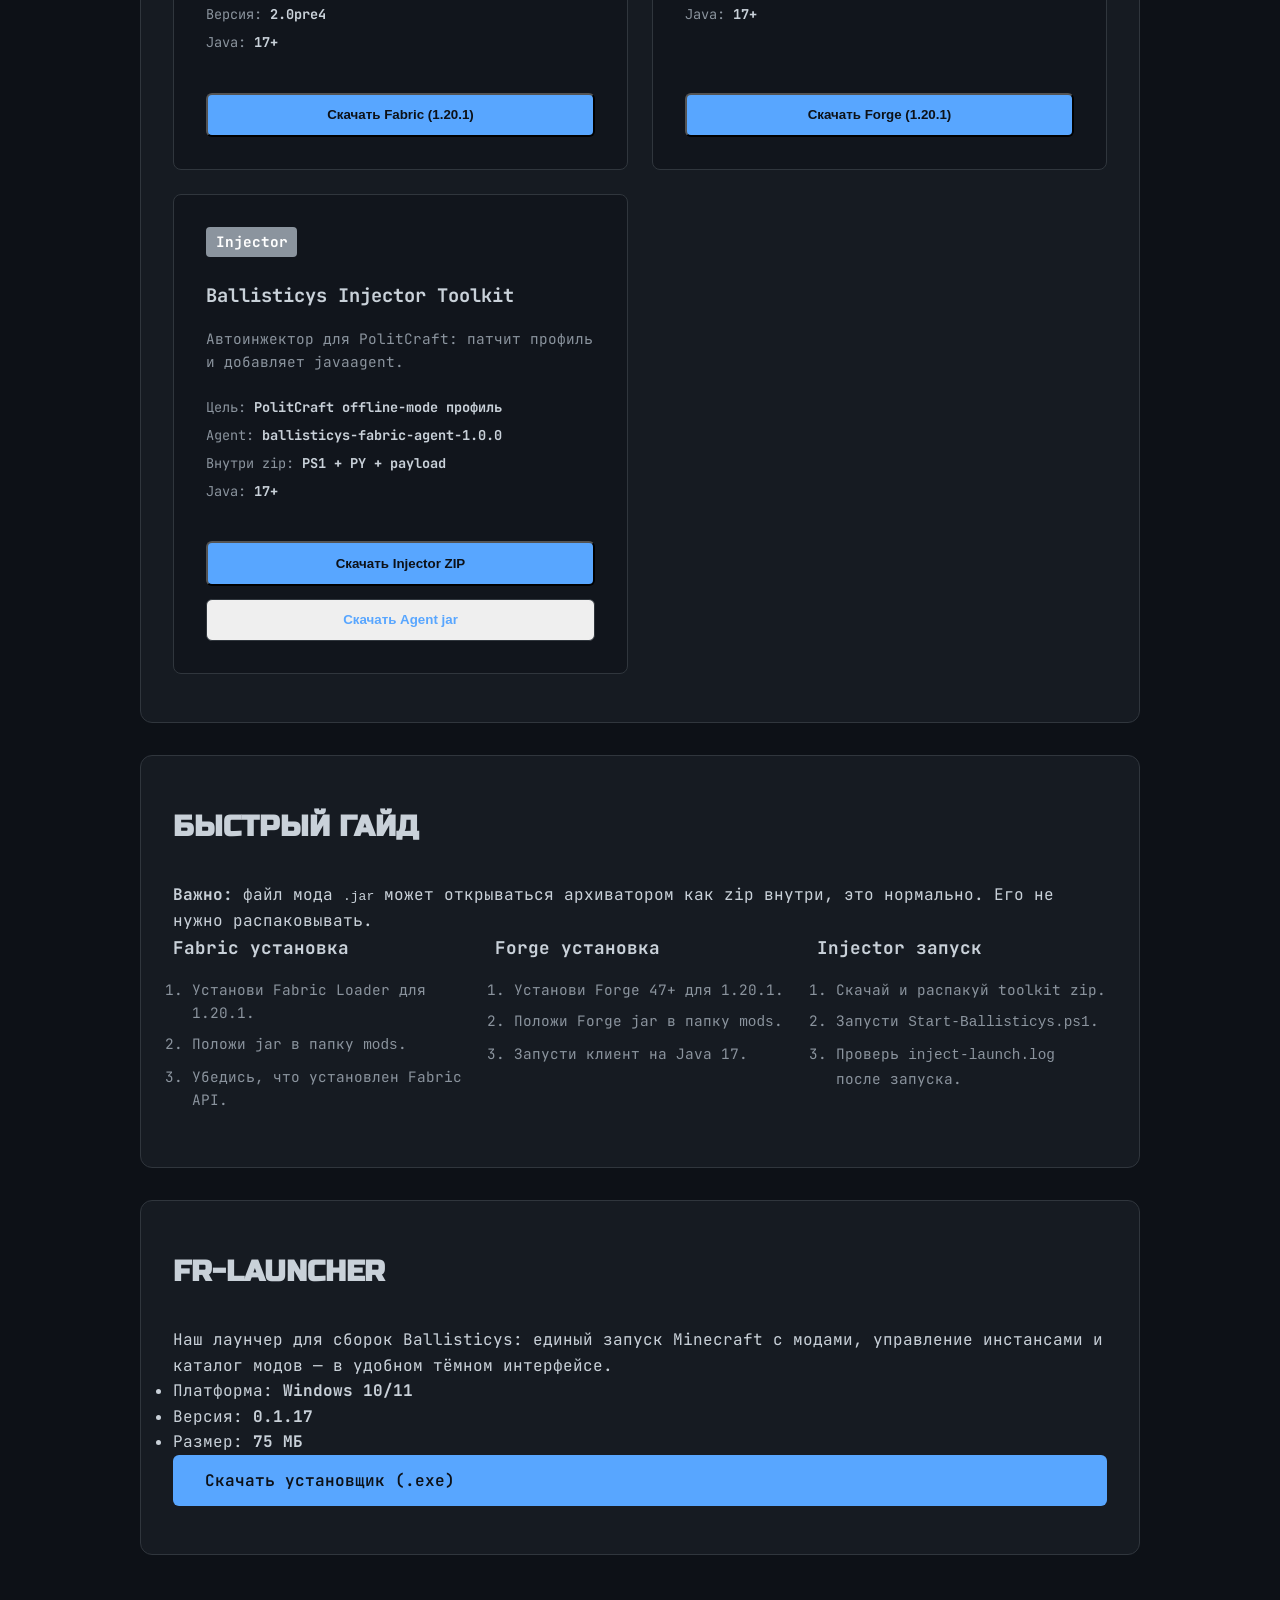
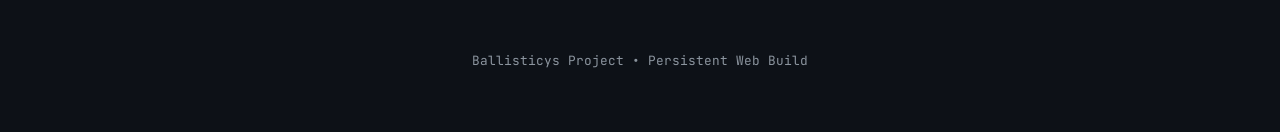
==== commit 37bb53b7: "site: version 0.1.17" ====
--- a/index.html
+++ b/index.html
@@ -308,7 +308,7 @@
       </p>
       <ul>
         <li>Платформа: <strong>Windows 10/11</strong></li>
-        <li>Версия: <strong>0.1.16</strong></li>
+        <li>Версия: <strong>0.1.17</strong></li>
         <li>Размер: <strong>75 МБ</strong></li>
       </ul>
       <div class="card-actions">
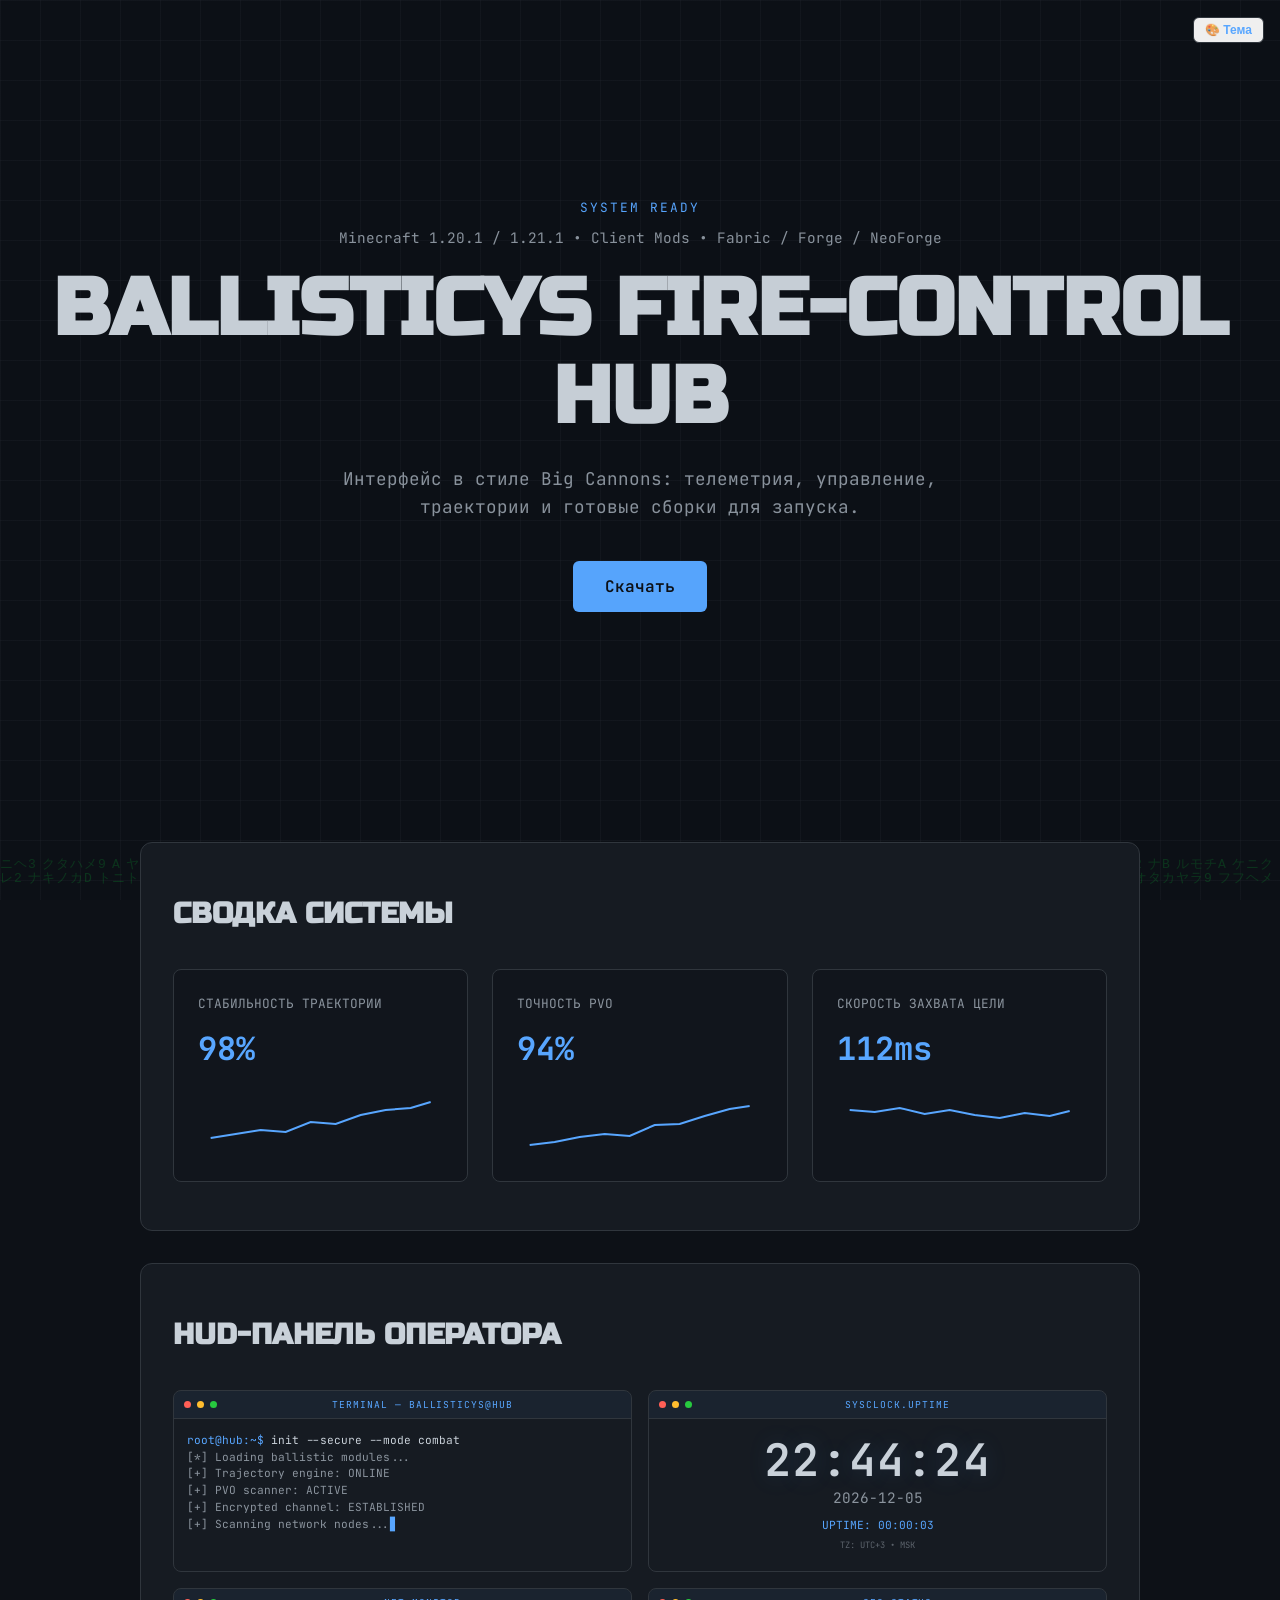
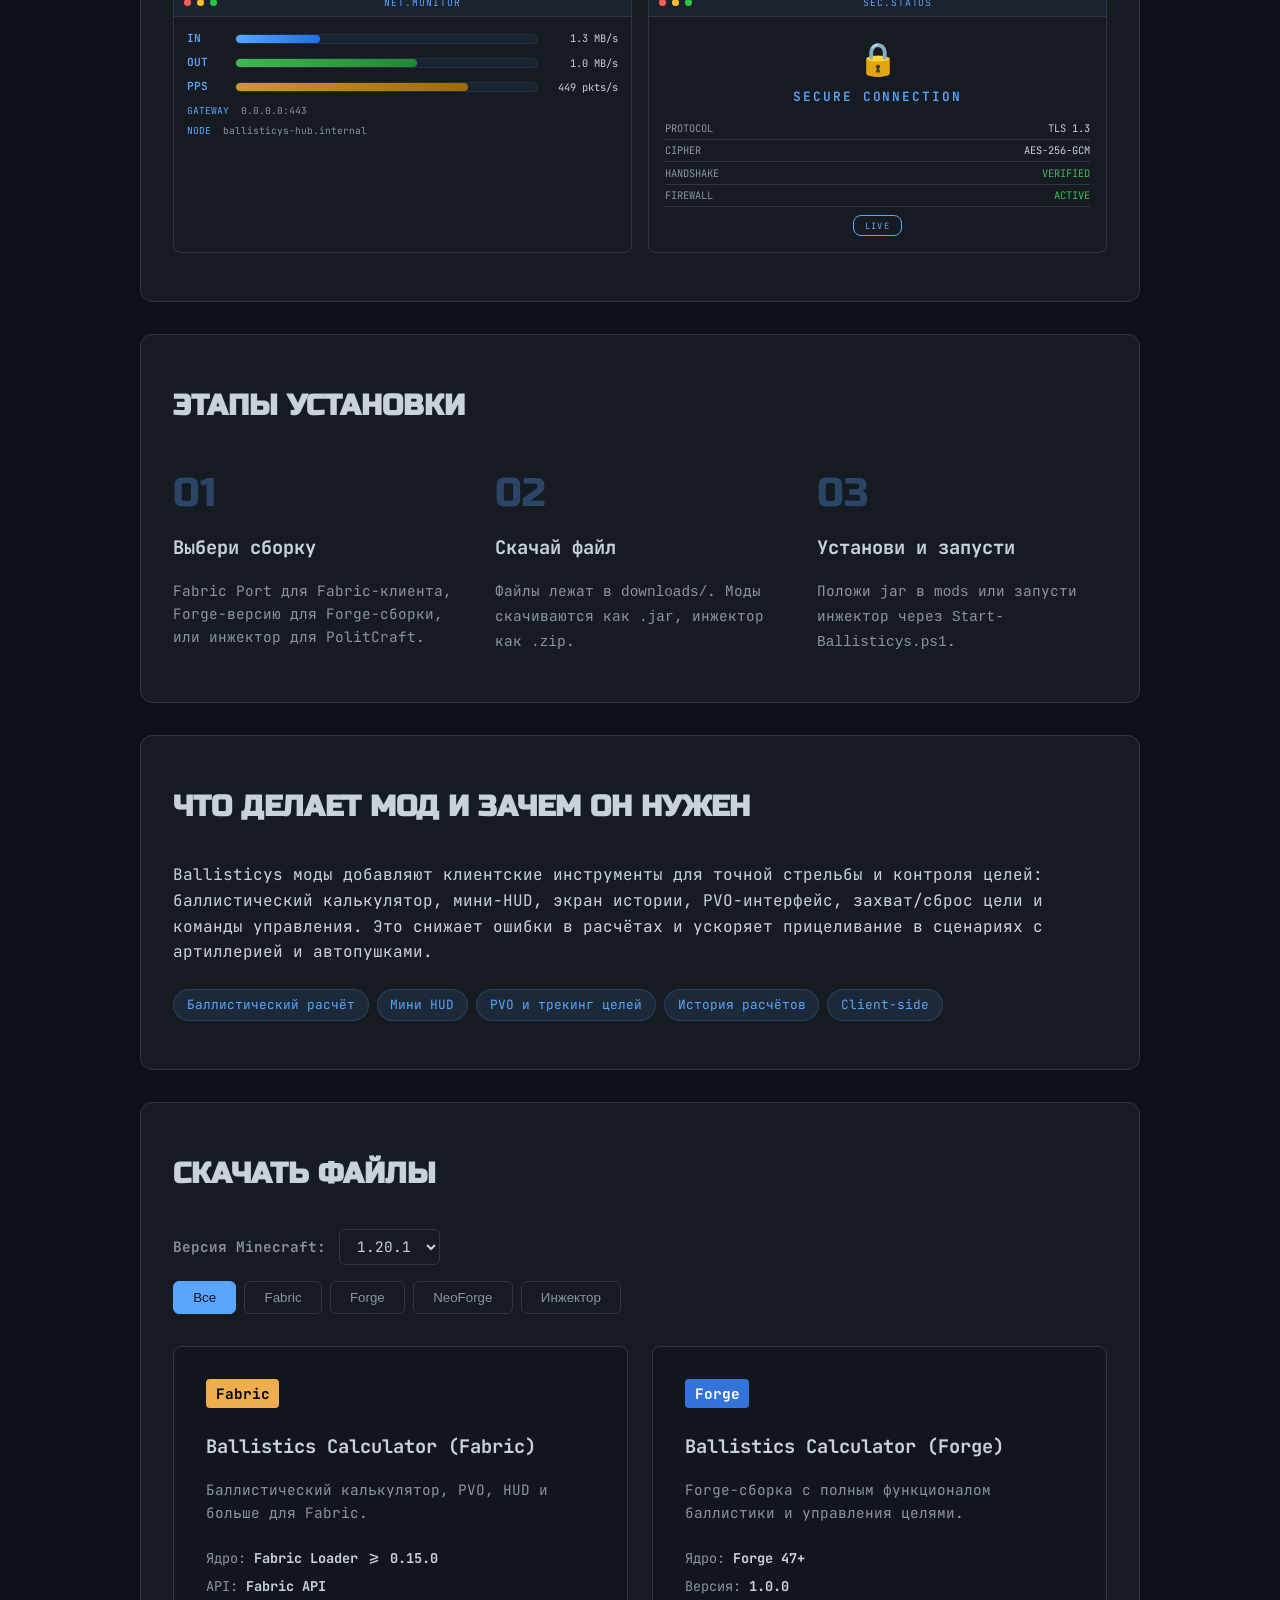
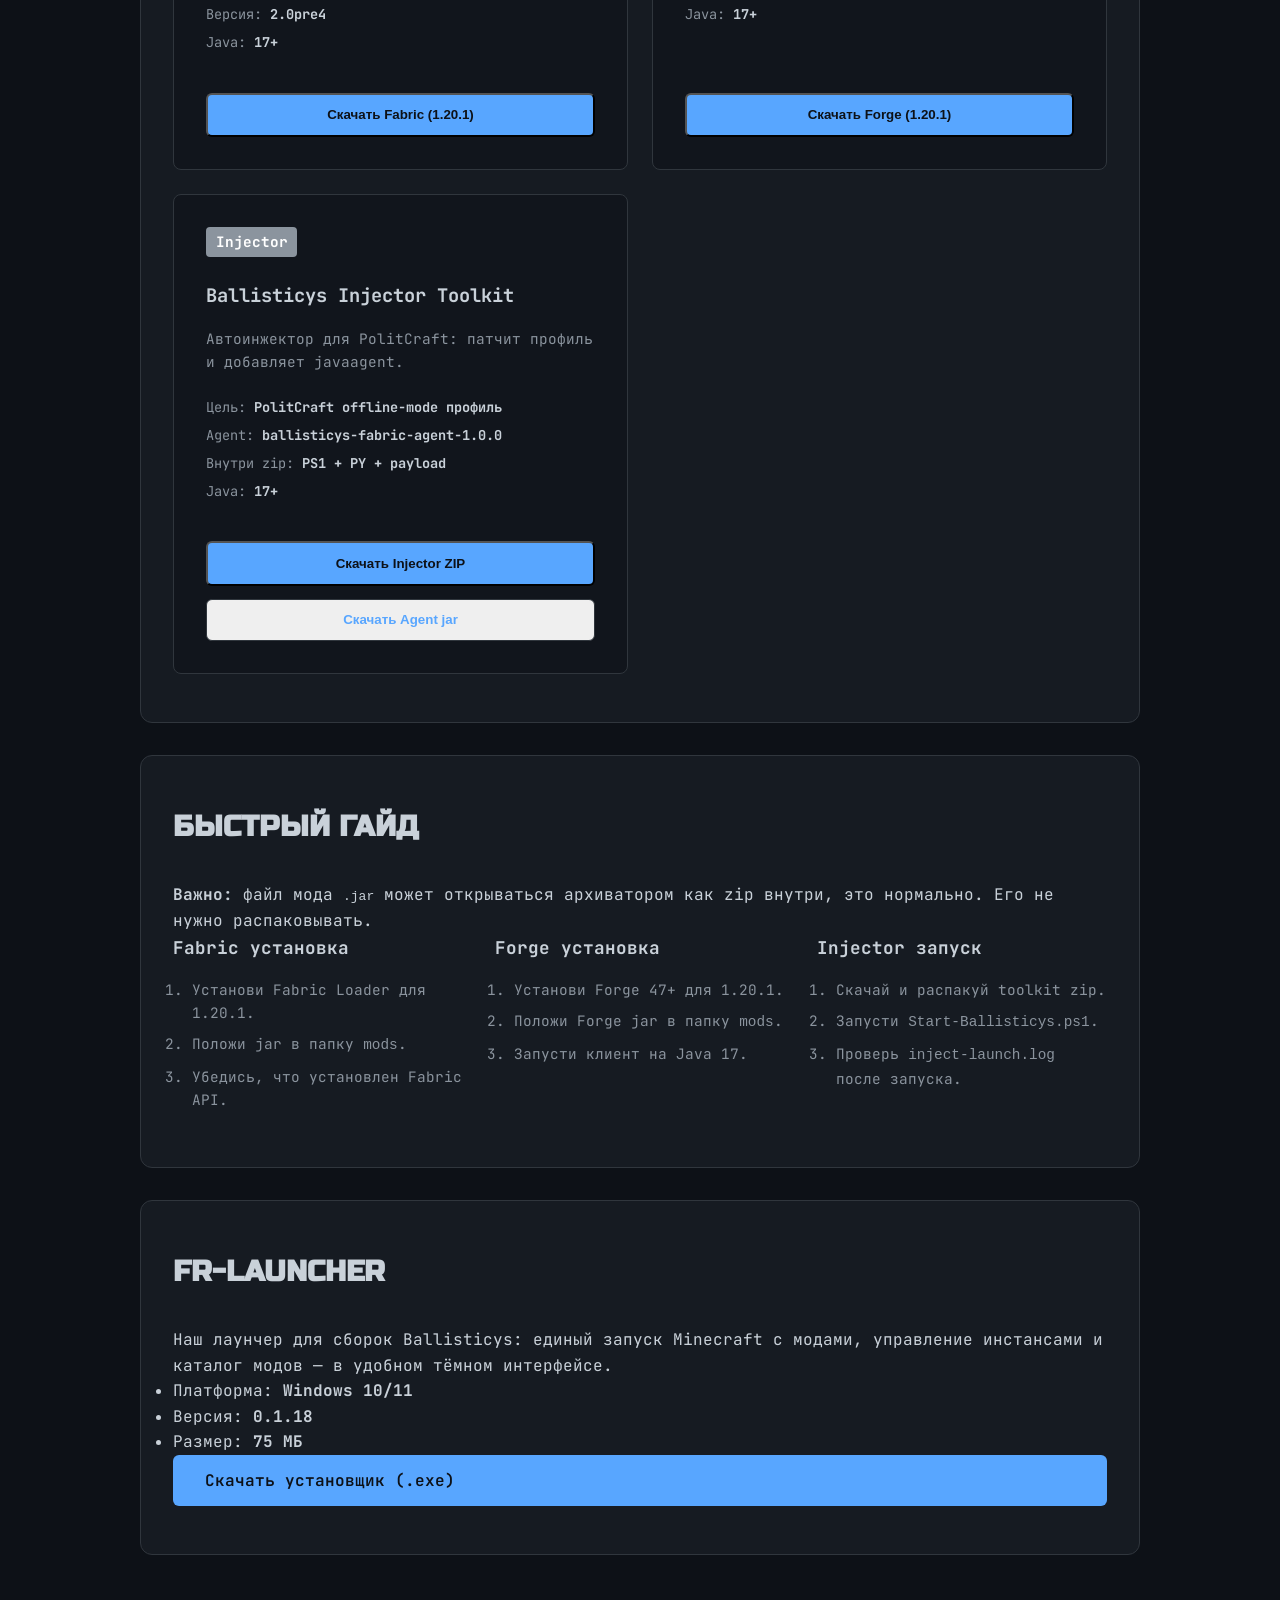
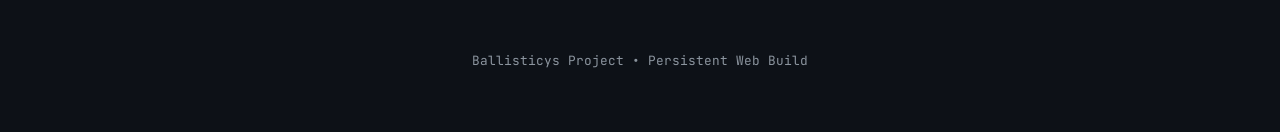
==== commit c6698d51: "site: version 0.1.18" ====
--- a/index.html
+++ b/index.html
@@ -308,7 +308,7 @@
       </p>
       <ul>
         <li>Платформа: <strong>Windows 10/11</strong></li>
-        <li>Версия: <strong>0.1.17</strong></li>
+        <li>Версия: <strong>0.1.18</strong></li>
         <li>Размер: <strong>75 МБ</strong></li>
       </ul>
       <div class="card-actions">
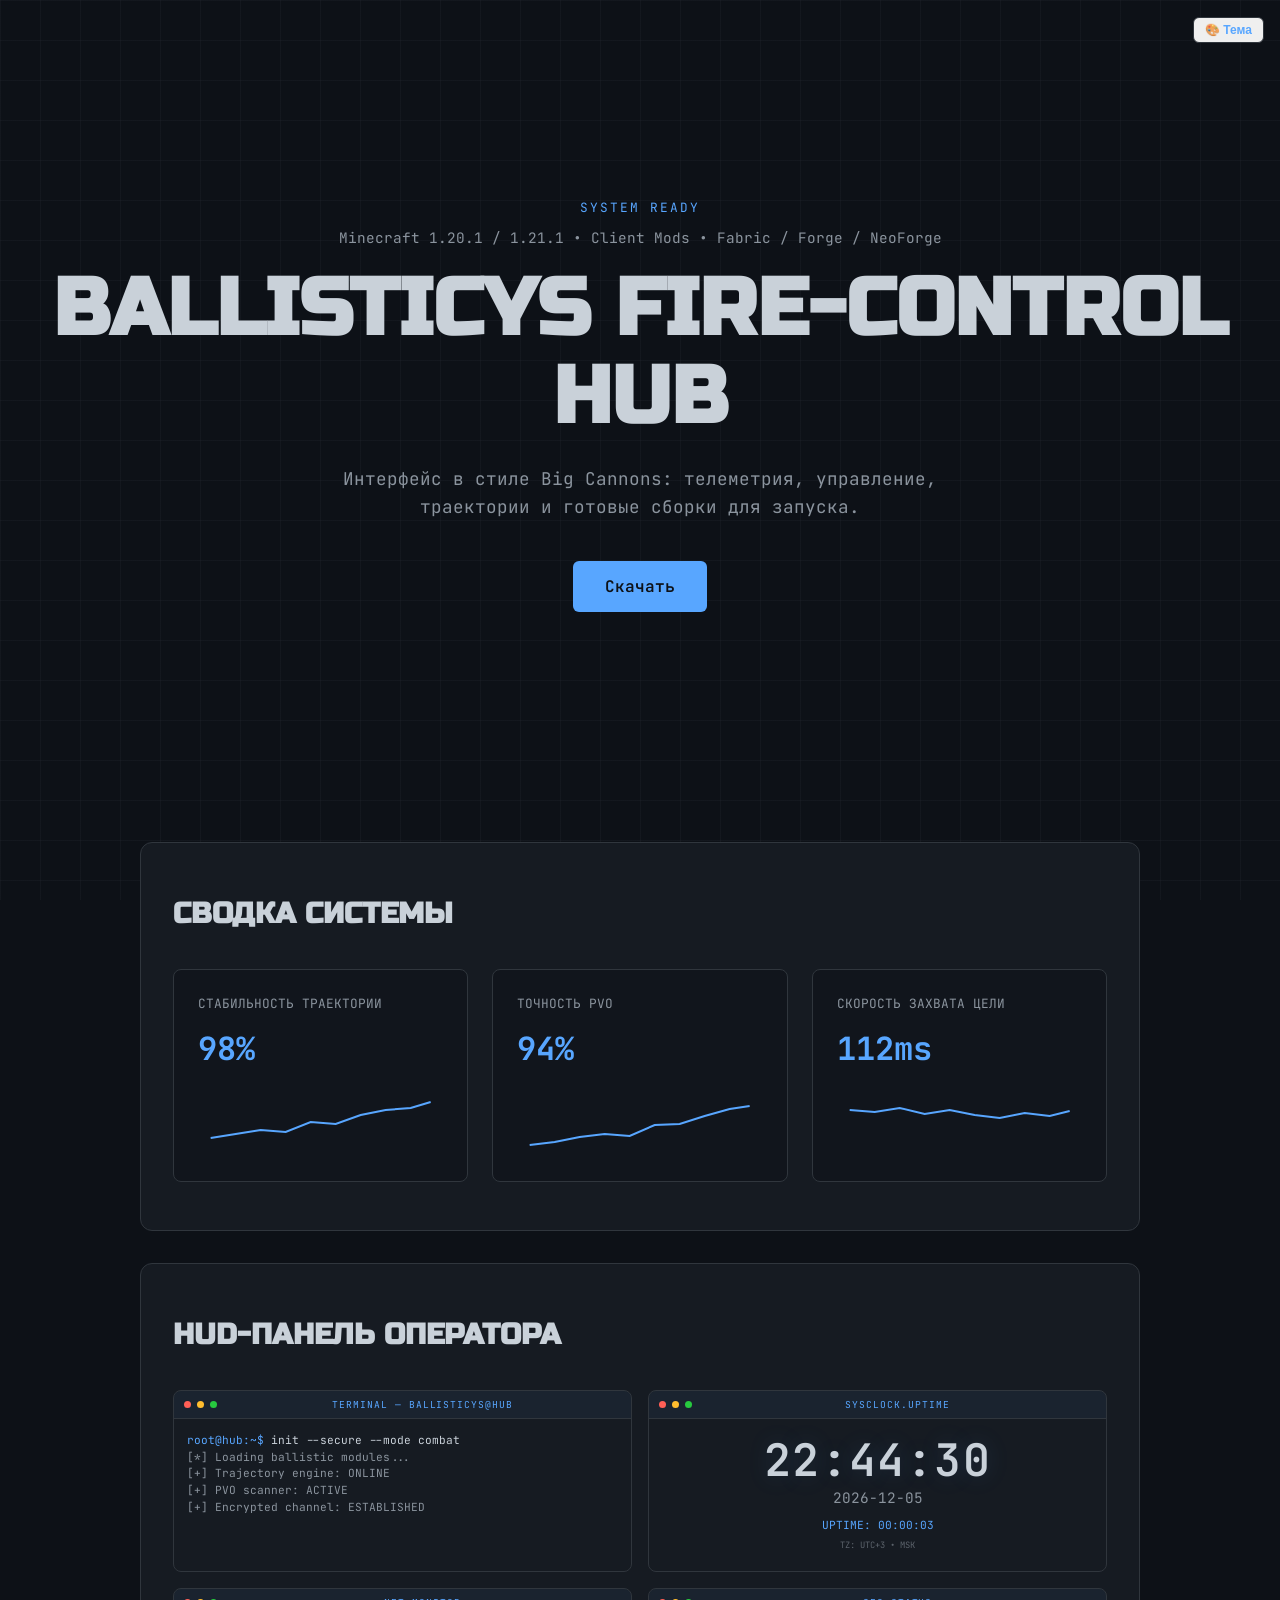
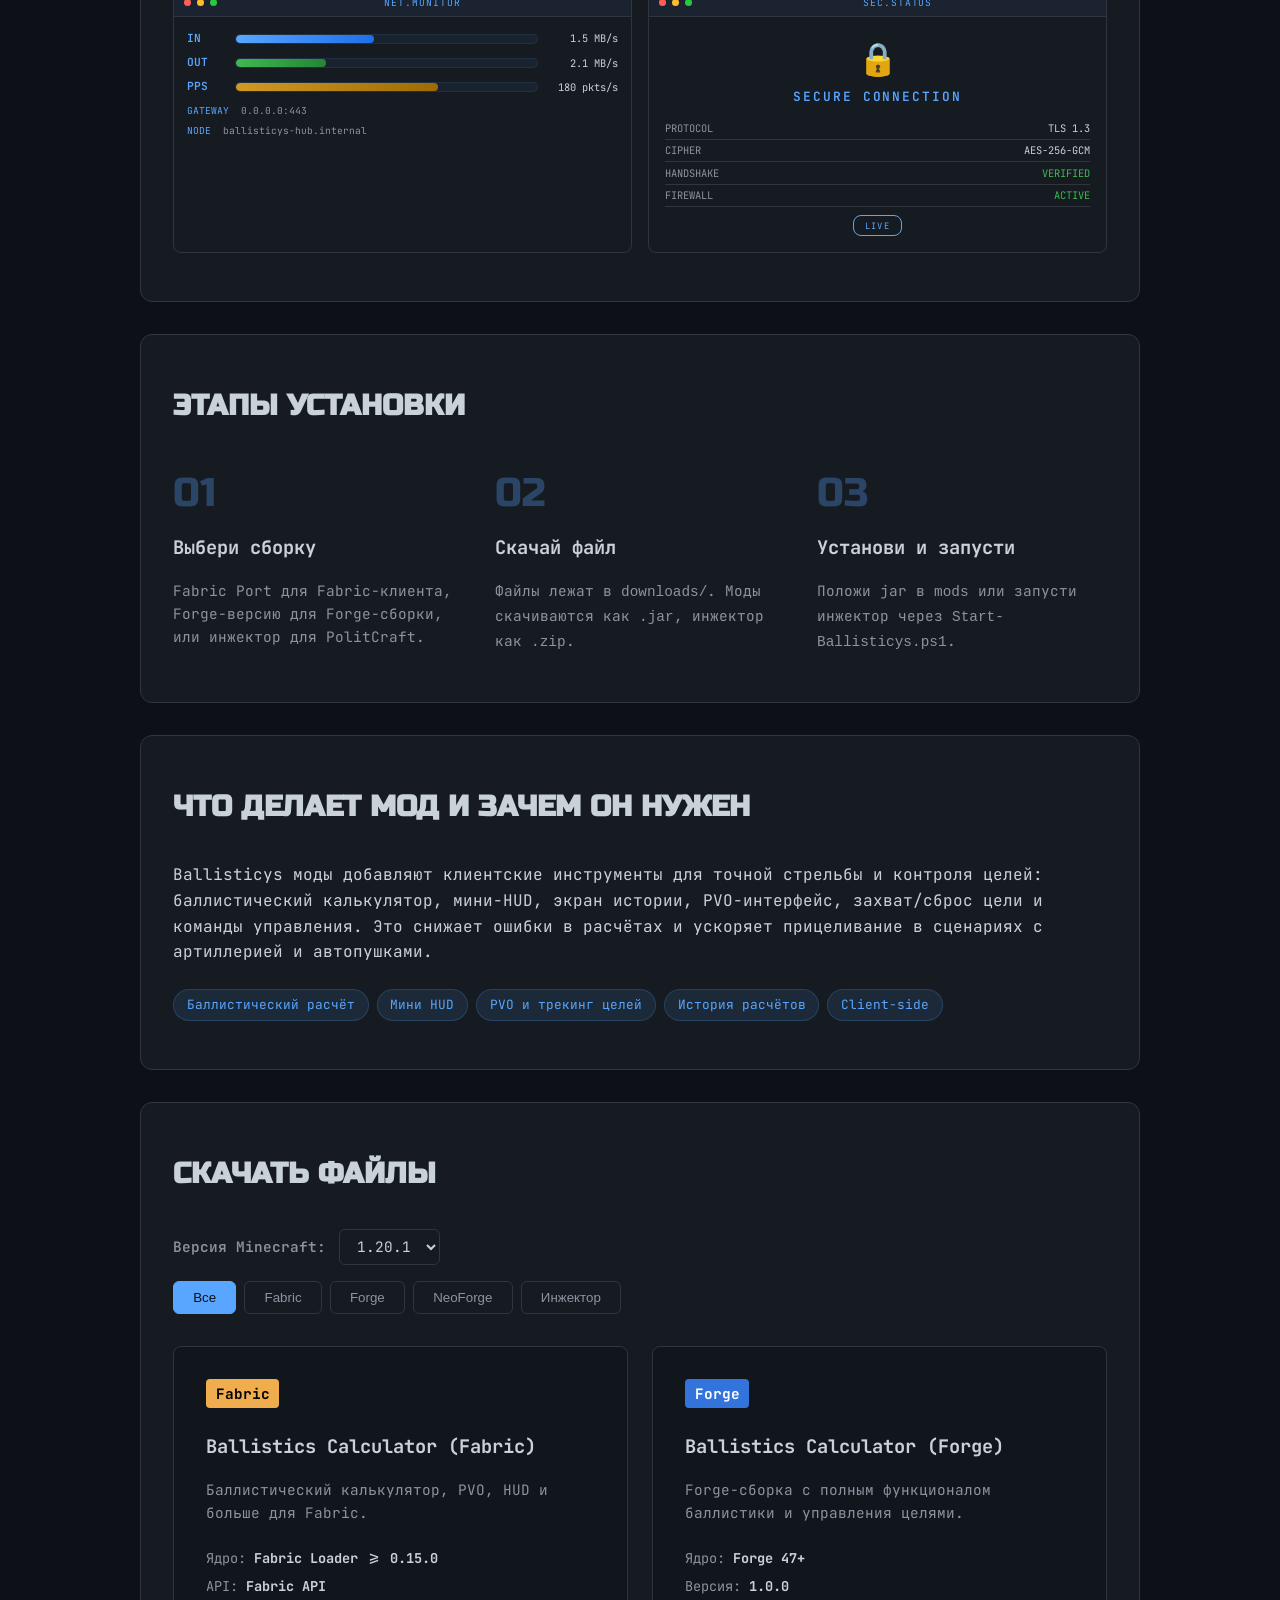
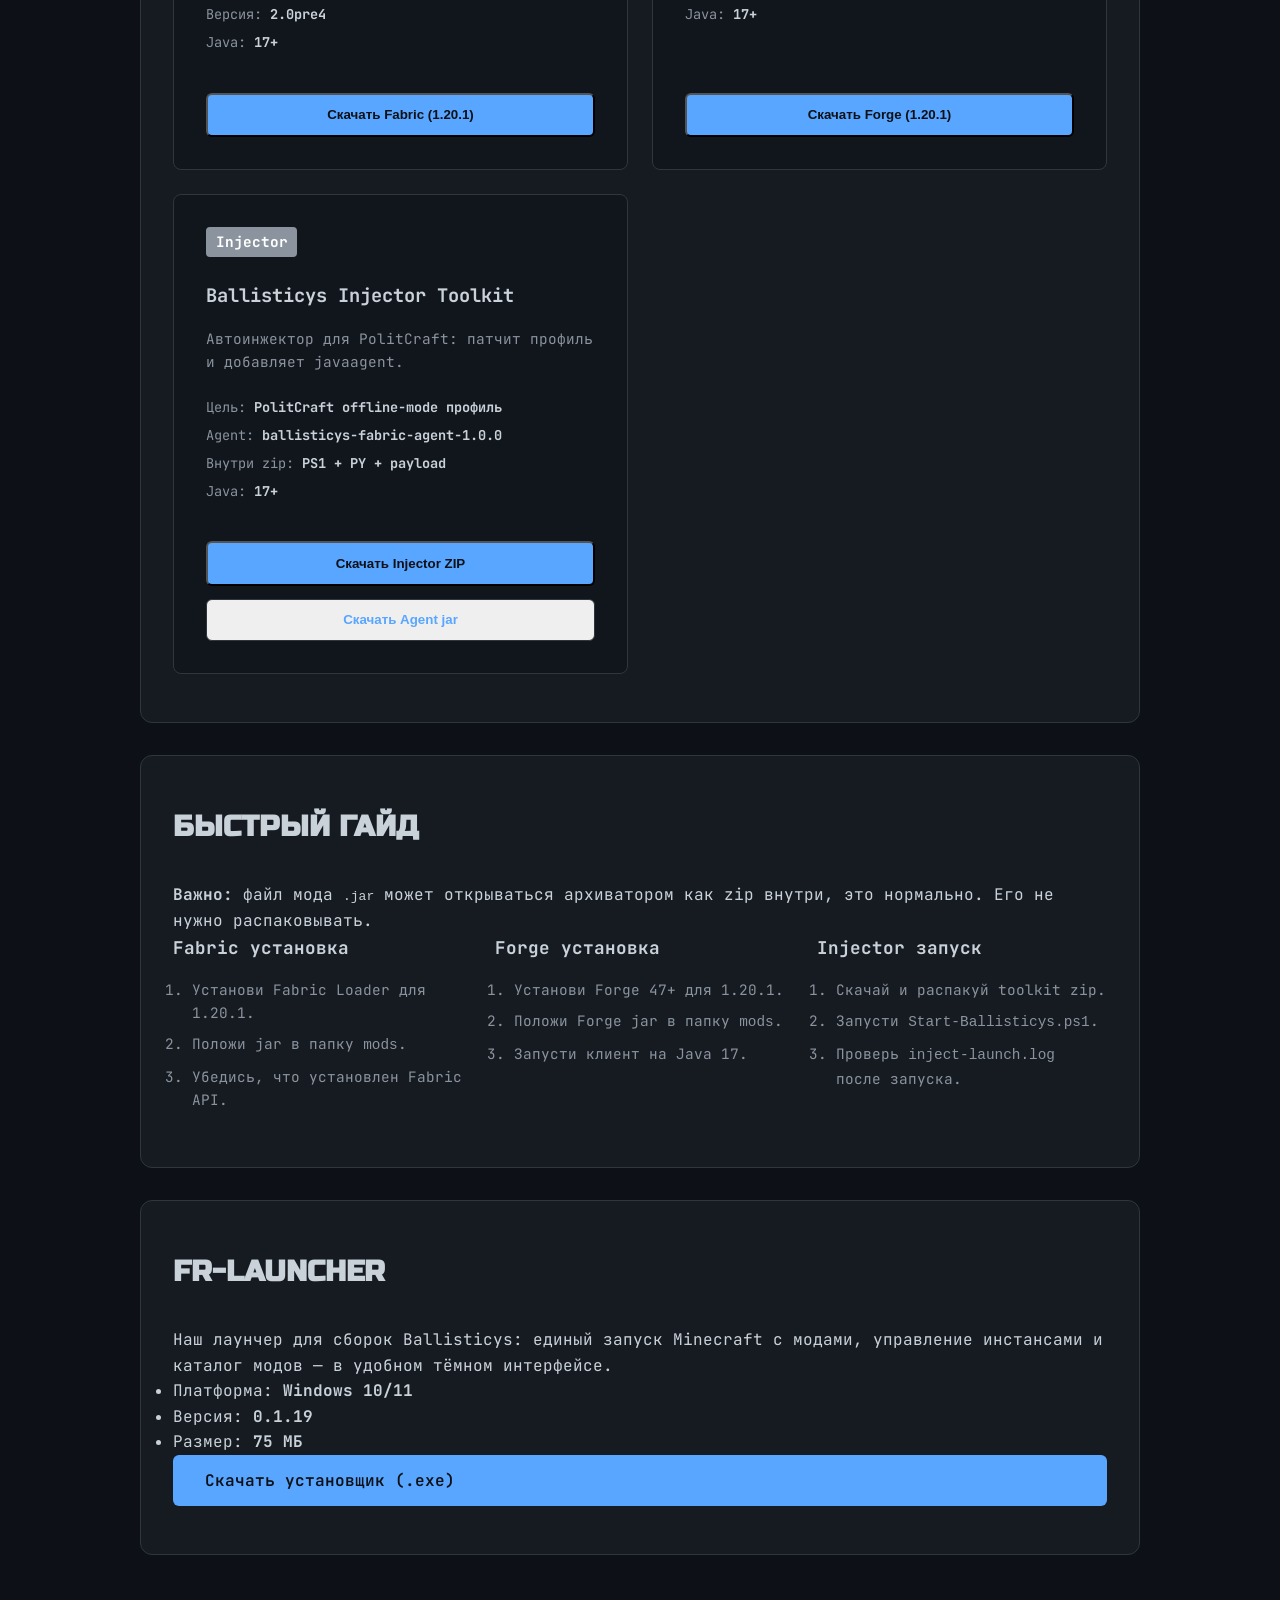
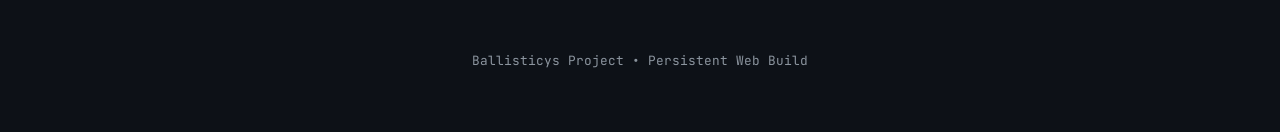
==== commit 8526f2f8: "Bump FR-Launcher to 0.1.19" ====
--- a/index.html
+++ b/index.html
@@ -308,7 +308,7 @@
       </p>
       <ul>
         <li>Платформа: <strong>Windows 10/11</strong></li>
-        <li>Версия: <strong>0.1.18</strong></li>
+        <li>Версия: <strong>0.1.19</strong></li>
         <li>Размер: <strong>75 МБ</strong></li>
       </ul>
       <div class="card-actions">
